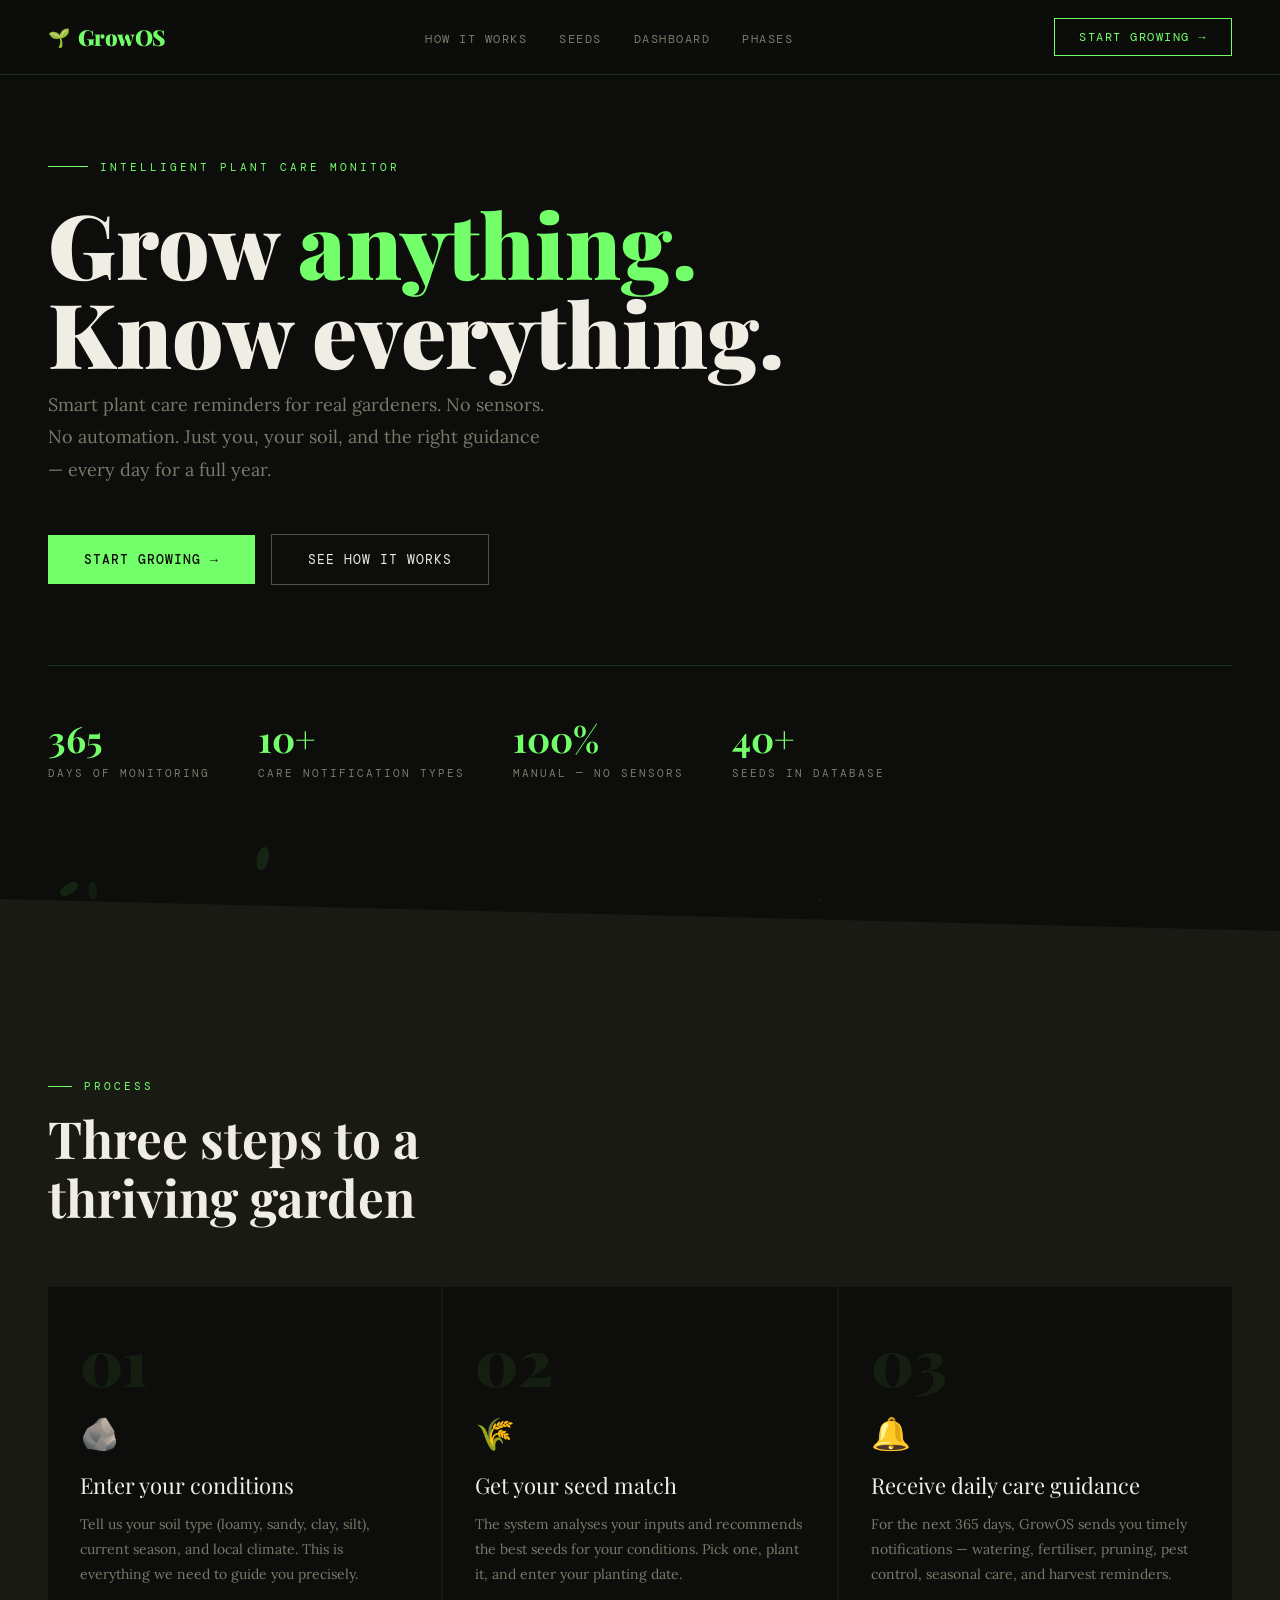
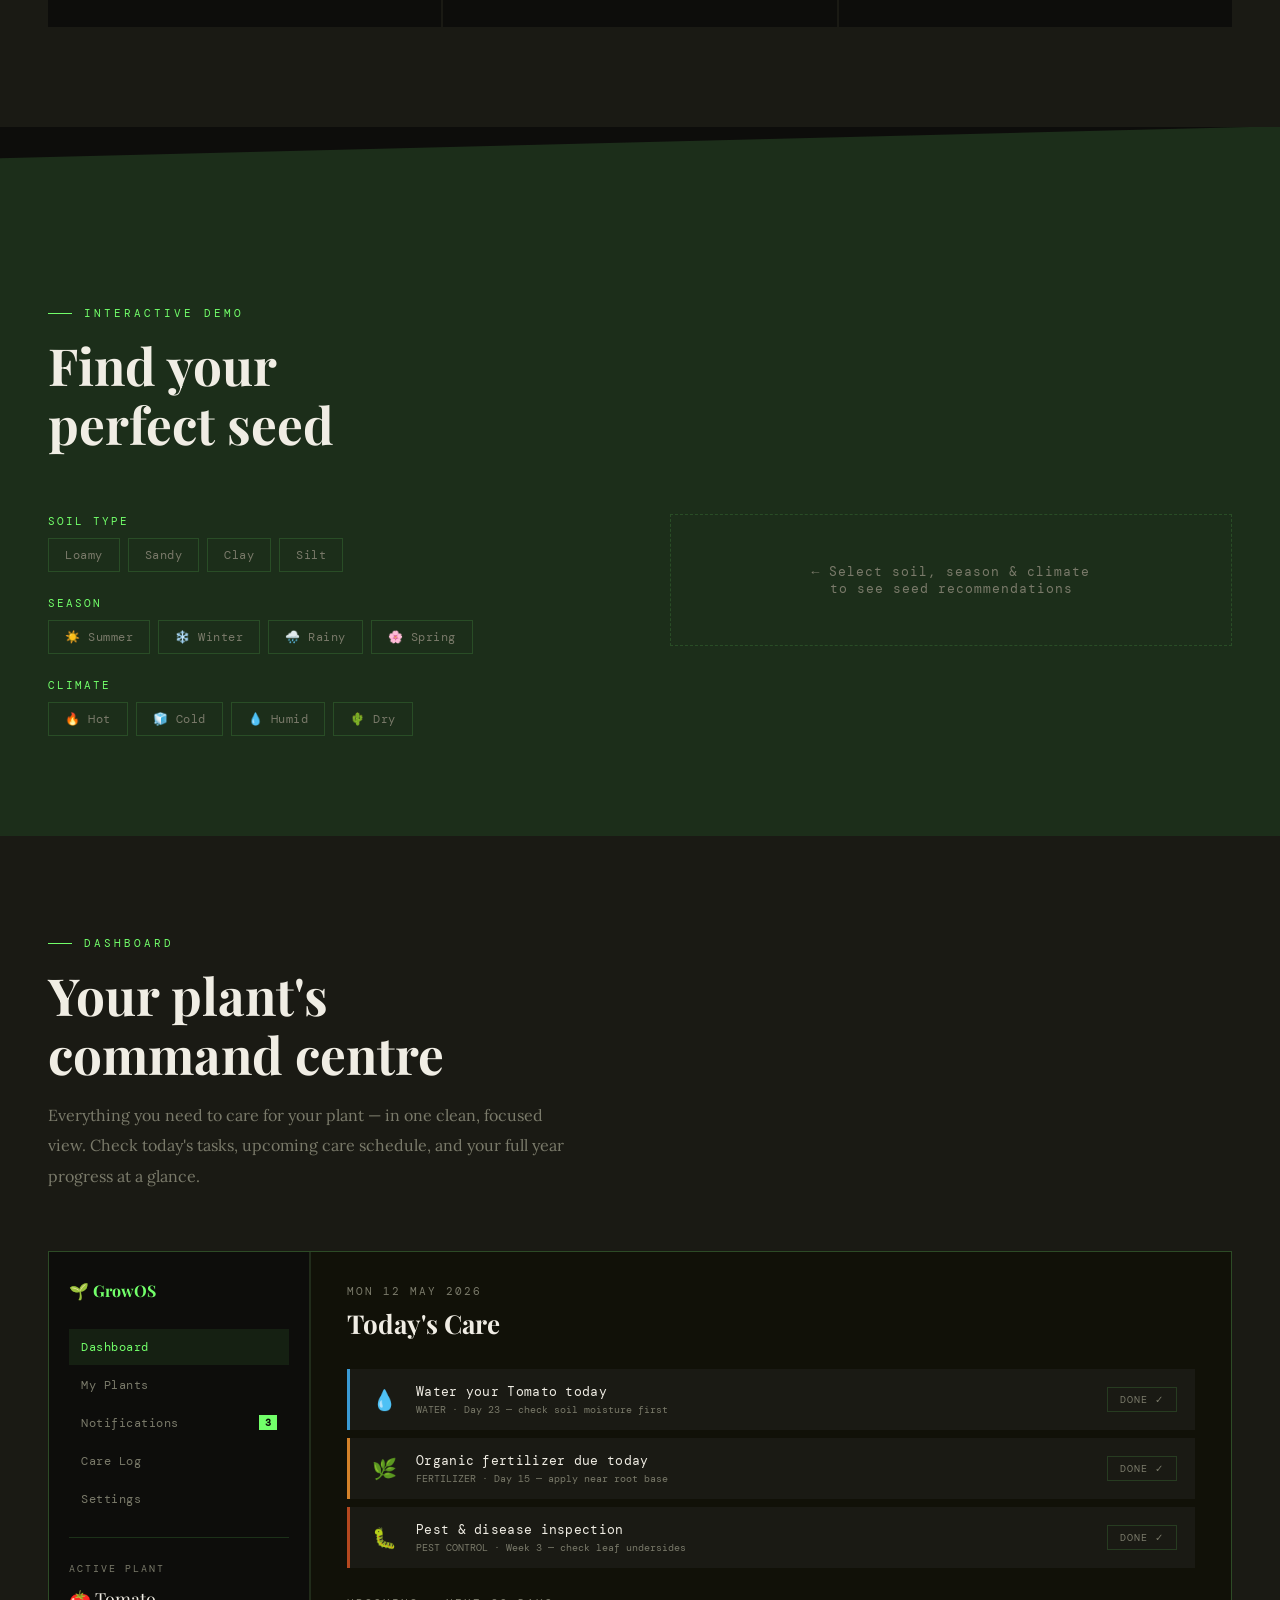
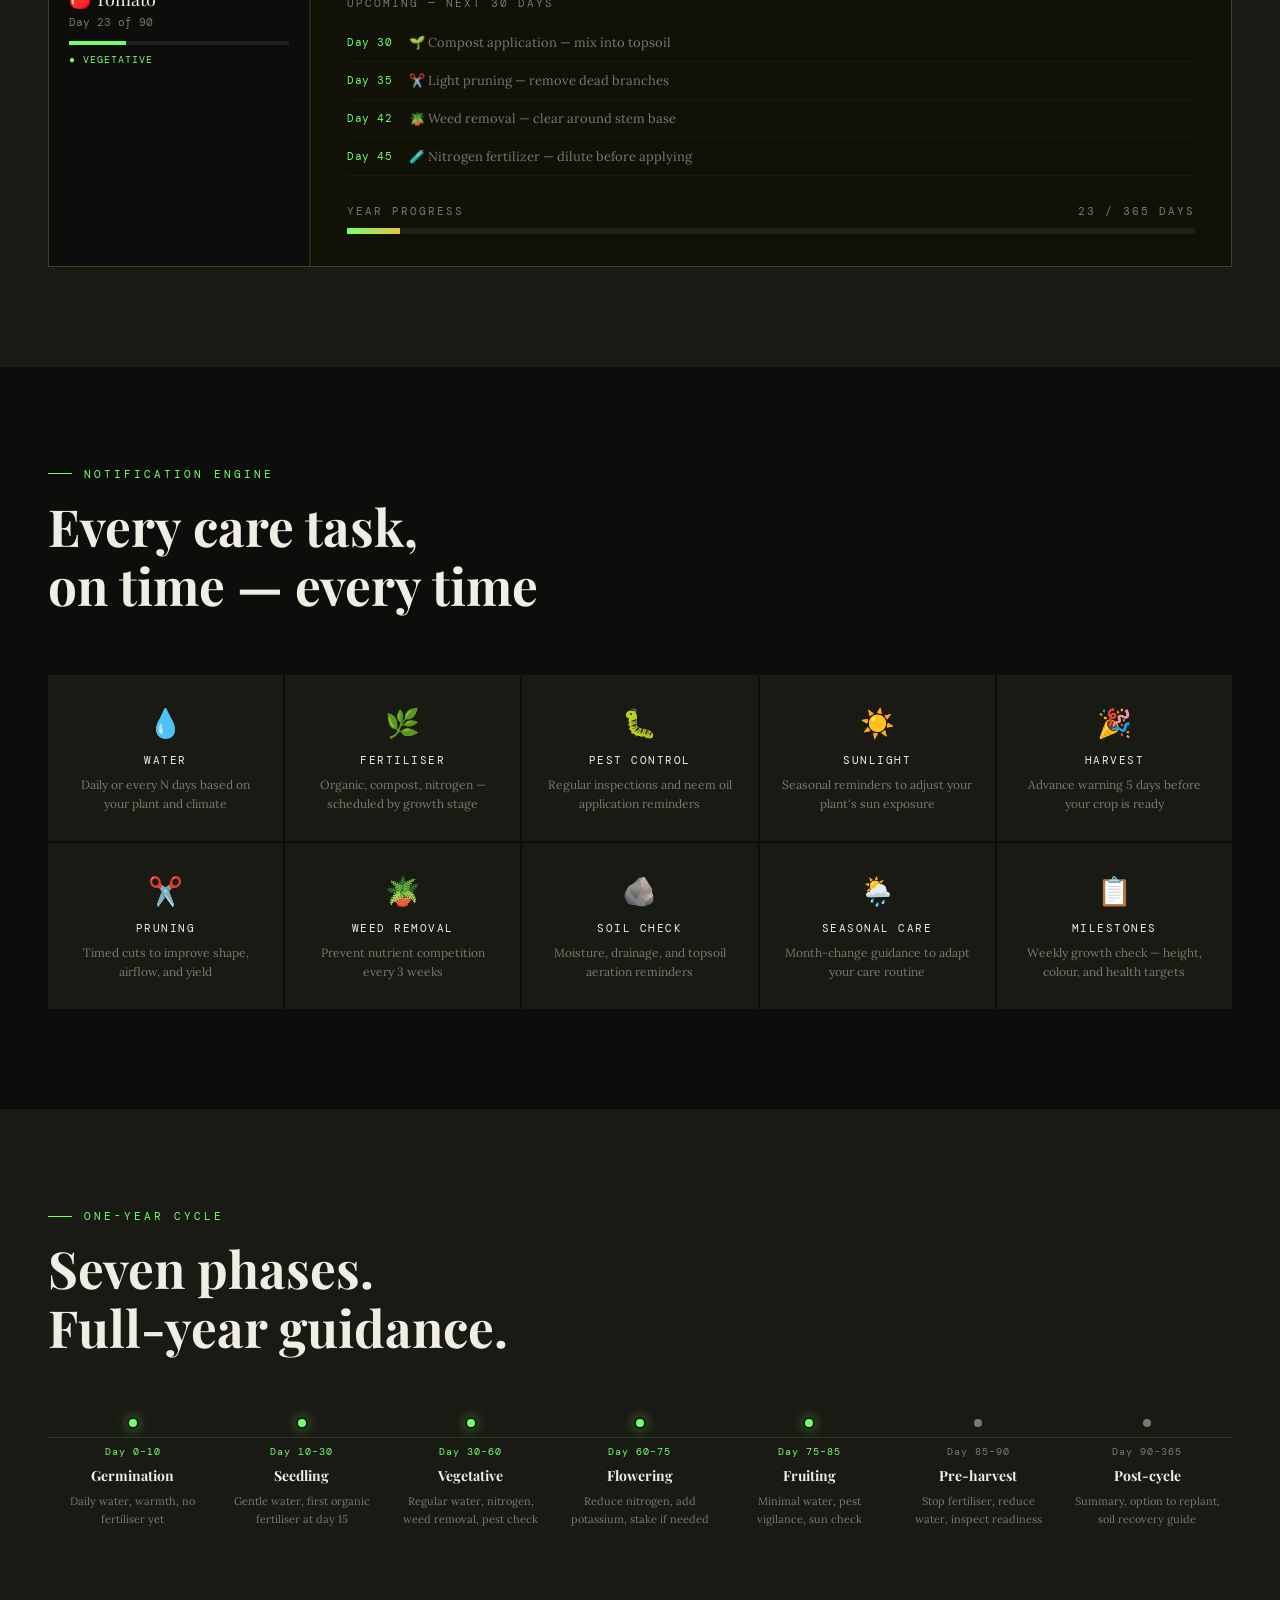
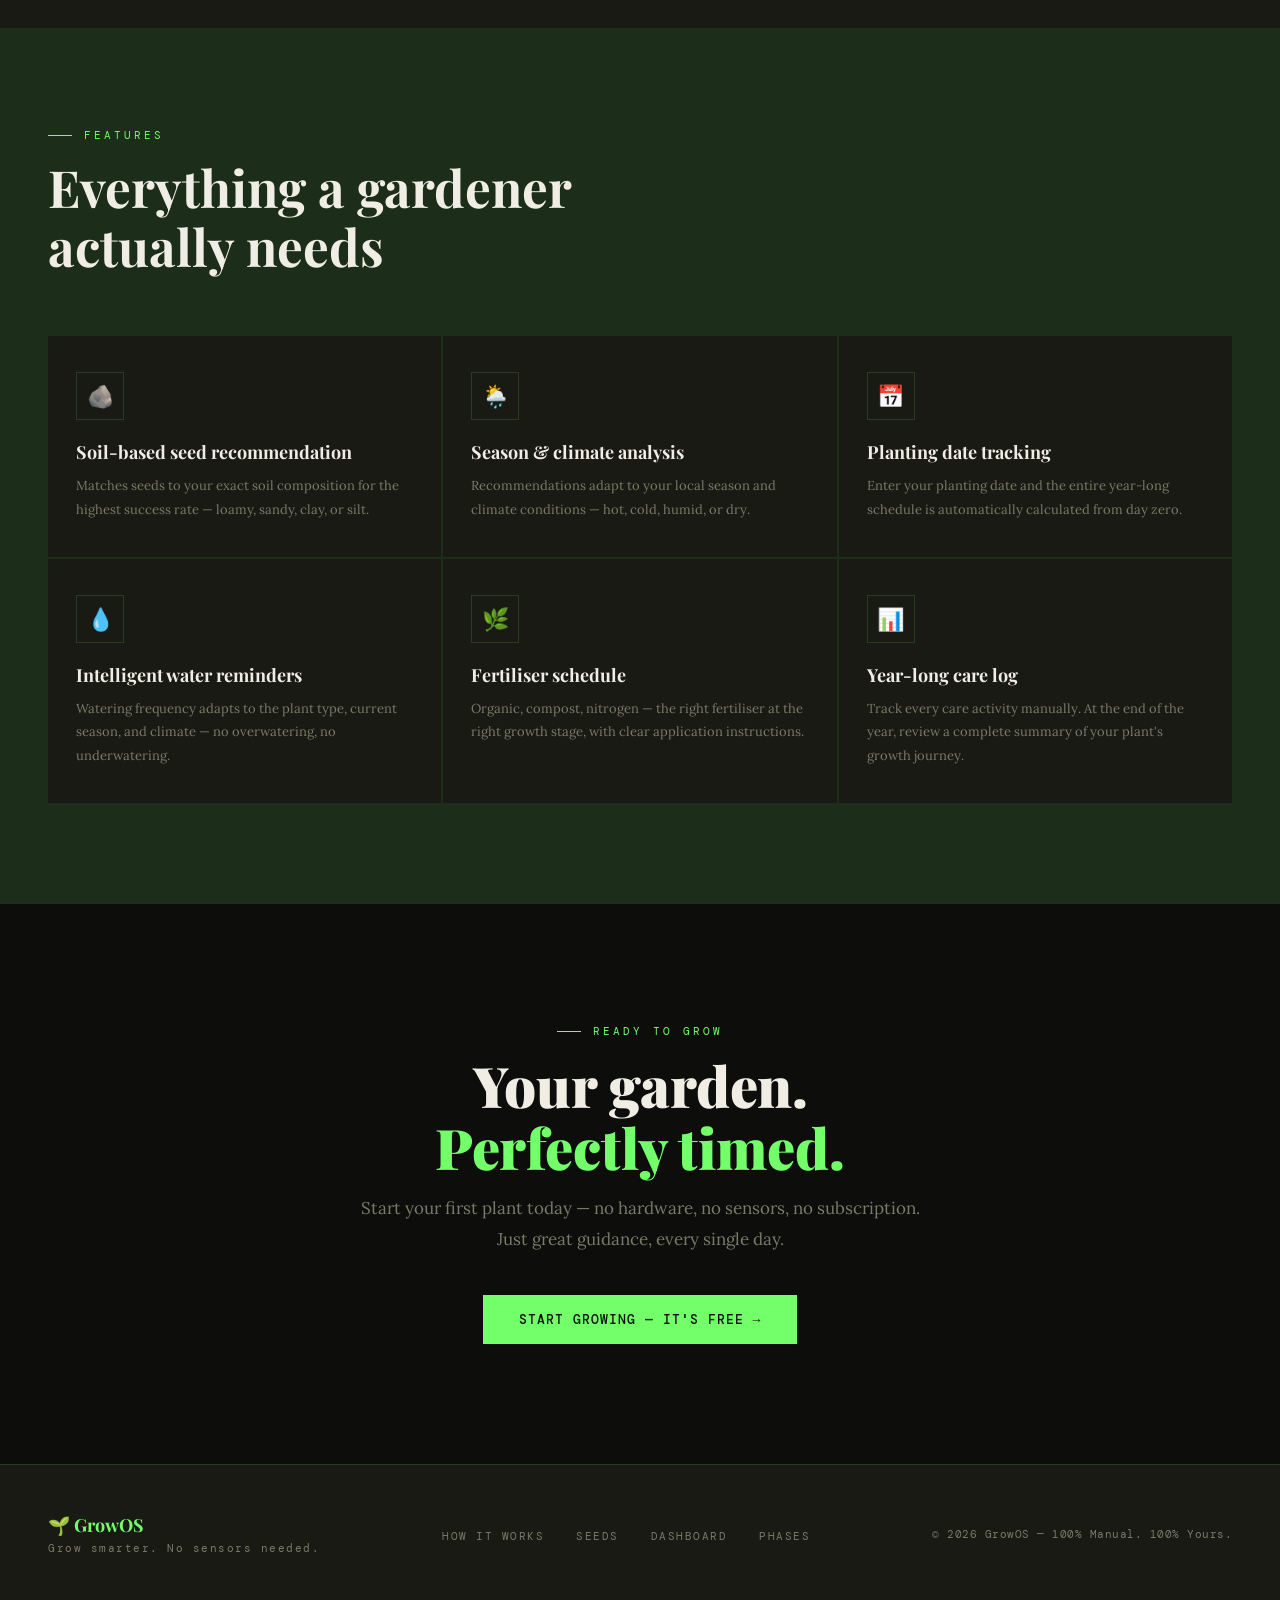
==== index.html @ 50818f93 "there are the html,js,css" ====
<!DOCTYPE html>
<html lang="en">
<head>
<meta charset="UTF-8">
<meta name="viewport" content="width=device-width, initial-scale=1.0">
<title>GrowOS — Intelligent Plant Care Monitor</title>
<link href="https://fonts.googleapis.com/css2?family=Playfair+Display:wght@400;700;900&family=DM+Mono:wght@300;400;500&family=Lora:wght@400;500&display=swap" rel="stylesheet">
<style>
:root {
  --soil-black: #0D0D0B;
  --bark-dark: #1A1A14;
  --moss-deep: #1C2E1A;
  --leaf-glow: #72FF6A;
  --pollen-gold: #E8C547;
  --clay-red: #B5481F;
  --mist-white: #F0EDE4;
  --root-brown: #5C3D1E;
  --water-blue: #3A9BD5;
  --fert-amber: #D4822A;
  --text-dim: #7A7A6A;
  --border-dim: rgba(114,255,106,0.15);
}

*{margin:0;padding:0;box-sizing:border-box;}
html{scroll-behavior:smooth;}

body{
  background:var(--soil-black);
  color:var(--mist-white);
  font-family:'Lora',serif;
  overflow-x:hidden;
  cursor:default;
}

/* ── CUSTOM SCROLLBAR ── */
::-webkit-scrollbar{width:4px;}
::-webkit-scrollbar-track{background:var(--bark-dark);}
::-webkit-scrollbar-thumb{background:var(--leaf-glow);border-radius:2px;}

/* ── PARTICLES CANVAS ── */
#particles{position:fixed;top:0;left:0;width:100%;height:100%;pointer-events:none;z-index:0;opacity:0.35;}

/* ── NAV ── */
nav{
  position:fixed;top:0;left:0;right:0;z-index:100;
  display:flex;align-items:center;justify-content:space-between;
  padding:18px 48px;
  border-bottom:1px solid var(--border-dim);
  backdrop-filter:blur(12px);
  background:rgba(13,13,11,0.85);
}
.nav-logo{
  font-family:'Playfair Display',serif;
  font-size:22px;font-weight:900;
  color:var(--leaf-glow);
  letter-spacing:-0.5px;
  display:flex;align-items:center;gap:8px;
}
.nav-logo span{font-size:18px;}
.nav-links{display:flex;gap:32px;list-style:none;}
.nav-links a{
  font-family:'DM Mono',monospace;font-size:12px;
  color:var(--text-dim);text-decoration:none;
  letter-spacing:1.5px;text-transform:uppercase;
  transition:color 0.3s;
}
.nav-links a:hover{color:var(--leaf-glow);}
.nav-cta{
  font-family:'DM Mono',monospace;font-size:12px;
  letter-spacing:1.5px;text-transform:uppercase;
  background:transparent;
  border:1px solid var(--leaf-glow);
  color:var(--leaf-glow);
  padding:10px 24px;cursor:pointer;
  transition:all 0.3s;
}
.nav-cta:hover{background:var(--leaf-glow);color:var(--soil-black);}

/* ── ANIMATIONS ── */
@keyframes growUp{from{opacity:0;transform:translateY(40px);}to{opacity:1;transform:translateY(0);}}
@keyframes fadeIn{from{opacity:0;}to{opacity:1;}}
@keyframes pulse{0%,100%{box-shadow:0 0 0 0 rgba(114,255,106,0.3);}50%{box-shadow:0 0 0 8px rgba(114,255,106,0);}}
@keyframes slideRight{from{opacity:0;transform:translateX(-20px);}to{opacity:1;transform:translateX(0);}}
@keyframes glow{0%,100%{text-shadow:0 0 20px rgba(114,255,106,0.4);}50%{text-shadow:0 0 40px rgba(114,255,106,0.8),0 0 80px rgba(114,255,106,0.2);}}
@keyframes barGrow{from{width:0;}to{width:var(--target-w);}}
@keyframes notifSlide{from{opacity:0;transform:translateX(30px);}to{opacity:1;transform:translateX(0);}}

.anim-1{animation:growUp 0.7s ease forwards;}
.anim-2{animation:growUp 0.7s 0.15s ease forwards;opacity:0;}
.anim-3{animation:growUp 0.7s 0.3s ease forwards;opacity:0;}
.anim-4{animation:growUp 0.7s 0.45s ease forwards;opacity:0;}
.anim-5{animation:growUp 0.7s 0.6s ease forwards;opacity:0;}

/* ── HERO ── */
.hero{
  min-height:100vh;
  display:flex;flex-direction:column;justify-content:center;
  padding:120px 48px 80px;
  position:relative;z-index:1;
}
.hero-eyebrow{
  font-family:'DM Mono',monospace;font-size:11px;
  letter-spacing:3px;text-transform:uppercase;
  color:var(--leaf-glow);margin-bottom:24px;
  display:flex;align-items:center;gap:12px;
}
.hero-eyebrow::before{content:'';width:40px;height:1px;background:var(--leaf-glow);}
.hero h1{
  font-family:'Playfair Display',serif;
  font-size:clamp(52px,7vw,96px);
  font-weight:900;line-height:1.0;
  color:var(--mist-white);
  animation:glow 4s ease-in-out infinite;
  max-width:900px;margin-bottom:12px;
}
.hero h1 em{color:var(--leaf-glow);font-style:normal;}
.hero-sub{
  font-family:'Lora',serif;font-size:18px;
  color:var(--text-dim);max-width:500px;
  line-height:1.8;margin-bottom:48px;
}
.hero-actions{display:flex;gap:16px;align-items:center;flex-wrap:wrap;}
.btn-primary{
  font-family:'DM Mono',monospace;font-size:13px;
  letter-spacing:1px;text-transform:uppercase;
  background:var(--leaf-glow);color:var(--soil-black);
  border:none;padding:16px 36px;cursor:pointer;
  font-weight:500;transition:all 0.3s;
  animation:pulse 3s ease-in-out infinite;
}
.btn-primary:hover{background:var(--mist-white);transform:translateY(-2px);}
.btn-ghost{
  font-family:'DM Mono',monospace;font-size:13px;
  letter-spacing:1px;text-transform:uppercase;
  background:transparent;color:var(--mist-white);
  border:1px solid rgba(240,237,228,0.3);
  padding:16px 36px;cursor:pointer;transition:all 0.3s;
}
.btn-ghost:hover{border-color:var(--mist-white);}

.hero-stats{
  display:flex;gap:48px;margin-top:80px;
  padding-top:48px;border-top:1px solid var(--border-dim);
}
.hero-stat-num{
  font-family:'Playfair Display',serif;font-size:36px;font-weight:700;
  color:var(--leaf-glow);
}
.hero-stat-label{
  font-family:'DM Mono',monospace;font-size:11px;
  letter-spacing:2px;text-transform:uppercase;color:var(--text-dim);
  margin-top:4px;
}

/* ── SECTION COMMON ── */
section{position:relative;z-index:1;}
.section-label{
  font-family:'DM Mono',monospace;font-size:11px;
  letter-spacing:3px;text-transform:uppercase;
  color:var(--leaf-glow);margin-bottom:16px;
  display:flex;align-items:center;gap:12px;
}
.section-label::before{content:'';width:24px;height:1px;background:var(--leaf-glow);}
.section-title{
  font-family:'Playfair Display',serif;
  font-size:clamp(32px,4vw,52px);font-weight:700;
  color:var(--mist-white);line-height:1.15;margin-bottom:16px;
}
.section-desc{
  font-family:'Lora',serif;font-size:16px;
  color:var(--text-dim);line-height:1.9;max-width:520px;
}

/* ── DIAGONAL DIVIDER ── */
.diag{
  width:100%;height:80px;
  background:var(--bark-dark);
  clip-path:polygon(0 0,100% 40%,100% 100%,0 100%);
  margin-top:-1px;
}
.diag-rev{
  width:100%;height:80px;
  background:var(--moss-deep);
  clip-path:polygon(0 40%,100% 0,100% 100%,0 100%);
  margin-top:-1px;
}

/* ── HOW IT WORKS ── */
.how-section{background:var(--bark-dark);padding:100px 48px;}
.steps-grid{
  display:grid;grid-template-columns:repeat(3,1fr);
  gap:2px;margin-top:60px;
}
.step-card{
  background:var(--soil-black);
  padding:40px 32px;border-top:2px solid transparent;
  transition:all 0.4s;position:relative;overflow:hidden;
}
.step-card::after{
  content:'';position:absolute;top:0;left:0;right:0;height:2px;
  background:var(--leaf-glow);transform:scaleX(0);transform-origin:left;
  transition:transform 0.4s ease;
}
.step-card:hover::after{transform:scaleX(1);}
.step-card:hover{background:#141410;}
.step-num{
  font-family:'Playfair Display',serif;font-size:64px;
  font-weight:900;color:rgba(114,255,106,0.08);
  line-height:1;margin-bottom:20px;
}
.step-icon{font-size:32px;margin-bottom:16px;}
.step-title{
  font-family:'Playfair Display',serif;font-size:22px;
  color:var(--mist-white);margin-bottom:12px;
}
.step-desc{
  font-family:'Lora',serif;font-size:14px;
  color:var(--text-dim);line-height:1.8;
}

/* ── SEED RECOMMENDER ── */
.recommend-section{background:var(--moss-deep);padding:100px 48px;}
.recommend-grid{display:grid;grid-template-columns:1fr 1fr;gap:60px;align-items:start;margin-top:60px;}
.filter-panel{display:flex;flex-direction:column;gap:24px;}
.filter-group label{
  font-family:'DM Mono',monospace;font-size:11px;
  letter-spacing:2px;text-transform:uppercase;color:var(--leaf-glow);
  display:block;margin-bottom:10px;
}
.filter-chips{display:flex;flex-wrap:wrap;gap:8px;}
.chip{
  font-family:'DM Mono',monospace;font-size:12px;
  padding:8px 16px;border:1px solid var(--border-dim);
  background:transparent;color:var(--text-dim);
  cursor:pointer;transition:all 0.25s;letter-spacing:0.5px;
}
.chip:hover,.chip.active{
  background:rgba(114,255,106,0.1);
  border-color:var(--leaf-glow);color:var(--leaf-glow);
}
.seed-results{display:flex;flex-direction:column;gap:12px;}
.seed-result-card{
  background:var(--bark-dark);
  border:1px solid var(--border-dim);
  padding:20px 24px;
  display:flex;align-items:center;gap:20px;
  transition:all 0.3s;cursor:pointer;
  animation:notifSlide 0.4s ease forwards;opacity:0;
}
.seed-result-card:nth-child(1){animation-delay:0s;}
.seed-result-card:nth-child(2){animation-delay:0.1s;}
.seed-result-card:nth-child(3){animation-delay:0.2s;}
.seed-result-card:nth-child(4){animation-delay:0.3s;}
.seed-result-card:hover{
  background:rgba(114,255,106,0.05);
  border-color:rgba(114,255,106,0.4);
  transform:translateX(6px);
}
.seed-emoji{font-size:36px;}
.seed-info{flex:1;}
.seed-name{
  font-family:'Playfair Display',serif;font-size:18px;
  color:var(--mist-white);margin-bottom:4px;
}
.seed-meta{
  font-family:'DM Mono',monospace;font-size:11px;
  color:var(--text-dim);letter-spacing:0.5px;
}
.seed-badge{
  font-family:'DM Mono',monospace;font-size:10px;
  letter-spacing:1px;text-transform:uppercase;
  padding:4px 10px;border:1px solid;
}
.badge-easy{color:#72FF6A;border-color:rgba(114,255,106,0.4);}
.badge-med{color:var(--pollen-gold);border-color:rgba(232,197,71,0.4);}
.badge-hard{color:var(--clay-red);border-color:rgba(181,72,31,0.4);}
.empty-state{
  font-family:'DM Mono',monospace;font-size:13px;
  color:var(--text-dim);text-align:center;
  padding:48px;border:1px dashed var(--border-dim);
  letter-spacing:1px;
}

/* ── DASHBOARD PREVIEW ── */
.dashboard-section{background:var(--bark-dark);padding:100px 48px;}
.dashboard-preview{
  display:grid;grid-template-columns:260px 1fr;
  gap:2px;background:rgba(114,255,106,0.08);
  border:1px solid var(--border-dim);
  margin-top:60px;overflow:hidden;
}
.sidebar-preview{
  background:var(--soil-black);padding:28px 20px;
}
.sidebar-logo{
  font-family:'Playfair Display',serif;font-size:16px;
  color:var(--leaf-glow);font-weight:700;
  display:flex;align-items:center;gap:8px;margin-bottom:28px;
}
.nav-item{
  font-family:'DM Mono',monospace;font-size:12px;
  color:var(--text-dim);padding:10px 12px;
  letter-spacing:0.5px;cursor:pointer;
  transition:all 0.2s;display:flex;
  justify-content:space-between;align-items:center;
  margin-bottom:2px;
}
.nav-item:hover,.nav-item.active{
  background:rgba(114,255,106,0.08);color:var(--leaf-glow);
}
.nav-badge{
  background:var(--leaf-glow);color:var(--soil-black);
  font-size:10px;padding:1px 6px;font-weight:600;
}
.sidebar-divider{height:1px;background:var(--border-dim);margin:20px 0;}
.sidebar-plant{padding:4px 0;}
.sidebar-plant-label{
  font-family:'DM Mono',monospace;font-size:10px;
  letter-spacing:2px;color:var(--text-dim);text-transform:uppercase;margin-bottom:12px;
}
.sidebar-plant-name{
  font-family:'Playfair Display',serif;font-size:18px;
  color:var(--mist-white);display:flex;align-items:center;gap:8px;margin-bottom:4px;
}
.sidebar-plant-days{
  font-family:'DM Mono',monospace;font-size:11px;color:var(--text-dim);margin-bottom:12px;
}
.progress-bar-wrap{background:rgba(255,255,255,0.08);height:4px;margin-bottom:8px;overflow:hidden;}
.progress-bar-fill{
  height:100%;background:var(--leaf-glow);
  width:26%;transition:width 1.5s cubic-bezier(0.23,1,0.32,1);
}
.phase-tag{
  font-family:'DM Mono',monospace;font-size:10px;
  letter-spacing:1px;color:var(--leaf-glow);text-transform:uppercase;
}

.main-preview{background:#111108;padding:32px 36px;}
.main-date{
  font-family:'DM Mono',monospace;font-size:11px;
  letter-spacing:2px;text-transform:uppercase;color:var(--text-dim);
  margin-bottom:8px;
}
.main-heading{
  font-family:'Playfair Display',serif;font-size:26px;
  color:var(--mist-white);margin-bottom:28px;font-weight:700;
}
.notif-card{
  background:var(--bark-dark);
  border-left:3px solid transparent;
  padding:14px 18px;margin-bottom:8px;
  display:flex;align-items:center;gap:16px;
  transition:all 0.3s;
}
.notif-card.water{border-color:var(--water-blue);}
.notif-card.fert{border-color:var(--fert-amber);}
.notif-card.pest{border-color:var(--clay-red);}
.notif-icon-wrap{font-size:20px;width:32px;text-align:center;}
.notif-body-text{flex:1;}
.notif-title-text{
  font-family:'DM Mono',monospace;font-size:13px;
  color:var(--mist-white);letter-spacing:0.3px;
}
.notif-day-tag{
  font-family:'DM Mono',monospace;font-size:10px;
  color:var(--text-dim);margin-top:3px;
}
.notif-done-btn{
  font-family:'DM Mono',monospace;font-size:10px;
  letter-spacing:1px;text-transform:uppercase;
  border:1px solid var(--border-dim);color:var(--text-dim);
  background:transparent;padding:5px 12px;cursor:pointer;
  transition:all 0.2s;white-space:nowrap;
}
.notif-done-btn:hover{border-color:var(--leaf-glow);color:var(--leaf-glow);}
.notif-done-btn.done{border-color:var(--leaf-glow);color:var(--leaf-glow);background:rgba(114,255,106,0.08);}

.upcoming-title{
  font-family:'DM Mono',monospace;font-size:11px;
  letter-spacing:2px;text-transform:uppercase;
  color:var(--text-dim);margin:28px 0 14px;
}
.upcoming-item{
  display:flex;align-items:center;gap:12px;
  padding:10px 0;border-bottom:1px solid rgba(255,255,255,0.04);
}
.upcoming-day{
  font-family:'DM Mono',monospace;font-size:11px;
  color:var(--leaf-glow);min-width:50px;letter-spacing:0.5px;
}
.upcoming-text{
  font-family:'Lora',serif;font-size:13px;color:var(--text-dim);
}

.year-section-inner{margin-top:28px;}
.year-label{
  font-family:'DM Mono',monospace;font-size:11px;
  letter-spacing:2px;text-transform:uppercase;color:var(--text-dim);margin-bottom:10px;
  display:flex;justify-content:space-between;
}
.year-bar-outer{background:rgba(255,255,255,0.06);height:6px;overflow:hidden;}
.year-bar-fill{
  height:100%;background:linear-gradient(90deg,var(--leaf-glow),var(--pollen-gold));
  width:0%;transition:width 2s cubic-bezier(0.23,1,0.32,1);
}

/* ── NOTIFICATION TYPES ── */
.notif-types-section{background:var(--soil-black);padding:100px 48px;}
.notif-grid{
  display:grid;grid-template-columns:repeat(5,1fr);
  gap:2px;margin-top:60px;
}
.notif-type-card{
  background:var(--bark-dark);padding:28px 20px;
  text-align:center;transition:all 0.3s;cursor:default;
  border-top:2px solid transparent;
}
.notif-type-card:hover{transform:translateY(-6px);background:#161610;}
.notif-type-card.w:hover{border-top-color:var(--water-blue);}
.notif-type-card.f:hover{border-top-color:var(--fert-amber);}
.notif-type-card.p:hover{border-top-color:var(--clay-red);}
.notif-type-card.s:hover{border-top-color:var(--pollen-gold);}
.notif-type-card.h:hover{border-top-color:var(--leaf-glow);}
.nt-icon{font-size:28px;margin-bottom:12px;}
.nt-title{
  font-family:'DM Mono',monospace;font-size:11px;
  letter-spacing:1.5px;text-transform:uppercase;
  color:var(--mist-white);margin-bottom:8px;
}
.nt-desc{font-family:'Lora',serif;font-size:12px;color:var(--text-dim);line-height:1.6;}

/* ── TIMELINE PHASES ── */
.phases-section{background:var(--bark-dark);padding:100px 48px;}
.phase-timeline{display:flex;gap:0;margin-top:60px;position:relative;}
.phase-timeline::before{
  content:'';position:absolute;top:20px;left:0;right:0;height:1px;
  background:var(--border-dim);z-index:0;
}
.phase-item{flex:1;padding:0 12px;position:relative;z-index:1;}
.phase-dot{
  width:12px;height:12px;border-radius:50%;
  background:var(--leaf-glow);
  border:2px solid var(--bark-dark);
  margin:0 auto 16px;
  box-shadow:0 0 12px rgba(114,255,106,0.5);
}
.phase-dot.dim{background:var(--text-dim);box-shadow:none;}
.phase-days{
  font-family:'DM Mono',monospace;font-size:10px;
  letter-spacing:1px;color:var(--leaf-glow);
  text-align:center;margin-bottom:8px;
}
.phase-days.dim{color:var(--text-dim);}
.phase-name{
  font-family:'Playfair Display',serif;font-size:14px;
  color:var(--mist-white);text-align:center;margin-bottom:8px;font-weight:700;
}
.phase-desc-small{
  font-family:'Lora',serif;font-size:11px;
  color:var(--text-dim);text-align:center;line-height:1.6;
}

/* ── FEATURES ── */
.features-section{background:var(--moss-deep);padding:100px 48px;}
.features-grid{
  display:grid;grid-template-columns:repeat(3,1fr);
  gap:2px;margin-top:60px;
}
.feature-card{
  background:var(--bark-dark);padding:36px 28px;
  transition:all 0.3s;
}
.feature-card:hover{background:#1a1a13;}
.feat-icon{
  width:48px;height:48px;
  border:1px solid var(--border-dim);
  display:flex;align-items:center;justify-content:center;
  font-size:22px;margin-bottom:20px;
}
.feat-title{
  font-family:'Playfair Display',serif;font-size:18px;
  color:var(--mist-white);margin-bottom:10px;font-weight:700;
}
.feat-desc{font-family:'Lora',serif;font-size:13px;color:var(--text-dim);line-height:1.8;}

/* ── CTA SECTION ── */
.cta-section{
  background:var(--soil-black);padding:120px 48px;
  text-align:center;
  border-top:1px solid var(--border-dim);
}
.cta-section h2{
  font-family:'Playfair Display',serif;font-size:56px;
  font-weight:900;color:var(--mist-white);
  margin-bottom:16px;line-height:1.1;
}
.cta-section h2 em{color:var(--leaf-glow);font-style:normal;}
.cta-section p{
  font-family:'Lora',serif;font-size:17px;
  color:var(--text-dim);margin-bottom:40px;line-height:1.8;
}

/* ── FOOTER ── */
footer{
  background:var(--bark-dark);padding:48px;
  border-top:1px solid var(--border-dim);
  display:flex;justify-content:space-between;align-items:center;
  flex-wrap:wrap;gap:20px;
}
.footer-logo{
  font-family:'Playfair Display',serif;font-size:18px;
  color:var(--leaf-glow);font-weight:700;
  display:flex;align-items:center;gap:8px;
}
.footer-tagline{
  font-family:'DM Mono',monospace;font-size:11px;
  letter-spacing:1.5px;color:var(--text-dim);margin-top:4px;
}
.footer-links{
  display:flex;gap:32px;list-style:none;flex-wrap:wrap;
}
.footer-links a{
  font-family:'DM Mono',monospace;font-size:11px;
  letter-spacing:1.5px;text-transform:uppercase;
  color:var(--text-dim);text-decoration:none;transition:color 0.3s;
}
.footer-links a:hover{color:var(--leaf-glow);}
.footer-copy{
  font-family:'DM Mono',monospace;font-size:11px;
  color:var(--text-dim);letter-spacing:0.5px;
}

/* ── MODAL ── */
.modal-overlay{
  position:fixed;inset:0;z-index:200;
  background:rgba(0,0,0,0.85);
  display:flex;align-items:center;justify-content:center;
  opacity:0;pointer-events:none;transition:opacity 0.3s;
}
.modal-overlay.open{opacity:1;pointer-events:all;}
.modal{
  background:var(--bark-dark);
  border:1px solid var(--border-dim);
  width:min(560px,95vw);max-height:90vh;overflow-y:auto;
  padding:40px;position:relative;
  transform:translateY(30px);transition:transform 0.3s;
}
.modal-overlay.open .modal{transform:translateY(0);}
.modal-close{
  position:absolute;top:20px;right:20px;
  background:transparent;border:none;
  font-family:'DM Mono',monospace;font-size:18px;
  color:var(--text-dim);cursor:pointer;
  transition:color 0.2s;
}
.modal-close:hover{color:var(--leaf-glow);}
.modal-title{
  font-family:'Playfair Display',serif;font-size:28px;
  color:var(--mist-white);margin-bottom:6px;font-weight:700;
}
.modal-sub{
  font-family:'DM Mono',monospace;font-size:11px;
  letter-spacing:1px;color:var(--leaf-glow);
  text-transform:uppercase;margin-bottom:28px;
}

/* Wizard steps */
.wizard-step{display:none;}
.wizard-step.active{display:block;}
.wizard-progress{
  display:flex;gap:4px;margin-bottom:32px;
}
.w-dot{
  flex:1;height:3px;background:rgba(255,255,255,0.1);transition:background 0.3s;
}
.w-dot.done{background:var(--leaf-glow);}
.w-dot.active{background:rgba(114,255,106,0.5);}

.w-label{
  font-family:'DM Mono',monospace;font-size:11px;
  letter-spacing:2px;text-transform:uppercase;color:var(--text-dim);
  margin-bottom:16px;
}
.soil-tiles{display:grid;grid-template-columns:1fr 1fr;gap:8px;margin-bottom:20px;}
.soil-tile{
  background:var(--soil-black);border:1px solid var(--border-dim);
  padding:14px 16px;cursor:pointer;transition:all 0.2s;
  display:flex;align-items:center;gap:10px;
}
.soil-tile:hover,.soil-tile.sel{
  border-color:var(--leaf-glow);background:rgba(114,255,106,0.05);
}
.soil-dot-w{width:12px;height:12px;border-radius:50%;flex-shrink:0;}
.soil-text{font-family:'DM Mono',monospace;font-size:12px;color:var(--mist-white);}
.soil-subtext{font-family:'Lora',serif;font-size:11px;color:var(--text-dim);margin-top:2px;}

.season-tiles{display:grid;grid-template-columns:repeat(2,1fr);gap:8px;margin-bottom:12px;}
.season-tile{
  background:var(--soil-black);border:1px solid var(--border-dim);
  padding:16px;cursor:pointer;transition:all 0.2s;text-align:center;
}
.season-tile:hover,.season-tile.sel{border-color:var(--leaf-glow);background:rgba(114,255,106,0.05);}
.season-emoji{font-size:24px;margin-bottom:6px;}
.season-text{font-family:'DM Mono',monospace;font-size:12px;color:var(--mist-white);}
.climate-chips{display:flex;gap:6px;flex-wrap:wrap;margin-bottom:20px;}
.climate-chip{
  font-family:'DM Mono',monospace;font-size:11px;
  padding:6px 14px;border:1px solid var(--border-dim);
  background:transparent;color:var(--text-dim);
  cursor:pointer;transition:all 0.2s;letter-spacing:0.5px;
}
.climate-chip:hover,.climate-chip.sel{
  border-color:var(--leaf-glow);color:var(--leaf-glow);
  background:rgba(114,255,106,0.08);
}

.seed-tile{
  background:var(--soil-black);border:1px solid var(--border-dim);
  padding:16px;cursor:pointer;transition:all 0.25s;
  display:flex;align-items:center;gap:14px;margin-bottom:8px;
}
.seed-tile:hover,.seed-tile.sel{
  border-color:var(--leaf-glow);background:rgba(114,255,106,0.05);
  transform:translateX(4px);
}
.seed-tile-emoji{font-size:28px;}
.seed-tile-name{font-family:'Playfair Display',serif;font-size:16px;color:var(--mist-white);}
.seed-tile-meta{font-family:'DM Mono',monospace;font-size:11px;color:var(--text-dim);}

.form-field{margin-bottom:20px;}
.form-field label{
  font-family:'DM Mono',monospace;font-size:11px;
  letter-spacing:1.5px;text-transform:uppercase;
  color:var(--text-dim);display:block;margin-bottom:8px;
}
.form-field input[type="date"]{
  width:100%;background:var(--soil-black);
  border:1px solid var(--border-dim);color:var(--mist-white);
  padding:12px 14px;font-family:'DM Mono',monospace;font-size:13px;
  outline:none;transition:border-color 0.2s;
  color-scheme:dark;
}
.form-field input:focus{border-color:var(--leaf-glow);}

.timeline-preview{margin-bottom:24px;}
.tl-row{
  display:flex;align-items:center;gap:12px;
  padding:8px 0;border-bottom:1px solid rgba(255,255,255,0.04);
}
.tl-dot-sm{width:8px;height:8px;border-radius:50%;flex-shrink:0;}
.tl-phase-name{font-family:'DM Mono',monospace;font-size:12px;color:var(--mist-white);flex:1;}
.tl-date{font-family:'DM Mono',monospace;font-size:11px;color:var(--leaf-glow);}

.btn-wiz{
  font-family:'DM Mono',monospace;font-size:12px;
  letter-spacing:1px;text-transform:uppercase;
  padding:12px 24px;cursor:pointer;border:none;
  transition:all 0.2s;
}
.btn-wiz-next{background:var(--leaf-glow);color:var(--soil-black);}
.btn-wiz-next:hover{background:var(--mist-white);}
.btn-wiz-back{background:transparent;border:1px solid var(--border-dim);color:var(--text-dim);}
.btn-wiz-back:hover{border-color:var(--mist-white);color:var(--mist-white);}
.wiz-actions{display:flex;gap:10px;justify-content:space-between;margin-top:8px;}
.error-msg{
  font-family:'DM Mono',monospace;font-size:11px;
  color:var(--clay-red);margin-bottom:12px;letter-spacing:0.5px;
  display:none;
}

/* ── RESPONSIVE ── */
@media(max-width:900px){
  nav{padding:16px 24px;}
  .nav-links{display:none;}
  .hero{padding:100px 24px 60px;}
  .how-section,.recommend-section,.dashboard-section,.notif-types-section,
  .phases-section,.features-section,.cta-section{padding:70px 24px;}
  .steps-grid{grid-template-columns:1fr;}
  .recommend-grid{grid-template-columns:1fr;}
  .dashboard-preview{grid-template-columns:1fr;}
  .sidebar-preview{display:none;}
  .notif-grid{grid-template-columns:repeat(2,1fr);}
  .phase-timeline{flex-wrap:wrap;}
  .phase-item{flex:0 0 33%;}
  .features-grid{grid-template-columns:1fr;}
  .hero-stats{flex-wrap:wrap;gap:24px;}
  .cta-section h2{font-size:38px;}
  footer{flex-direction:column;gap:24px;}
}
</style>
</head>
<body>

<canvas id="particles"></canvas>

<!-- NAV -->
<nav>
  <div class="nav-logo"><span>🌱</span> GrowOS</div>
  <ul class="nav-links">
    <li><a href="#how">How it works</a></li>
    <li><a href="#seeds">Seeds</a></li>
    <li><a href="#dashboard">Dashboard</a></li>
    <li><a href="#phases">Phases</a></li>
  </ul>
  <button class="nav-cta" onclick="openModal()">Start Growing →</button>
</nav>

<!-- HERO -->
<section class="hero" id="home">
  <div class="hero-eyebrow">Intelligent Plant Care Monitor</div>
  <h1 class="anim-1">Grow <em>anything.</em><br>Know everything.</h1>
  <p class="hero-sub anim-2">Smart plant care reminders for real gardeners. No sensors. No automation. Just you, your soil, and the right guidance — every day for a full year.</p>
  <div class="hero-actions anim-3">
    <button class="btn-primary" onclick="openModal()">Start Growing →</button>
    <button class="btn-ghost" onclick="document.getElementById('how').scrollIntoView({behavior:'smooth'})">See how it works</button>
  </div>
  <div class="hero-stats anim-4">
    <div>
      <div class="hero-stat-num">365</div>
      <div class="hero-stat-label">Days of monitoring</div>
    </div>
    <div>
      <div class="hero-stat-num">10+</div>
      <div class="hero-stat-label">Care notification types</div>
    </div>
    <div>
      <div class="hero-stat-num">100%</div>
      <div class="hero-stat-label">Manual — no sensors</div>
    </div>
    <div>
      <div class="hero-stat-num">40+</div>
      <div class="hero-stat-label">Seeds in database</div>
    </div>
  </div>
</section>

<!-- HOW IT WORKS -->
<div class="diag"></div>
<section class="how-section" id="how">
  <div class="section-label">Process</div>
  <div class="section-title">Three steps to a<br>thriving garden</div>
  <div class="steps-grid">
    <div class="step-card">
      <div class="step-num">01</div>
      <div class="step-icon">🪨</div>
      <div class="step-title">Enter your conditions</div>
      <div class="step-desc">Tell us your soil type (loamy, sandy, clay, silt), current season, and local climate. This is everything we need to guide you precisely.</div>
    </div>
    <div class="step-card">
      <div class="step-num">02</div>
      <div class="step-icon">🌾</div>
      <div class="step-title">Get your seed match</div>
      <div class="step-desc">The system analyses your inputs and recommends the best seeds for your conditions. Pick one, plant it, and enter your planting date.</div>
    </div>
    <div class="step-card">
      <div class="step-num">03</div>
      <div class="step-icon">🔔</div>
      <div class="step-title">Receive daily care guidance</div>
      <div class="step-desc">For the next 365 days, GrowOS sends you timely notifications — watering, fertiliser, pruning, pest control, seasonal care, and harvest reminders.</div>
    </div>
  </div>
</section>

<!-- SEED RECOMMENDER -->
<div class="diag-rev"></div>
<section class="recommend-section" id="seeds">
  <div class="section-label">Interactive Demo</div>
  <div class="section-title">Find your<br>perfect seed</div>
  <div class="recommend-grid">
    <div class="filter-panel">
      <div class="filter-group">
        <label>Soil type</label>
        <div class="filter-chips" id="soilChips">
          <button class="chip" data-group="soil" data-val="loamy" onclick="setFilter('soil',this)">Loamy</button>
          <button class="chip" data-group="soil" data-val="sandy" onclick="setFilter('soil',this)">Sandy</button>
          <button class="chip" data-group="soil" data-val="clay" onclick="setFilter('soil',this)">Clay</button>
          <button class="chip" data-group="soil" data-val="silt" onclick="setFilter('soil',this)">Silt</button>
        </div>
      </div>
      <div class="filter-group">
        <label>Season</label>
        <div class="filter-chips">
          <button class="chip" data-group="season" data-val="summer" onclick="setFilter('season',this)">☀️ Summer</button>
          <button class="chip" data-group="season" data-val="winter" onclick="setFilter('season',this)">❄️ Winter</button>
          <button class="chip" data-group="season" data-val="rainy" onclick="setFilter('season',this)">🌧️ Rainy</button>
          <button class="chip" data-group="season" data-val="spring" onclick="setFilter('season',this)">🌸 Spring</button>
        </div>
      </div>
      <div class="filter-group">
        <label>Climate</label>
        <div class="filter-chips">
          <button class="chip" data-group="climate" data-val="hot" onclick="setFilter('climate',this)">🔥 Hot</button>
          <button class="chip" data-group="climate" data-val="cold" onclick="setFilter('climate',this)">🧊 Cold</button>
          <button class="chip" data-group="climate" data-val="humid" onclick="setFilter('climate',this)">💧 Humid</button>
          <button class="chip" data-group="climate" data-val="dry" onclick="setFilter('climate',this)">🌵 Dry</button>
        </div>
      </div>
    </div>
    <div>
      <div id="seedResults"><div class="empty-state">← Select soil, season & climate<br>to see seed recommendations</div></div>
    </div>
  </div>
</section>

<!-- DASHBOARD PREVIEW -->
<section class="dashboard-section" id="dashboard">
  <div class="section-label">Dashboard</div>
  <div class="section-title">Your plant's<br>command centre</div>
  <div class="section-desc">Everything you need to care for your plant — in one clean, focused view. Check today's tasks, upcoming care schedule, and your full year progress at a glance.</div>
  <div class="dashboard-preview">
    <div class="sidebar-preview">
      <div class="sidebar-logo">🌱 GrowOS</div>
      <div class="nav-item active">Dashboard</div>
      <div class="nav-item">My Plants</div>
      <div class="nav-item">Notifications <span class="nav-badge">3</span></div>
      <div class="nav-item">Care Log</div>
      <div class="nav-item">Settings</div>
      <div class="sidebar-divider"></div>
      <div class="sidebar-plant">
        <div class="sidebar-plant-label">Active Plant</div>
        <div class="sidebar-plant-name">🍅 Tomato</div>
        <div class="sidebar-plant-days">Day 23 of 90</div>
        <div class="progress-bar-wrap"><div class="progress-bar-fill" id="sidebarBar"></div></div>
        <div class="phase-tag">● Vegetative</div>
      </div>
    </div>
    <div class="main-preview">
      <div class="main-date">Mon 12 May 2026</div>
      <div class="main-heading">Today's Care</div>
      <div class="notif-card water" id="nc1">
        <div class="notif-icon-wrap">💧</div>
        <div class="notif-body-text">
          <div class="notif-title-text">Water your Tomato today</div>
          <div class="notif-day-tag">WATER · Day 23 — check soil moisture first</div>
        </div>
        <button class="notif-done-btn" onclick="markDone(this)">Done ✓</button>
      </div>
      <div class="notif-card fert" id="nc2">
        <div class="notif-icon-wrap">🌿</div>
        <div class="notif-body-text">
          <div class="notif-title-text">Organic fertilizer due today</div>
          <div class="notif-day-tag">FERTILIZER · Day 15 — apply near root base</div>
        </div>
        <button class="notif-done-btn" onclick="markDone(this)">Done ✓</button>
      </div>
      <div class="notif-card pest" id="nc3">
        <div class="notif-icon-wrap">🐛</div>
        <div class="notif-body-text">
          <div class="notif-title-text">Pest & disease inspection</div>
          <div class="notif-day-tag">PEST CONTROL · Week 3 — check leaf undersides</div>
        </div>
        <button class="notif-done-btn" onclick="markDone(this)">Done ✓</button>
      </div>
      <div class="upcoming-title">Upcoming — Next 30 Days</div>
      <div class="upcoming-item"><div class="upcoming-day">Day 30</div><div class="upcoming-text">🌱 Compost application — mix into topsoil</div></div>
      <div class="upcoming-item"><div class="upcoming-day">Day 35</div><div class="upcoming-text">✂️ Light pruning — remove dead branches</div></div>
      <div class="upcoming-item"><div class="upcoming-day">Day 42</div><div class="upcoming-text">🪴 Weed removal — clear around stem base</div></div>
      <div class="upcoming-item"><div class="upcoming-day">Day 45</div><div class="upcoming-text">🧪 Nitrogen fertilizer — dilute before applying</div></div>
      <div class="year-section-inner">
        <div class="year-label"><span>Year Progress</span><span id="yearDays">23 / 365 days</span></div>
        <div class="year-bar-outer"><div class="year-bar-fill" id="yearBar"></div></div>
      </div>
    </div>
  </div>
</section>

<!-- NOTIFICATION TYPES -->
<section class="notif-types-section" id="notifications">
  <div class="section-label">Notification Engine</div>
  <div class="section-title">Every care task,<br>on time — every time</div>
  <div class="notif-grid">
    <div class="notif-type-card w">
      <div class="nt-icon">💧</div>
      <div class="nt-title">Water</div>
      <div class="nt-desc">Daily or every N days based on your plant and climate</div>
    </div>
    <div class="notif-type-card f">
      <div class="nt-icon">🌿</div>
      <div class="nt-title">Fertiliser</div>
      <div class="nt-desc">Organic, compost, nitrogen — scheduled by growth stage</div>
    </div>
    <div class="notif-type-card p">
      <div class="nt-icon">🐛</div>
      <div class="nt-title">Pest Control</div>
      <div class="nt-desc">Regular inspections and neem oil application reminders</div>
    </div>
    <div class="notif-type-card s">
      <div class="nt-icon">☀️</div>
      <div class="nt-title">Sunlight</div>
      <div class="nt-desc">Seasonal reminders to adjust your plant's sun exposure</div>
    </div>
    <div class="notif-type-card h">
      <div class="nt-icon">🎉</div>
      <div class="nt-title">Harvest</div>
      <div class="nt-desc">Advance warning 5 days before your crop is ready</div>
    </div>
    <div class="notif-type-card w">
      <div class="nt-icon">✂️</div>
      <div class="nt-title">Pruning</div>
      <div class="nt-desc">Timed cuts to improve shape, airflow, and yield</div>
    </div>
    <div class="notif-type-card f">
      <div class="nt-icon">🪴</div>
      <div class="nt-title">Weed Removal</div>
      <div class="nt-desc">Prevent nutrient competition every 3 weeks</div>
    </div>
    <div class="notif-type-card p">
      <div class="nt-icon">🪨</div>
      <div class="nt-title">Soil Check</div>
      <div class="nt-desc">Moisture, drainage, and topsoil aeration reminders</div>
    </div>
    <div class="notif-type-card s">
      <div class="nt-icon">🌦️</div>
      <div class="nt-title">Seasonal Care</div>
      <div class="nt-desc">Month-change guidance to adapt your care routine</div>
    </div>
    <div class="notif-type-card h">
      <div class="nt-icon">📋</div>
      <div class="nt-title">Milestones</div>
      <div class="nt-desc">Weekly growth check — height, colour, and health targets</div>
    </div>
  </div>
</section>

<!-- GROWTH PHASES -->
<section class="phases-section" id="phases">
  <div class="section-label">One-Year Cycle</div>
  <div class="section-title">Seven phases.<br>Full-year guidance.</div>
  <div class="phase-timeline">
    <div class="phase-item">
      <div class="phase-dot"></div>
      <div class="phase-days">Day 0–10</div>
      <div class="phase-name">Germination</div>
      <div class="phase-desc-small">Daily water, warmth, no fertiliser yet</div>
    </div>
    <div class="phase-item">
      <div class="phase-dot"></div>
      <div class="phase-days">Day 10–30</div>
      <div class="phase-name">Seedling</div>
      <div class="phase-desc-small">Gentle water, first organic fertiliser at day 15</div>
    </div>
    <div class="phase-item">
      <div class="phase-dot"></div>
      <div class="phase-days">Day 30–60</div>
      <div class="phase-name">Vegetative</div>
      <div class="phase-desc-small">Regular water, nitrogen, weed removal, pest check</div>
    </div>
    <div class="phase-item">
      <div class="phase-dot"></div>
      <div class="phase-days">Day 60–75</div>
      <div class="phase-name">Flowering</div>
      <div class="phase-desc-small">Reduce nitrogen, add potassium, stake if needed</div>
    </div>
    <div class="phase-item">
      <div class="phase-dot"></div>
      <div class="phase-days">Day 75–85</div>
      <div class="phase-name">Fruiting</div>
      <div class="phase-desc-small">Minimal water, pest vigilance, sun check</div>
    </div>
    <div class="phase-item">
      <div class="phase-dot dim"></div>
      <div class="phase-days dim">Day 85–90</div>
      <div class="phase-name">Pre-harvest</div>
      <div class="phase-desc-small">Stop fertiliser, reduce water, inspect readiness</div>
    </div>
    <div class="phase-item">
      <div class="phase-dot dim"></div>
      <div class="phase-days dim">Day 90–365</div>
      <div class="phase-name">Post-cycle</div>
      <div class="phase-desc-small">Summary, option to replant, soil recovery guide</div>
    </div>
  </div>
</section>

<!-- FEATURES -->
<section class="features-section">
  <div class="section-label">Features</div>
  <div class="section-title">Everything a gardener<br>actually needs</div>
  <div class="features-grid">
    <div class="feature-card">
      <div class="feat-icon">🪨</div>
      <div class="feat-title">Soil-based seed recommendation</div>
      <div class="feat-desc">Matches seeds to your exact soil composition for the highest success rate — loamy, sandy, clay, or silt.</div>
    </div>
    <div class="feature-card">
      <div class="feat-icon">🌦️</div>
      <div class="feat-title">Season & climate analysis</div>
      <div class="feat-desc">Recommendations adapt to your local season and climate conditions — hot, cold, humid, or dry.</div>
    </div>
    <div class="feature-card">
      <div class="feat-icon">📅</div>
      <div class="feat-title">Planting date tracking</div>
      <div class="feat-desc">Enter your planting date and the entire year-long schedule is automatically calculated from day zero.</div>
    </div>
    <div class="feature-card">
      <div class="feat-icon">💧</div>
      <div class="feat-title">Intelligent water reminders</div>
      <div class="feat-desc">Watering frequency adapts to the plant type, current season, and climate — no overwatering, no underwatering.</div>
    </div>
    <div class="feature-card">
      <div class="feat-icon">🌿</div>
      <div class="feat-title">Fertiliser schedule</div>
      <div class="feat-desc">Organic, compost, nitrogen — the right fertiliser at the right growth stage, with clear application instructions.</div>
    </div>
    <div class="feature-card">
      <div class="feat-icon">📊</div>
      <div class="feat-title">Year-long care log</div>
      <div class="feat-desc">Track every care activity manually. At the end of the year, review a complete summary of your plant's growth journey.</div>
    </div>
  </div>
</section>

<!-- CTA -->
<section class="cta-section">
  <div class="section-label" style="justify-content:center;">Ready to grow</div>
  <h2>Your garden.<br><em>Perfectly timed.</em></h2>
  <p>Start your first plant today — no hardware, no sensors, no subscription.<br>Just great guidance, every single day.</p>
  <button class="btn-primary" onclick="openModal()">Start Growing — It's Free →</button>
</section>

<!-- FOOTER -->
<footer>
  <div>
    <div class="footer-logo">🌱 GrowOS</div>
    <div class="footer-tagline">Grow smarter. No sensors needed.</div>
  </div>
  <ul class="footer-links">
    <li><a href="#how">How it works</a></li>
    <li><a href="#seeds">Seeds</a></li>
    <li><a href="#dashboard">Dashboard</a></li>
    <li><a href="#phases">Phases</a></li>
  </ul>
  <div class="footer-copy">© 2026 GrowOS — 100% Manual. 100% Yours.</div>
</footer>

<!-- SETUP MODAL -->
<div class="modal-overlay" id="modalOverlay" onclick="handleOverlayClick(event)">
  <div class="modal">
    <button class="modal-close" onclick="closeModal()">✕</button>
    <div class="modal-title" id="modalTitle">Setup your plant</div>
    <div class="modal-sub" id="modalSub">Step 1 of 4 — Soil Type</div>
    <div class="wizard-progress">
      <div class="w-dot active" id="wd0"></div>
      <div class="w-dot" id="wd1"></div>
      <div class="w-dot" id="wd2"></div>
      <div class="w-dot" id="wd3"></div>
    </div>

    <!-- Step 1: Soil -->
    <div class="wizard-step active" id="ws0">
      <div class="w-label">Select your soil type</div>
      <div class="soil-tiles">
        <div class="soil-tile" onclick="wSelect('soil','loamy',this)"><div class="soil-dot-w" style="background:#8B5E3C;"></div><div><div class="soil-text">Loamy</div><div class="soil-subtext">Best balance of drainage & nutrients</div></div></div>
        <div class="soil-tile" onclick="wSelect('soil','sandy',this)"><div class="soil-dot-w" style="background:#D2B48C;"></div><div><div class="soil-text">Sandy</div><div class="soil-subtext">Fast draining, low in nutrients</div></div></div>
        <div class="soil-tile" onclick="wSelect('soil','clay',this)"><div class="soil-dot-w" style="background:#A0522D;"></div><div><div class="soil-text">Clay</div><div class="soil-subtext">Holds moisture well, dense</div></div></div>
        <div class="soil-tile" onclick="wSelect('soil','silt',this)"><div class="soil-dot-w" style="background:#B0A090;"></div><div><div class="soil-text">Silt</div><div class="soil-subtext">Fertile, smooth texture</div></div></div>
      </div>
      <div class="error-msg" id="e0">Please select a soil type.</div>
      <div class="wiz-actions"><div></div><button class="btn-wiz btn-wiz-next" onclick="wNext(0)">Next →</button></div>
    </div>

    <!-- Step 2: Season + Climate -->
    <div class="wizard-step" id="ws1">
      <div class="w-label">Season</div>
      <div class="season-tiles" id="seasonTiles">
        <div class="season-tile" onclick="wSelect('season','summer',this)"><div class="season-emoji">☀️</div><div class="season-text">Summer</div></div>
        <div class="season-tile" onclick="wSelect('season','winter',this)"><div class="season-emoji">❄️</div><div class="season-text">Winter</div></div>
        <div class="season-tile" onclick="wSelect('season','rainy',this)"><div class="season-emoji">🌧️</div><div class="season-text">Rainy</div></div>
        <div class="season-tile" onclick="wSelect('season','spring',this)"><div class="season-emoji">🌸</div><div class="season-text">Spring</div></div>
      </div>
      <div class="w-label" style="margin-top:16px;">Climate</div>
      <div class="climate-chips">
        <button class="climate-chip" onclick="wSelect('climate','hot',this)">🔥 Hot</button>
        <button class="climate-chip" onclick="wSelect('climate','cold',this)">🧊 Cold</button>
        <button class="climate-chip" onclick="wSelect('climate','humid',this)">💧 Humid</button>
        <button class="climate-chip" onclick="wSelect('climate','dry',this)">🌵 Dry</button>
      </div>
      <div class="error-msg" id="e1">Please select season and climate.</div>
      <div class="wiz-actions">
        <button class="btn-wiz btn-wiz-back" onclick="wBack(1)">← Back</button>
        <button class="btn-wiz btn-wiz-next" onclick="wNext(1)">Next →</button>
      </div>
    </div>

    <!-- Step 3: Seed selection -->
    <div class="wizard-step" id="ws2">
      <div class="w-label">Recommended seeds for your profile</div>
      <div id="wizSeedList"></div>
      <div class="error-msg" id="e2">Please select a seed.</div>
      <div class="wiz-actions">
        <button class="btn-wiz btn-wiz-back" onclick="wBack(2)">← Back</button>
        <button class="btn-wiz btn-wiz-next" onclick="wNext(2)">Next →</button>
      </div>
    </div>

    <!-- Step 4: Planting date -->
    <div class="wizard-step" id="ws3">
      <div id="confirmSeed" style="margin-bottom:20px;"></div>
      <div class="form-field">
        <label>Date of planting</label>
        <input type="date" id="plantDate" onchange="updateTLPreview()" />
      </div>
      <div class="timeline-preview" id="tlPreview"></div>
      <div class="error-msg" id="e3">Please enter your planting date.</div>
      <div class="wiz-actions">
        <button class="btn-wiz btn-wiz-back" onclick="wBack(3)">← Back</button>
        <button class="btn-wiz btn-wiz-next" onclick="wFinish()">🌱 Start Monitoring</button>
      </div>
    </div>

    <!-- Success -->
    <div class="wizard-step" id="ws4">
      <div style="text-align:center;padding:20px 0;">
        <div style="font-size:56px;margin-bottom:16px;">🎉</div>
        <div style="font-family:'Playfair Display',serif;font-size:24px;color:var(--mist-white);margin-bottom:8px;">Monitoring started!</div>
        <div id="successMsg" style="font-family:'DM Mono',monospace;font-size:12px;color:var(--leaf-glow);letter-spacing:1px;margin-bottom:24px;line-height:1.8;"></div>
        <div style="font-family:'Lora',serif;font-size:14px;color:var(--text-dim);line-height:1.8;margin-bottom:28px;">Your plant care schedule has been created. You'll receive daily notifications for watering, fertilising, pruning, and more — for the full year.</div>
        <button class="btn-wiz btn-wiz-next" onclick="closeModal()" style="width:100%;">Back to GrowOS ✓</button>
      </div>
    </div>
  </div>
</div>

<script>
// ── PARTICLES ──
const canvas = document.getElementById('particles');
const ctx = canvas.getContext('2d');
let W, H, particles = [];

function resizeCanvas(){W=canvas.width=window.innerWidth;H=canvas.height=window.innerHeight;}
resizeCanvas();window.addEventListener('resize',resizeCanvas);

class Particle{
  constructor(){this.reset();}
  reset(){
    this.x=Math.random()*W;this.y=Math.random()*H+H;
    this.size=Math.random()*4+2;
    this.speed=Math.random()*0.6+0.2;
    this.drift=Math.random()*0.4-0.2;
    this.opacity=Math.random()*0.5+0.1;
    this.rot=Math.random()*Math.PI*2;
    this.rotSpeed=Math.random()*0.02-0.01;
  }
  update(){
    this.y-=this.speed;this.x+=this.drift;
    this.rot+=this.rotSpeed;
    if(this.y<-20)this.reset();
  }
  draw(){
    ctx.save();
    ctx.globalAlpha=this.opacity;
    ctx.translate(this.x,this.y);ctx.rotate(this.rot);
    ctx.fillStyle='#72FF6A';
    ctx.beginPath();
    ctx.ellipse(0,0,this.size,this.size*2,0,0,Math.PI*2);
    ctx.fill();
    ctx.restore();
  }
}
for(let i=0;i<60;i++)particles.push(new Particle());
function animParticles(){
  ctx.clearRect(0,0,W,H);
  particles.forEach(p=>{p.update();p.draw();});
  requestAnimationFrame(animParticles);
}
animParticles();

// ── YEAR BAR ──
setTimeout(()=>{
  document.getElementById('yearBar').style.width='6.3%';
},800);

// ── MARK DONE ──
function markDone(btn){
  btn.classList.toggle('done');
  if(btn.classList.contains('done'))btn.textContent='✓ Done';
  else btn.textContent='Done ✓';
}

// ── SEED RECOMMENDER (demo) ──
const SEED_DB={
  loamy:{rainy:{humid:[{n:'Tomato',e:'🍅',d:90,w:'Every 2 days',diff:'easy'},{n:'Chili',e:'🌶️',d:75,w:'Every 3 days',diff:'med'},{n:'Spinach',e:'🥬',d:45,w:'Every day',diff:'easy'}]},
    summer:{hot:[{n:'Okra',e:'🌿',d:70,w:'Daily',diff:'easy'},{n:'Cucumber',e:'🥒',d:60,w:'Daily',diff:'easy'},{n:'Watermelon',e:'🍉',d:90,w:'Daily',diff:'med'}]},
    winter:{cold:[{n:'Cabbage',e:'🥬',d:90,w:'Every 3 days',diff:'easy'},{n:'Carrot',e:'🥕',d:80,w:'Every 2 days',diff:'easy'},{n:'Peas',e:'🫛',d:70,w:'Every 2 days',diff:'easy'}]}},
  sandy:{summer:{dry:[{n:'Groundnut',e:'🥜',d:120,w:'Every 4 days',diff:'easy'},{n:'Millet',e:'🌾',d:90,w:'Every 5 days',diff:'easy'},{n:'Sesame',e:'🌱',d:80,w:'Weekly',diff:'easy'}]},
    rainy:{humid:[{n:'Cowpea',e:'🫘',d:65,w:'Every 3 days',diff:'easy'},{n:'Sweet Potato',e:'🍠',d:120,w:'Every 3 days',diff:'med'}]},
    winter:{dry:[{n:'Radish',e:'🌱',d:40,w:'Every 2 days',diff:'easy'},{n:'Garlic',e:'🧄',d:180,w:'Weekly',diff:'hard'},{n:'Onion',e:'🧅',d:150,w:'Every 5 days',diff:'med'}]}},
  clay:{winter:{cold:[{n:'Wheat',e:'🌾',d:130,w:'Every 3 days',diff:'med'},{n:'Peas',e:'🫛',d:70,w:'Every 2 days',diff:'easy'},{n:'Mustard',e:'🌿',d:90,w:'Weekly',diff:'easy'}]},
    rainy:{humid:[{n:'Paddy',e:'🌾',d:110,w:'Daily (flood)',diff:'hard'},{n:'Bitter Gourd',e:'🥒',d:80,w:'Daily',diff:'med'}]}},
  silt:{spring:{humid:[{n:'Lettuce',e:'🥬',d:50,w:'Every 2 days',diff:'easy'},{n:'Basil',e:'🌿',d:60,w:'Every 2 days',diff:'easy'},{n:'Mint',e:'🌱',d:90,w:'Every 2 days',diff:'easy'}]},
    summer:{hot:[{n:'Eggplant',e:'🍆',d:80,w:'Daily',diff:'med'},{n:'Pepper',e:'🫑',d:75,w:'Every 2 days',diff:'med'},{n:'Beans',e:'🫘',d:60,w:'Every 2 days',diff:'easy'}]}}
};

let demoFilters={soil:'',season:'',climate:''};
function setFilter(group,el){
  document.querySelectorAll(`.chip[data-group="${group}"]`).forEach(c=>c.classList.remove('active'));
  el.classList.add('active');
  demoFilters[group]=el.dataset.val;
  renderSeeds();
}
function renderSeeds(){
  const {soil,season,climate}=demoFilters;
  if(!soil||!season||!climate){
    document.getElementById('seedResults').innerHTML='<div class="empty-state">← Select all three filters<br>to see seed recommendations</div>';
    return;
  }
  const byClimate=SEED_DB[soil]?.[season]?.[climate]||
    (SEED_DB[soil]?.[season]?Object.values(SEED_DB[soil][season])[0]:null)||
    (SEED_DB[soil]?Object.values(Object.values(SEED_DB[soil])[0])[0]:null)||[];
  if(!byClimate.length){
    document.getElementById('seedResults').innerHTML='<div class="empty-state">No seeds found for this combination.<br>Try different filters.</div>';
    return;
  }
  document.getElementById('seedResults').innerHTML=byClimate.map(s=>`
    <div class="seed-result-card">
      <div class="seed-emoji">${s.e}</div>
      <div class="seed-info">
        <div class="seed-name">${s.n}</div>
        <div class="seed-meta">${s.d} days · Water ${s.w}</div>
      </div>
      <div class="seed-badge badge-${s.diff}">${s.diff.toUpperCase()}</div>
    </div>
  `).join('');
}

// ── MODAL / WIZARD ──
let wState={soil:'',season:'',climate:'',seed:null,date:''};
let wStep=0;

function openModal(){
  document.getElementById('modalOverlay').classList.add('open');
  document.body.style.overflow='hidden';
  showWStep(0);
}
function closeModal(){
  document.getElementById('modalOverlay').classList.remove('open');
  document.body.style.overflow='';
  wState={soil:'',season:'',climate:'',seed:null,date:''};
  wStep=0;
}
function handleOverlayClick(e){if(e.target===document.getElementById('modalOverlay'))closeModal();}

const stepTitles=['Setup your plant','Season & climate','Choose your seed','Plant it!',''];
const stepSubs=['Step 1 of 4 — Soil Type','Step 2 of 4 — Season & Climate','Step 3 of 4 — Seed Selection','Step 4 of 4 — Planting Date',''];

function showWStep(n){
  document.querySelectorAll('.wizard-step').forEach(s=>s.classList.remove('active'));
  document.getElementById('ws'+n).classList.add('active');
  for(let i=0;i<4;i++){
    const d=document.getElementById('wd'+i);
    d.className='w-dot '+(i<n?'done':i===n?'active':'');
  }
  document.getElementById('modalTitle').textContent=stepTitles[n]||'';
  document.getElementById('modalSub').textContent=stepSubs[n]||'';
  wStep=n;
}

function wSelect(key,val,el){
  const group=el.closest('.soil-tiles,.season-tiles,.climate-chips');
  if(group)group.querySelectorAll('.soil-tile,.season-tile,.climate-chip').forEach(e=>{
    e.classList.remove('sel');
  });
  el.classList.add('sel');
  wState[key]=val;
}

function showError(id){
  const e=document.getElementById(id);e.style.display='block';
  setTimeout(()=>e.style.display='none',2500);
}

function wNext(step){
  if(step===0){
    if(!wState.soil){showError('e0');return;}
    showWStep(1);
  } else if(step===1){
    if(!wState.season||!wState.climate){showError('e1');return;}
    buildWizSeeds();showWStep(2);
  } else if(step===2){
    if(!wState.seed){showError('e2');return;}
    buildConfirm();showWStep(3);
  }
}
function wBack(step){showWStep(step-1);}

function buildWizSeeds(){
  const {soil,season,climate}=wState;
  const seeds=SEED_DB[soil]?.[season]?.[climate]||
    (SEED_DB[soil]?.[season]?Object.values(SEED_DB[soil][season])[0]:null)||
    [{n:'Tomato',e:'🍅',d:90,w:'Every 2 days',diff:'easy'},
     {n:'Chili',e:'🌶️',d:75,w:'Every 3 days',diff:'med'}];
  document.getElementById('wizSeedList').innerHTML=seeds.map(s=>`
    <div class="seed-tile" onclick="selectWizSeed(${JSON.stringify(s).replace(/"/g,"'")},this)">
      <div class="seed-tile-emoji">${s.e}</div>
      <div>
        <div class="seed-tile-name">${s.n}</div>
        <div class="seed-tile-meta">${s.d} days · ${s.w}</div>
      </div>
    </div>
  `).join('');
}

function selectWizSeed(s,el){
  document.querySelectorAll('.seed-tile').forEach(t=>t.classList.remove('sel'));
  el.classList.add('sel');
  wState.seed={name:s.n,emoji:s.e,days:s.d,water:s.w};
}

function buildConfirm(){
  const s=wState.seed;
  document.getElementById('confirmSeed').innerHTML=`
    <div style="background:rgba(114,255,106,0.06);border:1px solid rgba(114,255,106,0.2);padding:16px 20px;display:flex;align-items:center;gap:16px;margin-bottom:4px;">
      <span style="font-size:36px;">${s.emoji}</span>
      <div>
        <div style="font-family:'Playfair Display',serif;font-size:18px;color:var(--mist-white);">${s.name}</div>
        <div style="font-family:'DM Mono',monospace;font-size:11px;color:var(--leaf-glow);letter-spacing:1px;margin-top:4px;">${s.days}-day cycle · Water ${s.water}</div>
      </div>
    </div>
  `;
  const today=new Date();
  const dd=today.toISOString().split('T')[0];
  document.getElementById('plantDate').value=dd;
  updateTLPreview();
}

function updateTLPreview(){
  const dateVal=document.getElementById('plantDate').value;
  const s=wState.seed;
  if(!dateVal||!s)return;
  const start=new Date(dateVal);
  const phases=[
    {name:'Germination',offset:0,color:'#72FF6A'},
    {name:'Seedling',offset:Math.round(s.days*0.1),color:'#3A9BD5'},
    {name:'Vegetative',offset:Math.round(s.days*0.3),color:'#D4822A'},
    {name:'Flowering',offset:Math.round(s.days*0.65),color:'#E8C547'},
    {name:'Harvest',offset:s.days,color:'#B5481F'}
  ];
  document.getElementById('tlPreview').innerHTML=phases.map(p=>{
    const d=new Date(start);d.setDate(d.getDate()+p.offset);
    return `<div class="tl-row">
      <div class="tl-dot-sm" style="background:${p.color};"></div>
      <div class="tl-phase-name">${p.name}</div>
      <div class="tl-date">${d.toLocaleDateString('en-IN',{day:'numeric',month:'short',year:'numeric'})}</div>
    </div>`;
  }).join('');
}

function wFinish(){
  const date=document.getElementById('plantDate').value;
  if(!date){showError('e3');return;}
  wState.date=date;
  const s=wState.seed;
  const d=new Date(date);
  const harvest=new Date(d);harvest.setDate(d.getDate()+s.days);
  document.getElementById('successMsg').innerHTML=
    `${s.emoji} ${s.name} planted on ${d.toLocaleDateString('en-IN',{day:'numeric',month:'long',year:'numeric'})}<br>` +
    `EXPECTED HARVEST · ${harvest.toLocaleDateString('en-IN',{day:'numeric',month:'long',year:'numeric'})}<br>` +
    `MONITORING PERIOD · 365 days`;
  showWStep(4);
}

// ── INTERSECTION OBSERVER for year bar ──
const yearBarEl=document.getElementById('yearBar');
const obs=new IntersectionObserver(entries=>{
  entries.forEach(e=>{if(e.isIntersecting){yearBarEl.style.width='6.3%';}});
},{threshold:0.5});
if(yearBarEl)obs.observe(yearBarEl);
</script>
</body>
</html>
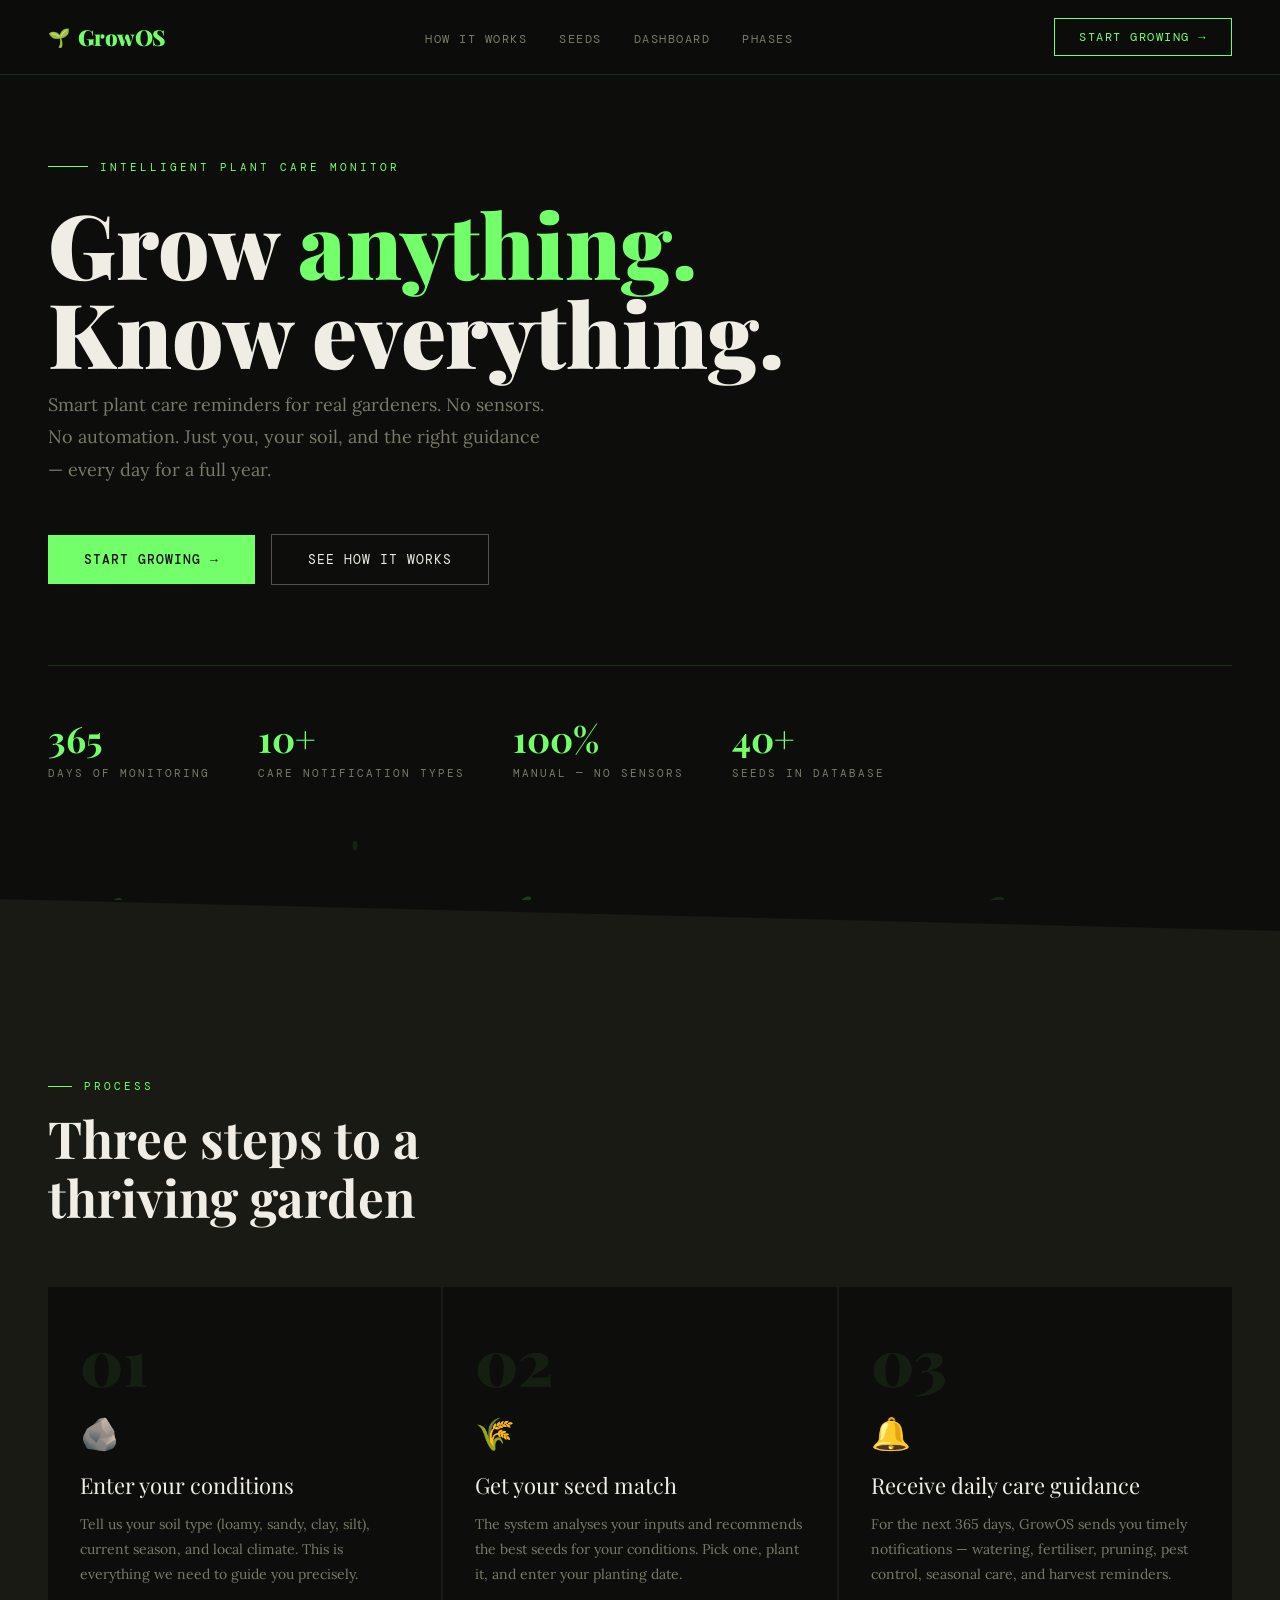
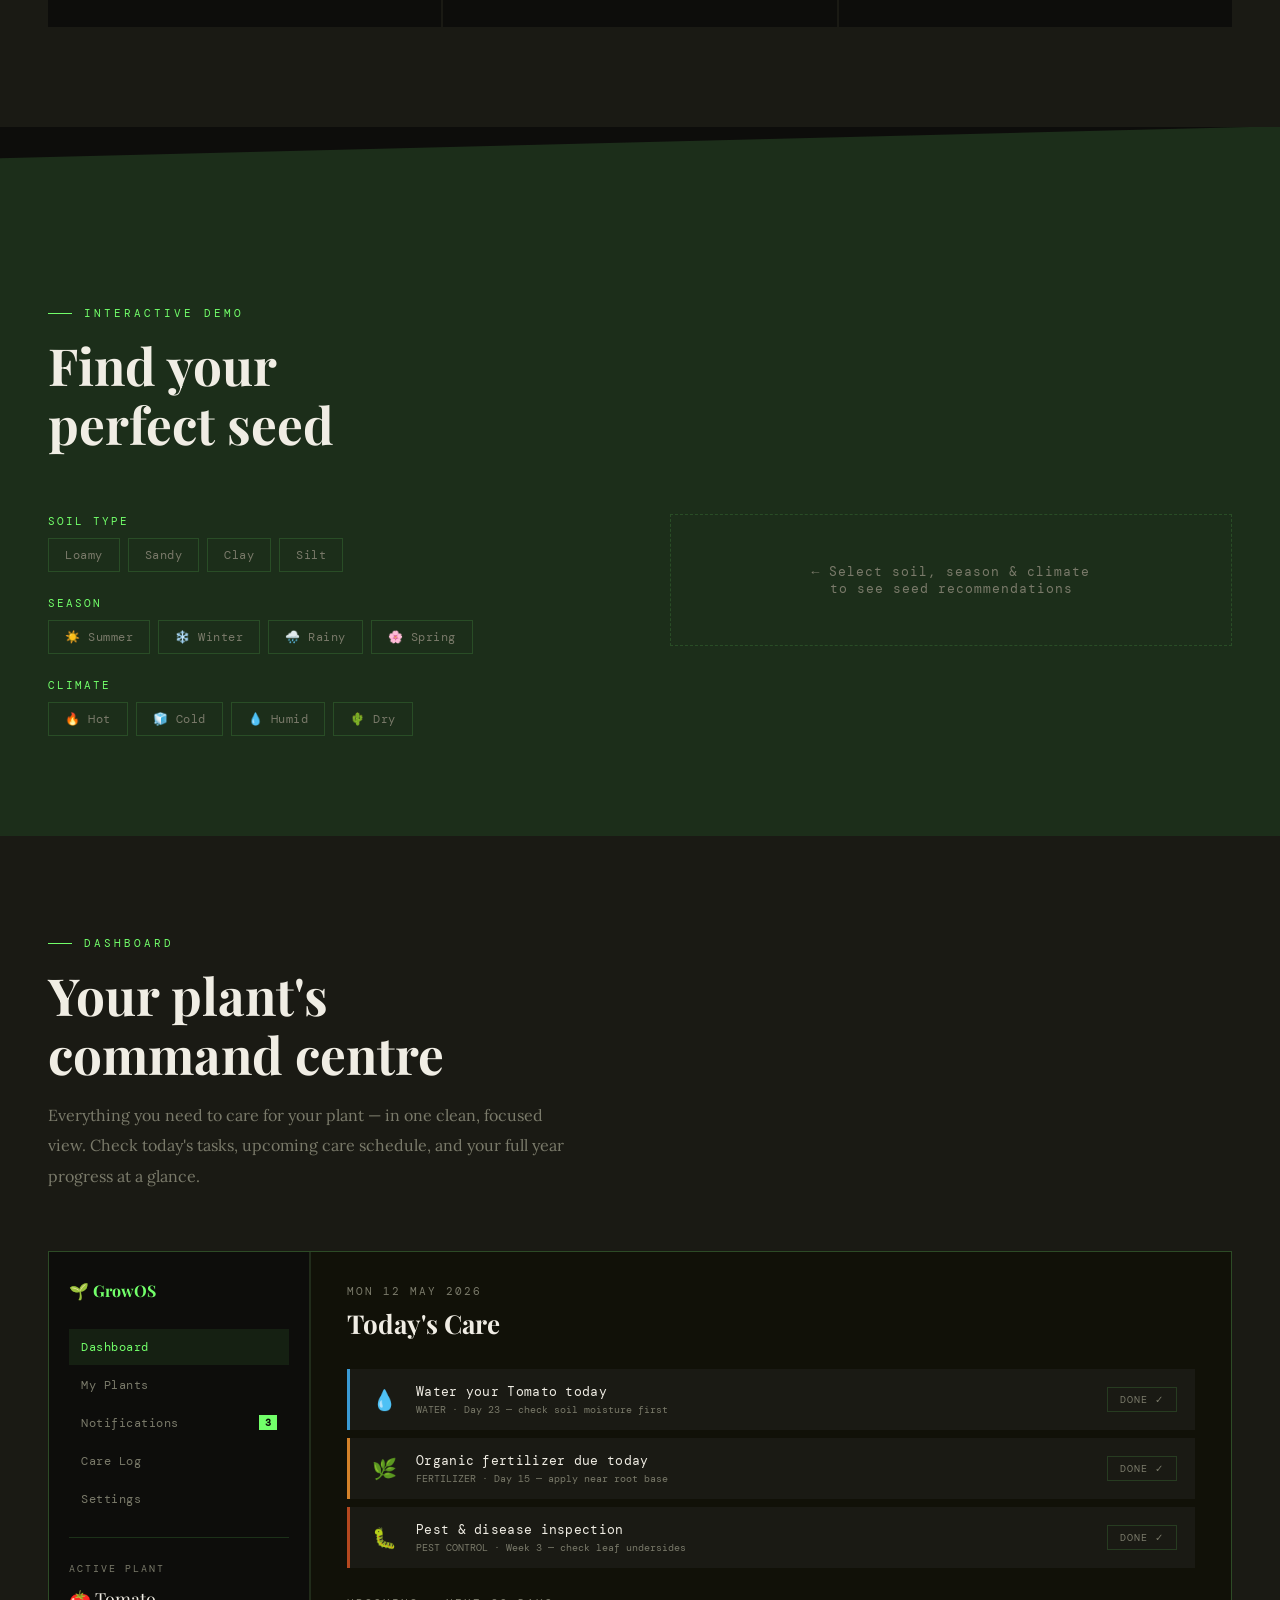
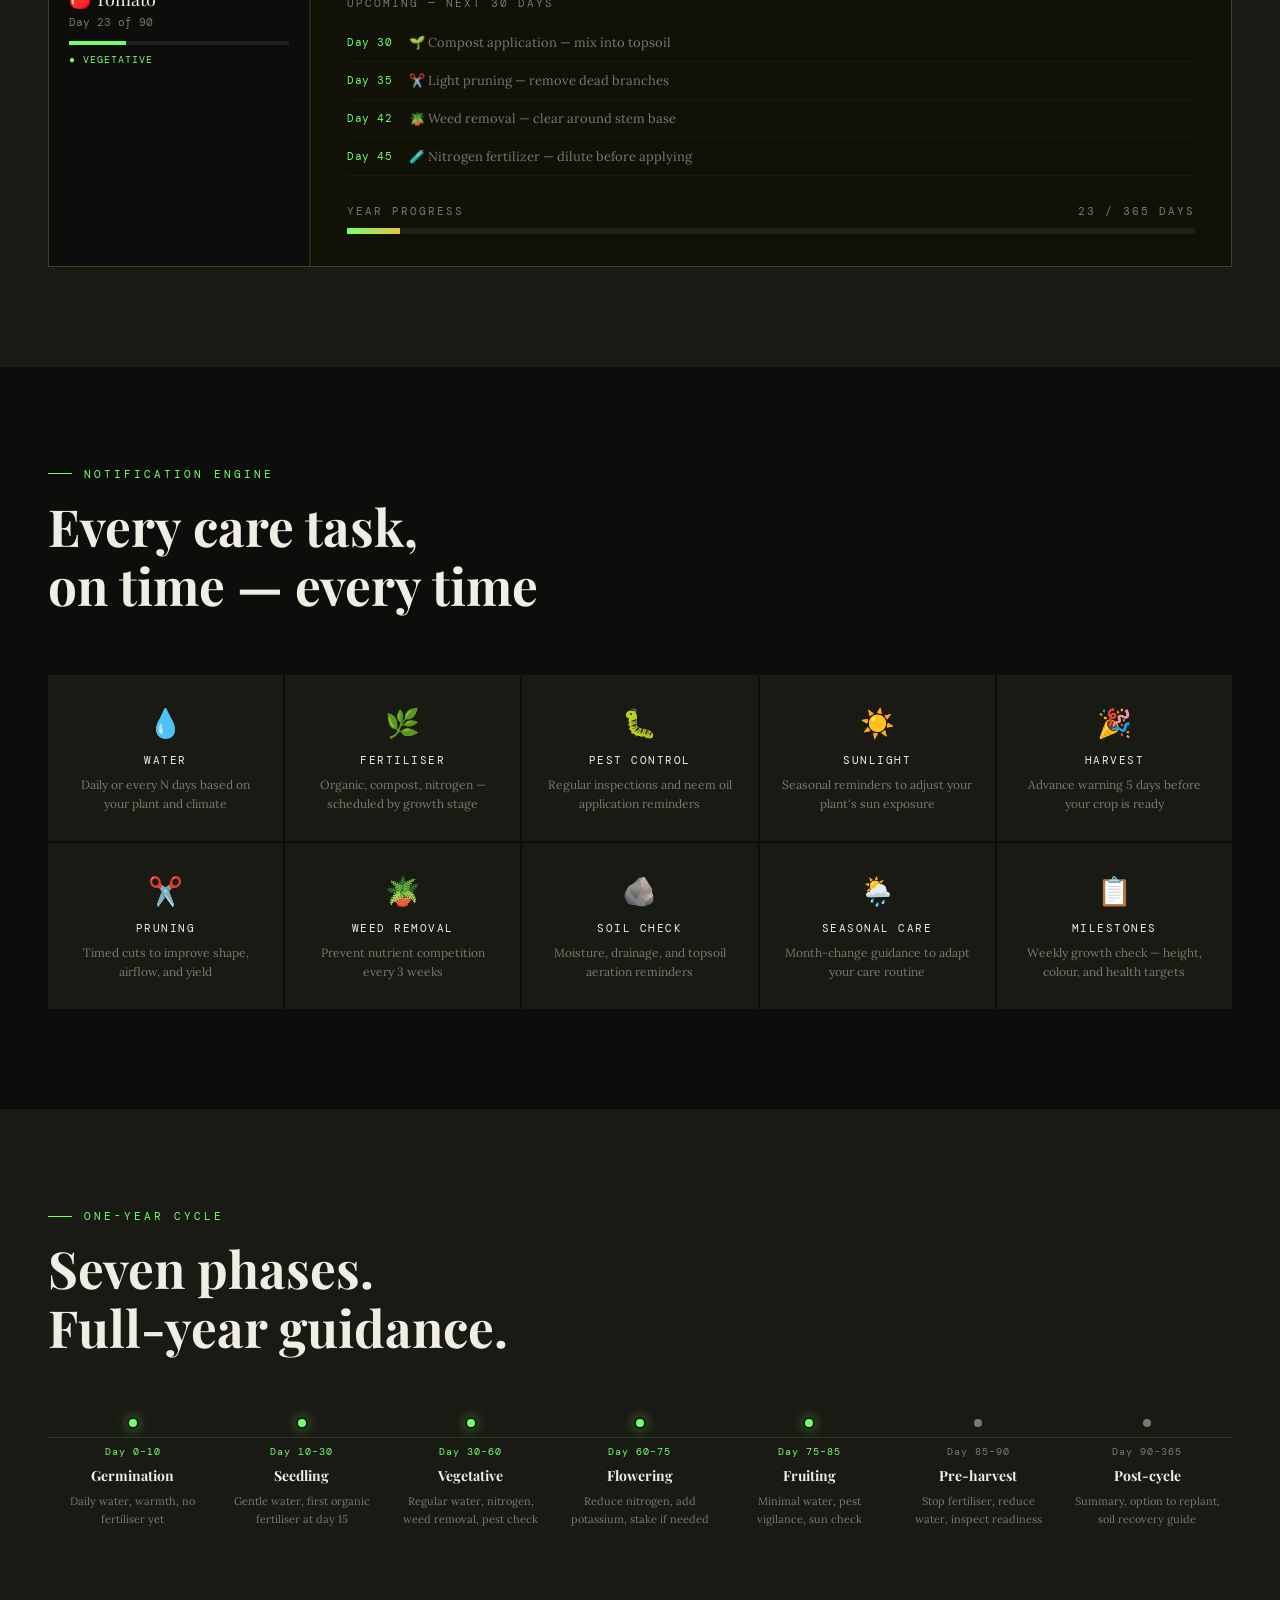
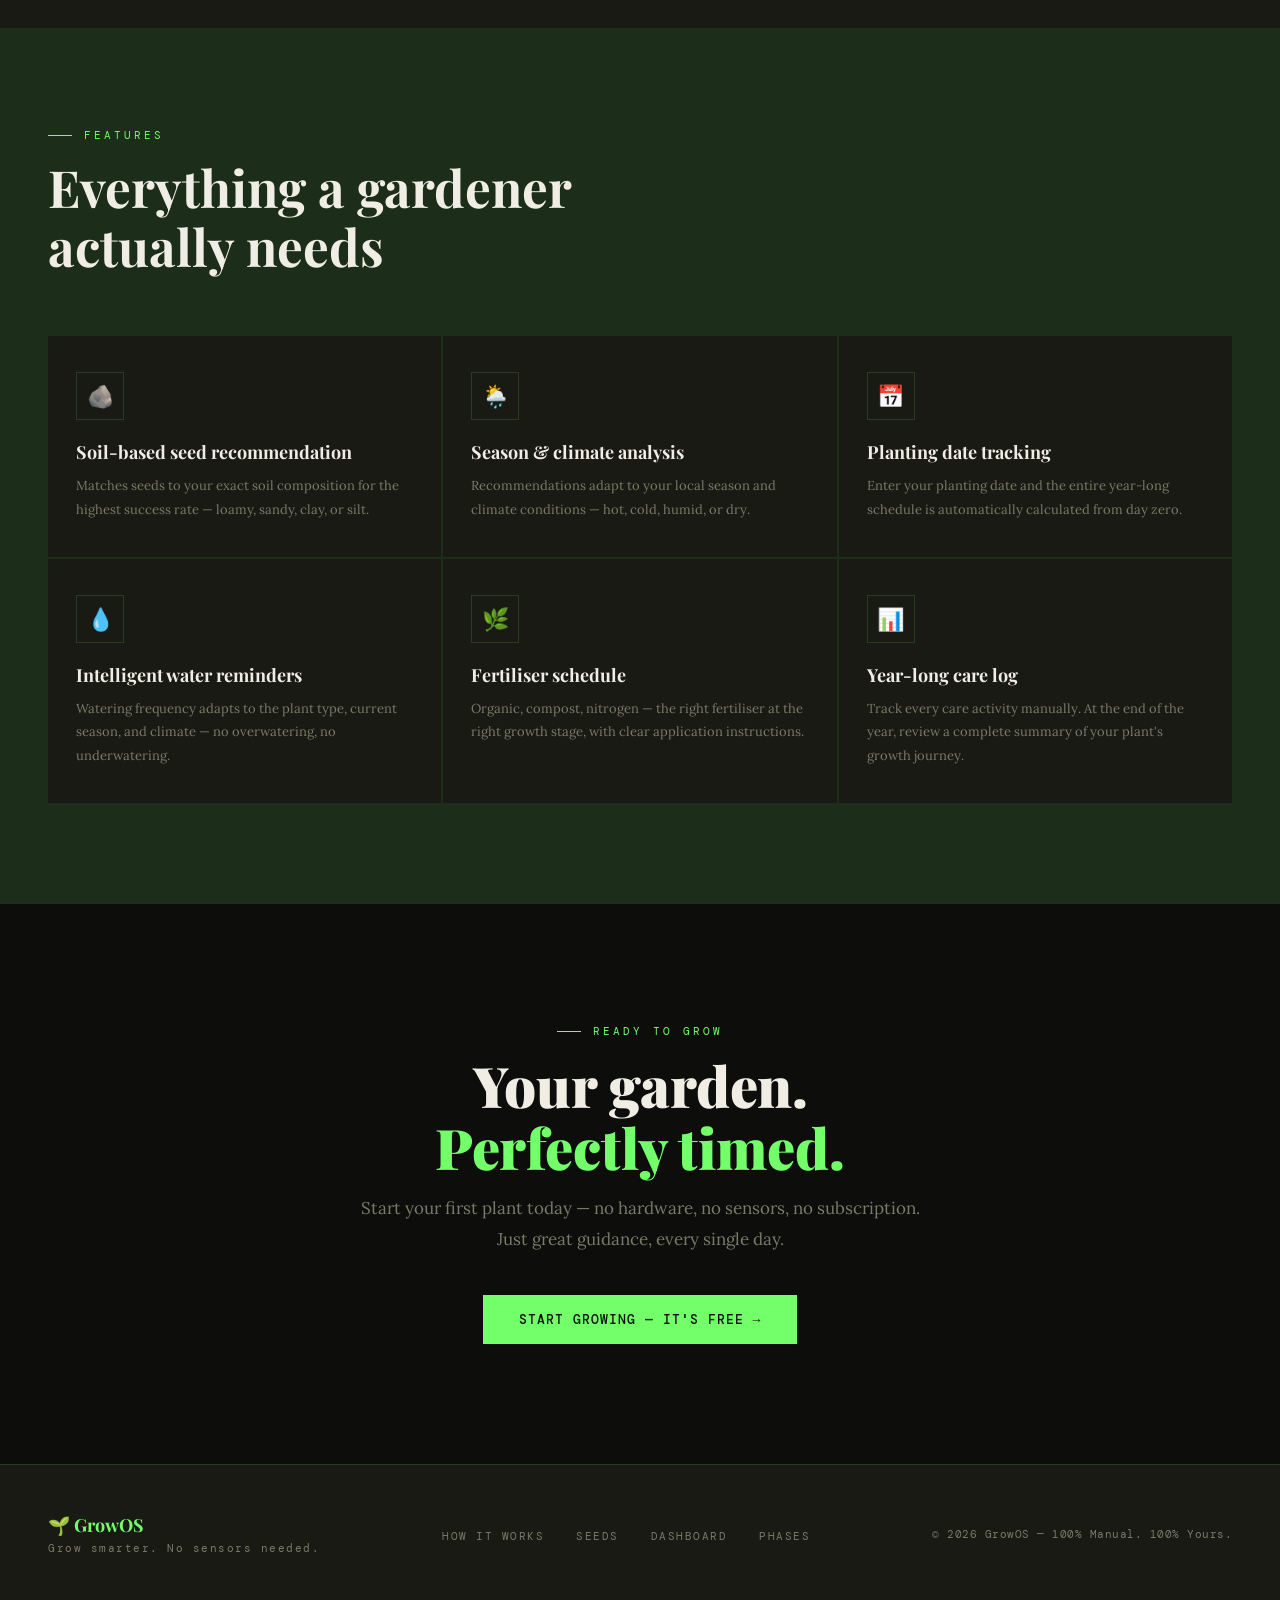
==== commit 75afd1d7: "Add files via upload" ====
--- a/index.html
+++ b/index.html
@@ -1,1370 +1,1370 @@
-<!DOCTYPE html>
-<html lang="en">
-<head>
-<meta charset="UTF-8">
-<meta name="viewport" content="width=device-width, initial-scale=1.0">
-<title>GrowOS — Intelligent Plant Care Monitor</title>
-<link href="https://fonts.googleapis.com/css2?family=Playfair+Display:wght@400;700;900&family=DM+Mono:wght@300;400;500&family=Lora:wght@400;500&display=swap" rel="stylesheet">
-<style>
-:root {
-  --soil-black: #0D0D0B;
-  --bark-dark: #1A1A14;
-  --moss-deep: #1C2E1A;
-  --leaf-glow: #72FF6A;
-  --pollen-gold: #E8C547;
-  --clay-red: #B5481F;
-  --mist-white: #F0EDE4;
-  --root-brown: #5C3D1E;
-  --water-blue: #3A9BD5;
-  --fert-amber: #D4822A;
-  --text-dim: #7A7A6A;
-  --border-dim: rgba(114,255,106,0.15);
-}
-
-*{margin:0;padding:0;box-sizing:border-box;}
-html{scroll-behavior:smooth;}
-
-body{
-  background:var(--soil-black);
-  color:var(--mist-white);
-  font-family:'Lora',serif;
-  overflow-x:hidden;
-  cursor:default;
-}
-
-/* ── CUSTOM SCROLLBAR ── */
-::-webkit-scrollbar{width:4px;}
-::-webkit-scrollbar-track{background:var(--bark-dark);}
-::-webkit-scrollbar-thumb{background:var(--leaf-glow);border-radius:2px;}
-
-/* ── PARTICLES CANVAS ── */
-#particles{position:fixed;top:0;left:0;width:100%;height:100%;pointer-events:none;z-index:0;opacity:0.35;}
-
-/* ── NAV ── */
-nav{
-  position:fixed;top:0;left:0;right:0;z-index:100;
-  display:flex;align-items:center;justify-content:space-between;
-  padding:18px 48px;
-  border-bottom:1px solid var(--border-dim);
-  backdrop-filter:blur(12px);
-  background:rgba(13,13,11,0.85);
-}
-.nav-logo{
-  font-family:'Playfair Display',serif;
-  font-size:22px;font-weight:900;
-  color:var(--leaf-glow);
-  letter-spacing:-0.5px;
-  display:flex;align-items:center;gap:8px;
-}
-.nav-logo span{font-size:18px;}
-.nav-links{display:flex;gap:32px;list-style:none;}
-.nav-links a{
-  font-family:'DM Mono',monospace;font-size:12px;
-  color:var(--text-dim);text-decoration:none;
-  letter-spacing:1.5px;text-transform:uppercase;
-  transition:color 0.3s;
-}
-.nav-links a:hover{color:var(--leaf-glow);}
-.nav-cta{
-  font-family:'DM Mono',monospace;font-size:12px;
-  letter-spacing:1.5px;text-transform:uppercase;
-  background:transparent;
-  border:1px solid var(--leaf-glow);
-  color:var(--leaf-glow);
-  padding:10px 24px;cursor:pointer;
-  transition:all 0.3s;
-}
-.nav-cta:hover{background:var(--leaf-glow);color:var(--soil-black);}
-
-/* ── ANIMATIONS ── */
-@keyframes growUp{from{opacity:0;transform:translateY(40px);}to{opacity:1;transform:translateY(0);}}
-@keyframes fadeIn{from{opacity:0;}to{opacity:1;}}
-@keyframes pulse{0%,100%{box-shadow:0 0 0 0 rgba(114,255,106,0.3);}50%{box-shadow:0 0 0 8px rgba(114,255,106,0);}}
-@keyframes slideRight{from{opacity:0;transform:translateX(-20px);}to{opacity:1;transform:translateX(0);}}
-@keyframes glow{0%,100%{text-shadow:0 0 20px rgba(114,255,106,0.4);}50%{text-shadow:0 0 40px rgba(114,255,106,0.8),0 0 80px rgba(114,255,106,0.2);}}
-@keyframes barGrow{from{width:0;}to{width:var(--target-w);}}
-@keyframes notifSlide{from{opacity:0;transform:translateX(30px);}to{opacity:1;transform:translateX(0);}}
-
-.anim-1{animation:growUp 0.7s ease forwards;}
-.anim-2{animation:growUp 0.7s 0.15s ease forwards;opacity:0;}
-.anim-3{animation:growUp 0.7s 0.3s ease forwards;opacity:0;}
-.anim-4{animation:growUp 0.7s 0.45s ease forwards;opacity:0;}
-.anim-5{animation:growUp 0.7s 0.6s ease forwards;opacity:0;}
-
-/* ── HERO ── */
-.hero{
-  min-height:100vh;
-  display:flex;flex-direction:column;justify-content:center;
-  padding:120px 48px 80px;
-  position:relative;z-index:1;
-}
-.hero-eyebrow{
-  font-family:'DM Mono',monospace;font-size:11px;
-  letter-spacing:3px;text-transform:uppercase;
-  color:var(--leaf-glow);margin-bottom:24px;
-  display:flex;align-items:center;gap:12px;
-}
-.hero-eyebrow::before{content:'';width:40px;height:1px;background:var(--leaf-glow);}
-.hero h1{
-  font-family:'Playfair Display',serif;
-  font-size:clamp(52px,7vw,96px);
-  font-weight:900;line-height:1.0;
-  color:var(--mist-white);
-  animation:glow 4s ease-in-out infinite;
-  max-width:900px;margin-bottom:12px;
-}
-.hero h1 em{color:var(--leaf-glow);font-style:normal;}
-.hero-sub{
-  font-family:'Lora',serif;font-size:18px;
-  color:var(--text-dim);max-width:500px;
-  line-height:1.8;margin-bottom:48px;
-}
-.hero-actions{display:flex;gap:16px;align-items:center;flex-wrap:wrap;}
-.btn-primary{
-  font-family:'DM Mono',monospace;font-size:13px;
-  letter-spacing:1px;text-transform:uppercase;
-  background:var(--leaf-glow);color:var(--soil-black);
-  border:none;padding:16px 36px;cursor:pointer;
-  font-weight:500;transition:all 0.3s;
-  animation:pulse 3s ease-in-out infinite;
-}
-.btn-primary:hover{background:var(--mist-white);transform:translateY(-2px);}
-.btn-ghost{
-  font-family:'DM Mono',monospace;font-size:13px;
-  letter-spacing:1px;text-transform:uppercase;
-  background:transparent;color:var(--mist-white);
-  border:1px solid rgba(240,237,228,0.3);
-  padding:16px 36px;cursor:pointer;transition:all 0.3s;
-}
-.btn-ghost:hover{border-color:var(--mist-white);}
-
-.hero-stats{
-  display:flex;gap:48px;margin-top:80px;
-  padding-top:48px;border-top:1px solid var(--border-dim);
-}
-.hero-stat-num{
-  font-family:'Playfair Display',serif;font-size:36px;font-weight:700;
-  color:var(--leaf-glow);
-}
-.hero-stat-label{
-  font-family:'DM Mono',monospace;font-size:11px;
-  letter-spacing:2px;text-transform:uppercase;color:var(--text-dim);
-  margin-top:4px;
-}
-
-/* ── SECTION COMMON ── */
-section{position:relative;z-index:1;}
-.section-label{
-  font-family:'DM Mono',monospace;font-size:11px;
-  letter-spacing:3px;text-transform:uppercase;
-  color:var(--leaf-glow);margin-bottom:16px;
-  display:flex;align-items:center;gap:12px;
-}
-.section-label::before{content:'';width:24px;height:1px;background:var(--leaf-glow);}
-.section-title{
-  font-family:'Playfair Display',serif;
-  font-size:clamp(32px,4vw,52px);font-weight:700;
-  color:var(--mist-white);line-height:1.15;margin-bottom:16px;
-}
-.section-desc{
-  font-family:'Lora',serif;font-size:16px;
-  color:var(--text-dim);line-height:1.9;max-width:520px;
-}
-
-/* ── DIAGONAL DIVIDER ── */
-.diag{
-  width:100%;height:80px;
-  background:var(--bark-dark);
-  clip-path:polygon(0 0,100% 40%,100% 100%,0 100%);
-  margin-top:-1px;
-}
-.diag-rev{
-  width:100%;height:80px;
-  background:var(--moss-deep);
-  clip-path:polygon(0 40%,100% 0,100% 100%,0 100%);
-  margin-top:-1px;
-}
-
-/* ── HOW IT WORKS ── */
-.how-section{background:var(--bark-dark);padding:100px 48px;}
-.steps-grid{
-  display:grid;grid-template-columns:repeat(3,1fr);
-  gap:2px;margin-top:60px;
-}
-.step-card{
-  background:var(--soil-black);
-  padding:40px 32px;border-top:2px solid transparent;
-  transition:all 0.4s;position:relative;overflow:hidden;
-}
-.step-card::after{
-  content:'';position:absolute;top:0;left:0;right:0;height:2px;
-  background:var(--leaf-glow);transform:scaleX(0);transform-origin:left;
-  transition:transform 0.4s ease;
-}
-.step-card:hover::after{transform:scaleX(1);}
-.step-card:hover{background:#141410;}
-.step-num{
-  font-family:'Playfair Display',serif;font-size:64px;
-  font-weight:900;color:rgba(114,255,106,0.08);
-  line-height:1;margin-bottom:20px;
-}
-.step-icon{font-size:32px;margin-bottom:16px;}
-.step-title{
-  font-family:'Playfair Display',serif;font-size:22px;
-  color:var(--mist-white);margin-bottom:12px;
-}
-.step-desc{
-  font-family:'Lora',serif;font-size:14px;
-  color:var(--text-dim);line-height:1.8;
-}
-
-/* ── SEED RECOMMENDER ── */
-.recommend-section{background:var(--moss-deep);padding:100px 48px;}
-.recommend-grid{display:grid;grid-template-columns:1fr 1fr;gap:60px;align-items:start;margin-top:60px;}
-.filter-panel{display:flex;flex-direction:column;gap:24px;}
-.filter-group label{
-  font-family:'DM Mono',monospace;font-size:11px;
-  letter-spacing:2px;text-transform:uppercase;color:var(--leaf-glow);
-  display:block;margin-bottom:10px;
-}
-.filter-chips{display:flex;flex-wrap:wrap;gap:8px;}
-.chip{
-  font-family:'DM Mono',monospace;font-size:12px;
-  padding:8px 16px;border:1px solid var(--border-dim);
-  background:transparent;color:var(--text-dim);
-  cursor:pointer;transition:all 0.25s;letter-spacing:0.5px;
-}
-.chip:hover,.chip.active{
-  background:rgba(114,255,106,0.1);
-  border-color:var(--leaf-glow);color:var(--leaf-glow);
-}
-.seed-results{display:flex;flex-direction:column;gap:12px;}
-.seed-result-card{
-  background:var(--bark-dark);
-  border:1px solid var(--border-dim);
-  padding:20px 24px;
-  display:flex;align-items:center;gap:20px;
-  transition:all 0.3s;cursor:pointer;
-  animation:notifSlide 0.4s ease forwards;opacity:0;
-}
-.seed-result-card:nth-child(1){animation-delay:0s;}
-.seed-result-card:nth-child(2){animation-delay:0.1s;}
-.seed-result-card:nth-child(3){animation-delay:0.2s;}
-.seed-result-card:nth-child(4){animation-delay:0.3s;}
-.seed-result-card:hover{
-  background:rgba(114,255,106,0.05);
-  border-color:rgba(114,255,106,0.4);
-  transform:translateX(6px);
-}
-.seed-emoji{font-size:36px;}
-.seed-info{flex:1;}
-.seed-name{
-  font-family:'Playfair Display',serif;font-size:18px;
-  color:var(--mist-white);margin-bottom:4px;
-}
-.seed-meta{
-  font-family:'DM Mono',monospace;font-size:11px;
-  color:var(--text-dim);letter-spacing:0.5px;
-}
-.seed-badge{
-  font-family:'DM Mono',monospace;font-size:10px;
-  letter-spacing:1px;text-transform:uppercase;
-  padding:4px 10px;border:1px solid;
-}
-.badge-easy{color:#72FF6A;border-color:rgba(114,255,106,0.4);}
-.badge-med{color:var(--pollen-gold);border-color:rgba(232,197,71,0.4);}
-.badge-hard{color:var(--clay-red);border-color:rgba(181,72,31,0.4);}
-.empty-state{
-  font-family:'DM Mono',monospace;font-size:13px;
-  color:var(--text-dim);text-align:center;
-  padding:48px;border:1px dashed var(--border-dim);
-  letter-spacing:1px;
-}
-
-/* ── DASHBOARD PREVIEW ── */
-.dashboard-section{background:var(--bark-dark);padding:100px 48px;}
-.dashboard-preview{
-  display:grid;grid-template-columns:260px 1fr;
-  gap:2px;background:rgba(114,255,106,0.08);
-  border:1px solid var(--border-dim);
-  margin-top:60px;overflow:hidden;
-}
-.sidebar-preview{
-  background:var(--soil-black);padding:28px 20px;
-}
-.sidebar-logo{
-  font-family:'Playfair Display',serif;font-size:16px;
-  color:var(--leaf-glow);font-weight:700;
-  display:flex;align-items:center;gap:8px;margin-bottom:28px;
-}
-.nav-item{
-  font-family:'DM Mono',monospace;font-size:12px;
-  color:var(--text-dim);padding:10px 12px;
-  letter-spacing:0.5px;cursor:pointer;
-  transition:all 0.2s;display:flex;
-  justify-content:space-between;align-items:center;
-  margin-bottom:2px;
-}
-.nav-item:hover,.nav-item.active{
-  background:rgba(114,255,106,0.08);color:var(--leaf-glow);
-}
-.nav-badge{
-  background:var(--leaf-glow);color:var(--soil-black);
-  font-size:10px;padding:1px 6px;font-weight:600;
-}
-.sidebar-divider{height:1px;background:var(--border-dim);margin:20px 0;}
-.sidebar-plant{padding:4px 0;}
-.sidebar-plant-label{
-  font-family:'DM Mono',monospace;font-size:10px;
-  letter-spacing:2px;color:var(--text-dim);text-transform:uppercase;margin-bottom:12px;
-}
-.sidebar-plant-name{
-  font-family:'Playfair Display',serif;font-size:18px;
-  color:var(--mist-white);display:flex;align-items:center;gap:8px;margin-bottom:4px;
-}
-.sidebar-plant-days{
-  font-family:'DM Mono',monospace;font-size:11px;color:var(--text-dim);margin-bottom:12px;
-}
-.progress-bar-wrap{background:rgba(255,255,255,0.08);height:4px;margin-bottom:8px;overflow:hidden;}
-.progress-bar-fill{
-  height:100%;background:var(--leaf-glow);
-  width:26%;transition:width 1.5s cubic-bezier(0.23,1,0.32,1);
-}
-.phase-tag{
-  font-family:'DM Mono',monospace;font-size:10px;
-  letter-spacing:1px;color:var(--leaf-glow);text-transform:uppercase;
-}
-
-.main-preview{background:#111108;padding:32px 36px;}
-.main-date{
-  font-family:'DM Mono',monospace;font-size:11px;
-  letter-spacing:2px;text-transform:uppercase;color:var(--text-dim);
-  margin-bottom:8px;
-}
-.main-heading{
-  font-family:'Playfair Display',serif;font-size:26px;
-  color:var(--mist-white);margin-bottom:28px;font-weight:700;
-}
-.notif-card{
-  background:var(--bark-dark);
-  border-left:3px solid transparent;
-  padding:14px 18px;margin-bottom:8px;
-  display:flex;align-items:center;gap:16px;
-  transition:all 0.3s;
-}
-.notif-card.water{border-color:var(--water-blue);}
-.notif-card.fert{border-color:var(--fert-amber);}
-.notif-card.pest{border-color:var(--clay-red);}
-.notif-icon-wrap{font-size:20px;width:32px;text-align:center;}
-.notif-body-text{flex:1;}
-.notif-title-text{
-  font-family:'DM Mono',monospace;font-size:13px;
-  color:var(--mist-white);letter-spacing:0.3px;
-}
-.notif-day-tag{
-  font-family:'DM Mono',monospace;font-size:10px;
-  color:var(--text-dim);margin-top:3px;
-}
-.notif-done-btn{
-  font-family:'DM Mono',monospace;font-size:10px;
-  letter-spacing:1px;text-transform:uppercase;
-  border:1px solid var(--border-dim);color:var(--text-dim);
-  background:transparent;padding:5px 12px;cursor:pointer;
-  transition:all 0.2s;white-space:nowrap;
-}
-.notif-done-btn:hover{border-color:var(--leaf-glow);color:var(--leaf-glow);}
-.notif-done-btn.done{border-color:var(--leaf-glow);color:var(--leaf-glow);background:rgba(114,255,106,0.08);}
-
-.upcoming-title{
-  font-family:'DM Mono',monospace;font-size:11px;
-  letter-spacing:2px;text-transform:uppercase;
-  color:var(--text-dim);margin:28px 0 14px;
-}
-.upcoming-item{
-  display:flex;align-items:center;gap:12px;
-  padding:10px 0;border-bottom:1px solid rgba(255,255,255,0.04);
-}
-.upcoming-day{
-  font-family:'DM Mono',monospace;font-size:11px;
-  color:var(--leaf-glow);min-width:50px;letter-spacing:0.5px;
-}
-.upcoming-text{
-  font-family:'Lora',serif;font-size:13px;color:var(--text-dim);
-}
-
-.year-section-inner{margin-top:28px;}
-.year-label{
-  font-family:'DM Mono',monospace;font-size:11px;
-  letter-spacing:2px;text-transform:uppercase;color:var(--text-dim);margin-bottom:10px;
-  display:flex;justify-content:space-between;
-}
-.year-bar-outer{background:rgba(255,255,255,0.06);height:6px;overflow:hidden;}
-.year-bar-fill{
-  height:100%;background:linear-gradient(90deg,var(--leaf-glow),var(--pollen-gold));
-  width:0%;transition:width 2s cubic-bezier(0.23,1,0.32,1);
-}
-
-/* ── NOTIFICATION TYPES ── */
-.notif-types-section{background:var(--soil-black);padding:100px 48px;}
-.notif-grid{
-  display:grid;grid-template-columns:repeat(5,1fr);
-  gap:2px;margin-top:60px;
-}
-.notif-type-card{
-  background:var(--bark-dark);padding:28px 20px;
-  text-align:center;transition:all 0.3s;cursor:default;
-  border-top:2px solid transparent;
-}
-.notif-type-card:hover{transform:translateY(-6px);background:#161610;}
-.notif-type-card.w:hover{border-top-color:var(--water-blue);}
-.notif-type-card.f:hover{border-top-color:var(--fert-amber);}
-.notif-type-card.p:hover{border-top-color:var(--clay-red);}
-.notif-type-card.s:hover{border-top-color:var(--pollen-gold);}
-.notif-type-card.h:hover{border-top-color:var(--leaf-glow);}
-.nt-icon{font-size:28px;margin-bottom:12px;}
-.nt-title{
-  font-family:'DM Mono',monospace;font-size:11px;
-  letter-spacing:1.5px;text-transform:uppercase;
-  color:var(--mist-white);margin-bottom:8px;
-}
-.nt-desc{font-family:'Lora',serif;font-size:12px;color:var(--text-dim);line-height:1.6;}
-
-/* ── TIMELINE PHASES ── */
-.phases-section{background:var(--bark-dark);padding:100px 48px;}
-.phase-timeline{display:flex;gap:0;margin-top:60px;position:relative;}
-.phase-timeline::before{
-  content:'';position:absolute;top:20px;left:0;right:0;height:1px;
-  background:var(--border-dim);z-index:0;
-}
-.phase-item{flex:1;padding:0 12px;position:relative;z-index:1;}
-.phase-dot{
-  width:12px;height:12px;border-radius:50%;
-  background:var(--leaf-glow);
-  border:2px solid var(--bark-dark);
-  margin:0 auto 16px;
-  box-shadow:0 0 12px rgba(114,255,106,0.5);
-}
-.phase-dot.dim{background:var(--text-dim);box-shadow:none;}
-.phase-days{
-  font-family:'DM Mono',monospace;font-size:10px;
-  letter-spacing:1px;color:var(--leaf-glow);
-  text-align:center;margin-bottom:8px;
-}
-.phase-days.dim{color:var(--text-dim);}
-.phase-name{
-  font-family:'Playfair Display',serif;font-size:14px;
-  color:var(--mist-white);text-align:center;margin-bottom:8px;font-weight:700;
-}
-.phase-desc-small{
-  font-family:'Lora',serif;font-size:11px;
-  color:var(--text-dim);text-align:center;line-height:1.6;
-}
-
-/* ── FEATURES ── */
-.features-section{background:var(--moss-deep);padding:100px 48px;}
-.features-grid{
-  display:grid;grid-template-columns:repeat(3,1fr);
-  gap:2px;margin-top:60px;
-}
-.feature-card{
-  background:var(--bark-dark);padding:36px 28px;
-  transition:all 0.3s;
-}
-.feature-card:hover{background:#1a1a13;}
-.feat-icon{
-  width:48px;height:48px;
-  border:1px solid var(--border-dim);
-  display:flex;align-items:center;justify-content:center;
-  font-size:22px;margin-bottom:20px;
-}
-.feat-title{
-  font-family:'Playfair Display',serif;font-size:18px;
-  color:var(--mist-white);margin-bottom:10px;font-weight:700;
-}
-.feat-desc{font-family:'Lora',serif;font-size:13px;color:var(--text-dim);line-height:1.8;}
-
-/* ── CTA SECTION ── */
-.cta-section{
-  background:var(--soil-black);padding:120px 48px;
-  text-align:center;
-  border-top:1px solid var(--border-dim);
-}
-.cta-section h2{
-  font-family:'Playfair Display',serif;font-size:56px;
-  font-weight:900;color:var(--mist-white);
-  margin-bottom:16px;line-height:1.1;
-}
-.cta-section h2 em{color:var(--leaf-glow);font-style:normal;}
-.cta-section p{
-  font-family:'Lora',serif;font-size:17px;
-  color:var(--text-dim);margin-bottom:40px;line-height:1.8;
-}
-
-/* ── FOOTER ── */
-footer{
-  background:var(--bark-dark);padding:48px;
-  border-top:1px solid var(--border-dim);
-  display:flex;justify-content:space-between;align-items:center;
-  flex-wrap:wrap;gap:20px;
-}
-.footer-logo{
-  font-family:'Playfair Display',serif;font-size:18px;
-  color:var(--leaf-glow);font-weight:700;
-  display:flex;align-items:center;gap:8px;
-}
-.footer-tagline{
-  font-family:'DM Mono',monospace;font-size:11px;
-  letter-spacing:1.5px;color:var(--text-dim);margin-top:4px;
-}
-.footer-links{
-  display:flex;gap:32px;list-style:none;flex-wrap:wrap;
-}
-.footer-links a{
-  font-family:'DM Mono',monospace;font-size:11px;
-  letter-spacing:1.5px;text-transform:uppercase;
-  color:var(--text-dim);text-decoration:none;transition:color 0.3s;
-}
-.footer-links a:hover{color:var(--leaf-glow);}
-.footer-copy{
-  font-family:'DM Mono',monospace;font-size:11px;
-  color:var(--text-dim);letter-spacing:0.5px;
-}
-
-/* ── MODAL ── */
-.modal-overlay{
-  position:fixed;inset:0;z-index:200;
-  background:rgba(0,0,0,0.85);
-  display:flex;align-items:center;justify-content:center;
-  opacity:0;pointer-events:none;transition:opacity 0.3s;
-}
-.modal-overlay.open{opacity:1;pointer-events:all;}
-.modal{
-  background:var(--bark-dark);
-  border:1px solid var(--border-dim);
-  width:min(560px,95vw);max-height:90vh;overflow-y:auto;
-  padding:40px;position:relative;
-  transform:translateY(30px);transition:transform 0.3s;
-}
-.modal-overlay.open .modal{transform:translateY(0);}
-.modal-close{
-  position:absolute;top:20px;right:20px;
-  background:transparent;border:none;
-  font-family:'DM Mono',monospace;font-size:18px;
-  color:var(--text-dim);cursor:pointer;
-  transition:color 0.2s;
-}
-.modal-close:hover{color:var(--leaf-glow);}
-.modal-title{
-  font-family:'Playfair Display',serif;font-size:28px;
-  color:var(--mist-white);margin-bottom:6px;font-weight:700;
-}
-.modal-sub{
-  font-family:'DM Mono',monospace;font-size:11px;
-  letter-spacing:1px;color:var(--leaf-glow);
-  text-transform:uppercase;margin-bottom:28px;
-}
-
-/* Wizard steps */
-.wizard-step{display:none;}
-.wizard-step.active{display:block;}
-.wizard-progress{
-  display:flex;gap:4px;margin-bottom:32px;
-}
-.w-dot{
-  flex:1;height:3px;background:rgba(255,255,255,0.1);transition:background 0.3s;
-}
-.w-dot.done{background:var(--leaf-glow);}
-.w-dot.active{background:rgba(114,255,106,0.5);}
-
-.w-label{
-  font-family:'DM Mono',monospace;font-size:11px;
-  letter-spacing:2px;text-transform:uppercase;color:var(--text-dim);
-  margin-bottom:16px;
-}
-.soil-tiles{display:grid;grid-template-columns:1fr 1fr;gap:8px;margin-bottom:20px;}
-.soil-tile{
-  background:var(--soil-black);border:1px solid var(--border-dim);
-  padding:14px 16px;cursor:pointer;transition:all 0.2s;
-  display:flex;align-items:center;gap:10px;
-}
-.soil-tile:hover,.soil-tile.sel{
-  border-color:var(--leaf-glow);background:rgba(114,255,106,0.05);
-}
-.soil-dot-w{width:12px;height:12px;border-radius:50%;flex-shrink:0;}
-.soil-text{font-family:'DM Mono',monospace;font-size:12px;color:var(--mist-white);}
-.soil-subtext{font-family:'Lora',serif;font-size:11px;color:var(--text-dim);margin-top:2px;}
-
-.season-tiles{display:grid;grid-template-columns:repeat(2,1fr);gap:8px;margin-bottom:12px;}
-.season-tile{
-  background:var(--soil-black);border:1px solid var(--border-dim);
-  padding:16px;cursor:pointer;transition:all 0.2s;text-align:center;
-}
-.season-tile:hover,.season-tile.sel{border-color:var(--leaf-glow);background:rgba(114,255,106,0.05);}
-.season-emoji{font-size:24px;margin-bottom:6px;}
-.season-text{font-family:'DM Mono',monospace;font-size:12px;color:var(--mist-white);}
-.climate-chips{display:flex;gap:6px;flex-wrap:wrap;margin-bottom:20px;}
-.climate-chip{
-  font-family:'DM Mono',monospace;font-size:11px;
-  padding:6px 14px;border:1px solid var(--border-dim);
-  background:transparent;color:var(--text-dim);
-  cursor:pointer;transition:all 0.2s;letter-spacing:0.5px;
-}
-.climate-chip:hover,.climate-chip.sel{
-  border-color:var(--leaf-glow);color:var(--leaf-glow);
-  background:rgba(114,255,106,0.08);
-}
-
-.seed-tile{
-  background:var(--soil-black);border:1px solid var(--border-dim);
-  padding:16px;cursor:pointer;transition:all 0.25s;
-  display:flex;align-items:center;gap:14px;margin-bottom:8px;
-}
-.seed-tile:hover,.seed-tile.sel{
-  border-color:var(--leaf-glow);background:rgba(114,255,106,0.05);
-  transform:translateX(4px);
-}
-.seed-tile-emoji{font-size:28px;}
-.seed-tile-name{font-family:'Playfair Display',serif;font-size:16px;color:var(--mist-white);}
-.seed-tile-meta{font-family:'DM Mono',monospace;font-size:11px;color:var(--text-dim);}
-
-.form-field{margin-bottom:20px;}
-.form-field label{
-  font-family:'DM Mono',monospace;font-size:11px;
-  letter-spacing:1.5px;text-transform:uppercase;
-  color:var(--text-dim);display:block;margin-bottom:8px;
-}
-.form-field input[type="date"]{
-  width:100%;background:var(--soil-black);
-  border:1px solid var(--border-dim);color:var(--mist-white);
-  padding:12px 14px;font-family:'DM Mono',monospace;font-size:13px;
-  outline:none;transition:border-color 0.2s;
-  color-scheme:dark;
-}
-.form-field input:focus{border-color:var(--leaf-glow);}
-
-.timeline-preview{margin-bottom:24px;}
-.tl-row{
-  display:flex;align-items:center;gap:12px;
-  padding:8px 0;border-bottom:1px solid rgba(255,255,255,0.04);
-}
-.tl-dot-sm{width:8px;height:8px;border-radius:50%;flex-shrink:0;}
-.tl-phase-name{font-family:'DM Mono',monospace;font-size:12px;color:var(--mist-white);flex:1;}
-.tl-date{font-family:'DM Mono',monospace;font-size:11px;color:var(--leaf-glow);}
-
-.btn-wiz{
-  font-family:'DM Mono',monospace;font-size:12px;
-  letter-spacing:1px;text-transform:uppercase;
-  padding:12px 24px;cursor:pointer;border:none;
-  transition:all 0.2s;
-}
-.btn-wiz-next{background:var(--leaf-glow);color:var(--soil-black);}
-.btn-wiz-next:hover{background:var(--mist-white);}
-.btn-wiz-back{background:transparent;border:1px solid var(--border-dim);color:var(--text-dim);}
-.btn-wiz-back:hover{border-color:var(--mist-white);color:var(--mist-white);}
-.wiz-actions{display:flex;gap:10px;justify-content:space-between;margin-top:8px;}
-.error-msg{
-  font-family:'DM Mono',monospace;font-size:11px;
-  color:var(--clay-red);margin-bottom:12px;letter-spacing:0.5px;
-  display:none;
-}
-
-/* ── RESPONSIVE ── */
-@media(max-width:900px){
-  nav{padding:16px 24px;}
-  .nav-links{display:none;}
-  .hero{padding:100px 24px 60px;}
-  .how-section,.recommend-section,.dashboard-section,.notif-types-section,
-  .phases-section,.features-section,.cta-section{padding:70px 24px;}
-  .steps-grid{grid-template-columns:1fr;}
-  .recommend-grid{grid-template-columns:1fr;}
-  .dashboard-preview{grid-template-columns:1fr;}
-  .sidebar-preview{display:none;}
-  .notif-grid{grid-template-columns:repeat(2,1fr);}
-  .phase-timeline{flex-wrap:wrap;}
-  .phase-item{flex:0 0 33%;}
-  .features-grid{grid-template-columns:1fr;}
-  .hero-stats{flex-wrap:wrap;gap:24px;}
-  .cta-section h2{font-size:38px;}
-  footer{flex-direction:column;gap:24px;}
-}
-</style>
-</head>
-<body>
-
-<canvas id="particles"></canvas>
-
-<!-- NAV -->
-<nav>
-  <div class="nav-logo"><span>🌱</span> GrowOS</div>
-  <ul class="nav-links">
-    <li><a href="#how">How it works</a></li>
-    <li><a href="#seeds">Seeds</a></li>
-    <li><a href="#dashboard">Dashboard</a></li>
-    <li><a href="#phases">Phases</a></li>
-  </ul>
-  <button class="nav-cta" onclick="openModal()">Start Growing →</button>
-</nav>
-
-<!-- HERO -->
-<section class="hero" id="home">
-  <div class="hero-eyebrow">Intelligent Plant Care Monitor</div>
-  <h1 class="anim-1">Grow <em>anything.</em><br>Know everything.</h1>
-  <p class="hero-sub anim-2">Smart plant care reminders for real gardeners. No sensors. No automation. Just you, your soil, and the right guidance — every day for a full year.</p>
-  <div class="hero-actions anim-3">
-    <button class="btn-primary" onclick="openModal()">Start Growing →</button>
-    <button class="btn-ghost" onclick="document.getElementById('how').scrollIntoView({behavior:'smooth'})">See how it works</button>
-  </div>
-  <div class="hero-stats anim-4">
-    <div>
-      <div class="hero-stat-num">365</div>
-      <div class="hero-stat-label">Days of monitoring</div>
-    </div>
-    <div>
-      <div class="hero-stat-num">10+</div>
-      <div class="hero-stat-label">Care notification types</div>
-    </div>
-    <div>
-      <div class="hero-stat-num">100%</div>
-      <div class="hero-stat-label">Manual — no sensors</div>
-    </div>
-    <div>
-      <div class="hero-stat-num">40+</div>
-      <div class="hero-stat-label">Seeds in database</div>
-    </div>
-  </div>
-</section>
-
-<!-- HOW IT WORKS -->
-<div class="diag"></div>
-<section class="how-section" id="how">
-  <div class="section-label">Process</div>
-  <div class="section-title">Three steps to a<br>thriving garden</div>
-  <div class="steps-grid">
-    <div class="step-card">
-      <div class="step-num">01</div>
-      <div class="step-icon">🪨</div>
-      <div class="step-title">Enter your conditions</div>
-      <div class="step-desc">Tell us your soil type (loamy, sandy, clay, silt), current season, and local climate. This is everything we need to guide you precisely.</div>
-    </div>
-    <div class="step-card">
-      <div class="step-num">02</div>
-      <div class="step-icon">🌾</div>
-      <div class="step-title">Get your seed match</div>
-      <div class="step-desc">The system analyses your inputs and recommends the best seeds for your conditions. Pick one, plant it, and enter your planting date.</div>
-    </div>
-    <div class="step-card">
-      <div class="step-num">03</div>
-      <div class="step-icon">🔔</div>
-      <div class="step-title">Receive daily care guidance</div>
-      <div class="step-desc">For the next 365 days, GrowOS sends you timely notifications — watering, fertiliser, pruning, pest control, seasonal care, and harvest reminders.</div>
-    </div>
-  </div>
-</section>
-
-<!-- SEED RECOMMENDER -->
-<div class="diag-rev"></div>
-<section class="recommend-section" id="seeds">
-  <div class="section-label">Interactive Demo</div>
-  <div class="section-title">Find your<br>perfect seed</div>
-  <div class="recommend-grid">
-    <div class="filter-panel">
-      <div class="filter-group">
-        <label>Soil type</label>
-        <div class="filter-chips" id="soilChips">
-          <button class="chip" data-group="soil" data-val="loamy" onclick="setFilter('soil',this)">Loamy</button>
-          <button class="chip" data-group="soil" data-val="sandy" onclick="setFilter('soil',this)">Sandy</button>
-          <button class="chip" data-group="soil" data-val="clay" onclick="setFilter('soil',this)">Clay</button>
-          <button class="chip" data-group="soil" data-val="silt" onclick="setFilter('soil',this)">Silt</button>
-        </div>
-      </div>
-      <div class="filter-group">
-        <label>Season</label>
-        <div class="filter-chips">
-          <button class="chip" data-group="season" data-val="summer" onclick="setFilter('season',this)">☀️ Summer</button>
-          <button class="chip" data-group="season" data-val="winter" onclick="setFilter('season',this)">❄️ Winter</button>
-          <button class="chip" data-group="season" data-val="rainy" onclick="setFilter('season',this)">🌧️ Rainy</button>
-          <button class="chip" data-group="season" data-val="spring" onclick="setFilter('season',this)">🌸 Spring</button>
-        </div>
-      </div>
-      <div class="filter-group">
-        <label>Climate</label>
-        <div class="filter-chips">
-          <button class="chip" data-group="climate" data-val="hot" onclick="setFilter('climate',this)">🔥 Hot</button>
-          <button class="chip" data-group="climate" data-val="cold" onclick="setFilter('climate',this)">🧊 Cold</button>
-          <button class="chip" data-group="climate" data-val="humid" onclick="setFilter('climate',this)">💧 Humid</button>
-          <button class="chip" data-group="climate" data-val="dry" onclick="setFilter('climate',this)">🌵 Dry</button>
-        </div>
-      </div>
-    </div>
-    <div>
-      <div id="seedResults"><div class="empty-state">← Select soil, season & climate<br>to see seed recommendations</div></div>
-    </div>
-  </div>
-</section>
-
-<!-- DASHBOARD PREVIEW -->
-<section class="dashboard-section" id="dashboard">
-  <div class="section-label">Dashboard</div>
-  <div class="section-title">Your plant's<br>command centre</div>
-  <div class="section-desc">Everything you need to care for your plant — in one clean, focused view. Check today's tasks, upcoming care schedule, and your full year progress at a glance.</div>
-  <div class="dashboard-preview">
-    <div class="sidebar-preview">
-      <div class="sidebar-logo">🌱 GrowOS</div>
-      <div class="nav-item active">Dashboard</div>
-      <div class="nav-item">My Plants</div>
-      <div class="nav-item">Notifications <span class="nav-badge">3</span></div>
-      <div class="nav-item">Care Log</div>
-      <div class="nav-item">Settings</div>
-      <div class="sidebar-divider"></div>
-      <div class="sidebar-plant">
-        <div class="sidebar-plant-label">Active Plant</div>
-        <div class="sidebar-plant-name">🍅 Tomato</div>
-        <div class="sidebar-plant-days">Day 23 of 90</div>
-        <div class="progress-bar-wrap"><div class="progress-bar-fill" id="sidebarBar"></div></div>
-        <div class="phase-tag">● Vegetative</div>
-      </div>
-    </div>
-    <div class="main-preview">
-      <div class="main-date">Mon 12 May 2026</div>
-      <div class="main-heading">Today's Care</div>
-      <div class="notif-card water" id="nc1">
-        <div class="notif-icon-wrap">💧</div>
-        <div class="notif-body-text">
-          <div class="notif-title-text">Water your Tomato today</div>
-          <div class="notif-day-tag">WATER · Day 23 — check soil moisture first</div>
-        </div>
-        <button class="notif-done-btn" onclick="markDone(this)">Done ✓</button>
-      </div>
-      <div class="notif-card fert" id="nc2">
-        <div class="notif-icon-wrap">🌿</div>
-        <div class="notif-body-text">
-          <div class="notif-title-text">Organic fertilizer due today</div>
-          <div class="notif-day-tag">FERTILIZER · Day 15 — apply near root base</div>
-        </div>
-        <button class="notif-done-btn" onclick="markDone(this)">Done ✓</button>
-      </div>
-      <div class="notif-card pest" id="nc3">
-        <div class="notif-icon-wrap">🐛</div>
-        <div class="notif-body-text">
-          <div class="notif-title-text">Pest & disease inspection</div>
-          <div class="notif-day-tag">PEST CONTROL · Week 3 — check leaf undersides</div>
-        </div>
-        <button class="notif-done-btn" onclick="markDone(this)">Done ✓</button>
-      </div>
-      <div class="upcoming-title">Upcoming — Next 30 Days</div>
-      <div class="upcoming-item"><div class="upcoming-day">Day 30</div><div class="upcoming-text">🌱 Compost application — mix into topsoil</div></div>
-      <div class="upcoming-item"><div class="upcoming-day">Day 35</div><div class="upcoming-text">✂️ Light pruning — remove dead branches</div></div>
-      <div class="upcoming-item"><div class="upcoming-day">Day 42</div><div class="upcoming-text">🪴 Weed removal — clear around stem base</div></div>
-      <div class="upcoming-item"><div class="upcoming-day">Day 45</div><div class="upcoming-text">🧪 Nitrogen fertilizer — dilute before applying</div></div>
-      <div class="year-section-inner">
-        <div class="year-label"><span>Year Progress</span><span id="yearDays">23 / 365 days</span></div>
-        <div class="year-bar-outer"><div class="year-bar-fill" id="yearBar"></div></div>
-      </div>
-    </div>
-  </div>
-</section>
-
-<!-- NOTIFICATION TYPES -->
-<section class="notif-types-section" id="notifications">
-  <div class="section-label">Notification Engine</div>
-  <div class="section-title">Every care task,<br>on time — every time</div>
-  <div class="notif-grid">
-    <div class="notif-type-card w">
-      <div class="nt-icon">💧</div>
-      <div class="nt-title">Water</div>
-      <div class="nt-desc">Daily or every N days based on your plant and climate</div>
-    </div>
-    <div class="notif-type-card f">
-      <div class="nt-icon">🌿</div>
-      <div class="nt-title">Fertiliser</div>
-      <div class="nt-desc">Organic, compost, nitrogen — scheduled by growth stage</div>
-    </div>
-    <div class="notif-type-card p">
-      <div class="nt-icon">🐛</div>
-      <div class="nt-title">Pest Control</div>
-      <div class="nt-desc">Regular inspections and neem oil application reminders</div>
-    </div>
-    <div class="notif-type-card s">
-      <div class="nt-icon">☀️</div>
-      <div class="nt-title">Sunlight</div>
-      <div class="nt-desc">Seasonal reminders to adjust your plant's sun exposure</div>
-    </div>
-    <div class="notif-type-card h">
-      <div class="nt-icon">🎉</div>
-      <div class="nt-title">Harvest</div>
-      <div class="nt-desc">Advance warning 5 days before your crop is ready</div>
-    </div>
-    <div class="notif-type-card w">
-      <div class="nt-icon">✂️</div>
-      <div class="nt-title">Pruning</div>
-      <div class="nt-desc">Timed cuts to improve shape, airflow, and yield</div>
-    </div>
-    <div class="notif-type-card f">
-      <div class="nt-icon">🪴</div>
-      <div class="nt-title">Weed Removal</div>
-      <div class="nt-desc">Prevent nutrient competition every 3 weeks</div>
-    </div>
-    <div class="notif-type-card p">
-      <div class="nt-icon">🪨</div>
-      <div class="nt-title">Soil Check</div>
-      <div class="nt-desc">Moisture, drainage, and topsoil aeration reminders</div>
-    </div>
-    <div class="notif-type-card s">
-      <div class="nt-icon">🌦️</div>
-      <div class="nt-title">Seasonal Care</div>
-      <div class="nt-desc">Month-change guidance to adapt your care routine</div>
-    </div>
-    <div class="notif-type-card h">
-      <div class="nt-icon">📋</div>
-      <div class="nt-title">Milestones</div>
-      <div class="nt-desc">Weekly growth check — height, colour, and health targets</div>
-    </div>
-  </div>
-</section>
-
-<!-- GROWTH PHASES -->
-<section class="phases-section" id="phases">
-  <div class="section-label">One-Year Cycle</div>
-  <div class="section-title">Seven phases.<br>Full-year guidance.</div>
-  <div class="phase-timeline">
-    <div class="phase-item">
-      <div class="phase-dot"></div>
-      <div class="phase-days">Day 0–10</div>
-      <div class="phase-name">Germination</div>
-      <div class="phase-desc-small">Daily water, warmth, no fertiliser yet</div>
-    </div>
-    <div class="phase-item">
-      <div class="phase-dot"></div>
-      <div class="phase-days">Day 10–30</div>
-      <div class="phase-name">Seedling</div>
-      <div class="phase-desc-small">Gentle water, first organic fertiliser at day 15</div>
-    </div>
-    <div class="phase-item">
-      <div class="phase-dot"></div>
-      <div class="phase-days">Day 30–60</div>
-      <div class="phase-name">Vegetative</div>
-      <div class="phase-desc-small">Regular water, nitrogen, weed removal, pest check</div>
-    </div>
-    <div class="phase-item">
-      <div class="phase-dot"></div>
-      <div class="phase-days">Day 60–75</div>
-      <div class="phase-name">Flowering</div>
-      <div class="phase-desc-small">Reduce nitrogen, add potassium, stake if needed</div>
-    </div>
-    <div class="phase-item">
-      <div class="phase-dot"></div>
-      <div class="phase-days">Day 75–85</div>
-      <div class="phase-name">Fruiting</div>
-      <div class="phase-desc-small">Minimal water, pest vigilance, sun check</div>
-    </div>
-    <div class="phase-item">
-      <div class="phase-dot dim"></div>
-      <div class="phase-days dim">Day 85–90</div>
-      <div class="phase-name">Pre-harvest</div>
-      <div class="phase-desc-small">Stop fertiliser, reduce water, inspect readiness</div>
-    </div>
-    <div class="phase-item">
-      <div class="phase-dot dim"></div>
-      <div class="phase-days dim">Day 90–365</div>
-      <div class="phase-name">Post-cycle</div>
-      <div class="phase-desc-small">Summary, option to replant, soil recovery guide</div>
-    </div>
-  </div>
-</section>
-
-<!-- FEATURES -->
-<section class="features-section">
-  <div class="section-label">Features</div>
-  <div class="section-title">Everything a gardener<br>actually needs</div>
-  <div class="features-grid">
-    <div class="feature-card">
-      <div class="feat-icon">🪨</div>
-      <div class="feat-title">Soil-based seed recommendation</div>
-      <div class="feat-desc">Matches seeds to your exact soil composition for the highest success rate — loamy, sandy, clay, or silt.</div>
-    </div>
-    <div class="feature-card">
-      <div class="feat-icon">🌦️</div>
-      <div class="feat-title">Season & climate analysis</div>
-      <div class="feat-desc">Recommendations adapt to your local season and climate conditions — hot, cold, humid, or dry.</div>
-    </div>
-    <div class="feature-card">
-      <div class="feat-icon">📅</div>
-      <div class="feat-title">Planting date tracking</div>
-      <div class="feat-desc">Enter your planting date and the entire year-long schedule is automatically calculated from day zero.</div>
-    </div>
-    <div class="feature-card">
-      <div class="feat-icon">💧</div>
-      <div class="feat-title">Intelligent water reminders</div>
-      <div class="feat-desc">Watering frequency adapts to the plant type, current season, and climate — no overwatering, no underwatering.</div>
-    </div>
-    <div class="feature-card">
-      <div class="feat-icon">🌿</div>
-      <div class="feat-title">Fertiliser schedule</div>
-      <div class="feat-desc">Organic, compost, nitrogen — the right fertiliser at the right growth stage, with clear application instructions.</div>
-    </div>
-    <div class="feature-card">
-      <div class="feat-icon">📊</div>
-      <div class="feat-title">Year-long care log</div>
-      <div class="feat-desc">Track every care activity manually. At the end of the year, review a complete summary of your plant's growth journey.</div>
-    </div>
-  </div>
-</section>
-
-<!-- CTA -->
-<section class="cta-section">
-  <div class="section-label" style="justify-content:center;">Ready to grow</div>
-  <h2>Your garden.<br><em>Perfectly timed.</em></h2>
-  <p>Start your first plant today — no hardware, no sensors, no subscription.<br>Just great guidance, every single day.</p>
-  <button class="btn-primary" onclick="openModal()">Start Growing — It's Free →</button>
-</section>
-
-<!-- FOOTER -->
-<footer>
-  <div>
-    <div class="footer-logo">🌱 GrowOS</div>
-    <div class="footer-tagline">Grow smarter. No sensors needed.</div>
-  </div>
-  <ul class="footer-links">
-    <li><a href="#how">How it works</a></li>
-    <li><a href="#seeds">Seeds</a></li>
-    <li><a href="#dashboard">Dashboard</a></li>
-    <li><a href="#phases">Phases</a></li>
-  </ul>
-  <div class="footer-copy">© 2026 GrowOS — 100% Manual. 100% Yours.</div>
-</footer>
-
-<!-- SETUP MODAL -->
-<div class="modal-overlay" id="modalOverlay" onclick="handleOverlayClick(event)">
-  <div class="modal">
-    <button class="modal-close" onclick="closeModal()">✕</button>
-    <div class="modal-title" id="modalTitle">Setup your plant</div>
-    <div class="modal-sub" id="modalSub">Step 1 of 4 — Soil Type</div>
-    <div class="wizard-progress">
-      <div class="w-dot active" id="wd0"></div>
-      <div class="w-dot" id="wd1"></div>
-      <div class="w-dot" id="wd2"></div>
-      <div class="w-dot" id="wd3"></div>
-    </div>
-
-    <!-- Step 1: Soil -->
-    <div class="wizard-step active" id="ws0">
-      <div class="w-label">Select your soil type</div>
-      <div class="soil-tiles">
-        <div class="soil-tile" onclick="wSelect('soil','loamy',this)"><div class="soil-dot-w" style="background:#8B5E3C;"></div><div><div class="soil-text">Loamy</div><div class="soil-subtext">Best balance of drainage & nutrients</div></div></div>
-        <div class="soil-tile" onclick="wSelect('soil','sandy',this)"><div class="soil-dot-w" style="background:#D2B48C;"></div><div><div class="soil-text">Sandy</div><div class="soil-subtext">Fast draining, low in nutrients</div></div></div>
-        <div class="soil-tile" onclick="wSelect('soil','clay',this)"><div class="soil-dot-w" style="background:#A0522D;"></div><div><div class="soil-text">Clay</div><div class="soil-subtext">Holds moisture well, dense</div></div></div>
-        <div class="soil-tile" onclick="wSelect('soil','silt',this)"><div class="soil-dot-w" style="background:#B0A090;"></div><div><div class="soil-text">Silt</div><div class="soil-subtext">Fertile, smooth texture</div></div></div>
-      </div>
-      <div class="error-msg" id="e0">Please select a soil type.</div>
-      <div class="wiz-actions"><div></div><button class="btn-wiz btn-wiz-next" onclick="wNext(0)">Next →</button></div>
-    </div>
-
-    <!-- Step 2: Season + Climate -->
-    <div class="wizard-step" id="ws1">
-      <div class="w-label">Season</div>
-      <div class="season-tiles" id="seasonTiles">
-        <div class="season-tile" onclick="wSelect('season','summer',this)"><div class="season-emoji">☀️</div><div class="season-text">Summer</div></div>
-        <div class="season-tile" onclick="wSelect('season','winter',this)"><div class="season-emoji">❄️</div><div class="season-text">Winter</div></div>
-        <div class="season-tile" onclick="wSelect('season','rainy',this)"><div class="season-emoji">🌧️</div><div class="season-text">Rainy</div></div>
-        <div class="season-tile" onclick="wSelect('season','spring',this)"><div class="season-emoji">🌸</div><div class="season-text">Spring</div></div>
-      </div>
-      <div class="w-label" style="margin-top:16px;">Climate</div>
-      <div class="climate-chips">
-        <button class="climate-chip" onclick="wSelect('climate','hot',this)">🔥 Hot</button>
-        <button class="climate-chip" onclick="wSelect('climate','cold',this)">🧊 Cold</button>
-        <button class="climate-chip" onclick="wSelect('climate','humid',this)">💧 Humid</button>
-        <button class="climate-chip" onclick="wSelect('climate','dry',this)">🌵 Dry</button>
-      </div>
-      <div class="error-msg" id="e1">Please select season and climate.</div>
-      <div class="wiz-actions">
-        <button class="btn-wiz btn-wiz-back" onclick="wBack(1)">← Back</button>
-        <button class="btn-wiz btn-wiz-next" onclick="wNext(1)">Next →</button>
-      </div>
-    </div>
-
-    <!-- Step 3: Seed selection -->
-    <div class="wizard-step" id="ws2">
-      <div class="w-label">Recommended seeds for your profile</div>
-      <div id="wizSeedList"></div>
-      <div class="error-msg" id="e2">Please select a seed.</div>
-      <div class="wiz-actions">
-        <button class="btn-wiz btn-wiz-back" onclick="wBack(2)">← Back</button>
-        <button class="btn-wiz btn-wiz-next" onclick="wNext(2)">Next →</button>
-      </div>
-    </div>
-
-    <!-- Step 4: Planting date -->
-    <div class="wizard-step" id="ws3">
-      <div id="confirmSeed" style="margin-bottom:20px;"></div>
-      <div class="form-field">
-        <label>Date of planting</label>
-        <input type="date" id="plantDate" onchange="updateTLPreview()" />
-      </div>
-      <div class="timeline-preview" id="tlPreview"></div>
-      <div class="error-msg" id="e3">Please enter your planting date.</div>
-      <div class="wiz-actions">
-        <button class="btn-wiz btn-wiz-back" onclick="wBack(3)">← Back</button>
-        <button class="btn-wiz btn-wiz-next" onclick="wFinish()">🌱 Start Monitoring</button>
-      </div>
-    </div>
-
-    <!-- Success -->
-    <div class="wizard-step" id="ws4">
-      <div style="text-align:center;padding:20px 0;">
-        <div style="font-size:56px;margin-bottom:16px;">🎉</div>
-        <div style="font-family:'Playfair Display',serif;font-size:24px;color:var(--mist-white);margin-bottom:8px;">Monitoring started!</div>
-        <div id="successMsg" style="font-family:'DM Mono',monospace;font-size:12px;color:var(--leaf-glow);letter-spacing:1px;margin-bottom:24px;line-height:1.8;"></div>
-        <div style="font-family:'Lora',serif;font-size:14px;color:var(--text-dim);line-height:1.8;margin-bottom:28px;">Your plant care schedule has been created. You'll receive daily notifications for watering, fertilising, pruning, and more — for the full year.</div>
-        <button class="btn-wiz btn-wiz-next" onclick="closeModal()" style="width:100%;">Back to GrowOS ✓</button>
-      </div>
-    </div>
-  </div>
-</div>
-
-<script>
-// ── PARTICLES ──
-const canvas = document.getElementById('particles');
-const ctx = canvas.getContext('2d');
-let W, H, particles = [];
-
-function resizeCanvas(){W=canvas.width=window.innerWidth;H=canvas.height=window.innerHeight;}
-resizeCanvas();window.addEventListener('resize',resizeCanvas);
-
-class Particle{
-  constructor(){this.reset();}
-  reset(){
-    this.x=Math.random()*W;this.y=Math.random()*H+H;
-    this.size=Math.random()*4+2;
-    this.speed=Math.random()*0.6+0.2;
-    this.drift=Math.random()*0.4-0.2;
-    this.opacity=Math.random()*0.5+0.1;
-    this.rot=Math.random()*Math.PI*2;
-    this.rotSpeed=Math.random()*0.02-0.01;
-  }
-  update(){
-    this.y-=this.speed;this.x+=this.drift;
-    this.rot+=this.rotSpeed;
-    if(this.y<-20)this.reset();
-  }
-  draw(){
-    ctx.save();
-    ctx.globalAlpha=this.opacity;
-    ctx.translate(this.x,this.y);ctx.rotate(this.rot);
-    ctx.fillStyle='#72FF6A';
-    ctx.beginPath();
-    ctx.ellipse(0,0,this.size,this.size*2,0,0,Math.PI*2);
-    ctx.fill();
-    ctx.restore();
-  }
-}
-for(let i=0;i<60;i++)particles.push(new Particle());
-function animParticles(){
-  ctx.clearRect(0,0,W,H);
-  particles.forEach(p=>{p.update();p.draw();});
-  requestAnimationFrame(animParticles);
-}
-animParticles();
-
-// ── YEAR BAR ──
-setTimeout(()=>{
-  document.getElementById('yearBar').style.width='6.3%';
-},800);
-
-// ── MARK DONE ──
-function markDone(btn){
-  btn.classList.toggle('done');
-  if(btn.classList.contains('done'))btn.textContent='✓ Done';
-  else btn.textContent='Done ✓';
-}
-
-// ── SEED RECOMMENDER (demo) ──
-const SEED_DB={
-  loamy:{rainy:{humid:[{n:'Tomato',e:'🍅',d:90,w:'Every 2 days',diff:'easy'},{n:'Chili',e:'🌶️',d:75,w:'Every 3 days',diff:'med'},{n:'Spinach',e:'🥬',d:45,w:'Every day',diff:'easy'}]},
-    summer:{hot:[{n:'Okra',e:'🌿',d:70,w:'Daily',diff:'easy'},{n:'Cucumber',e:'🥒',d:60,w:'Daily',diff:'easy'},{n:'Watermelon',e:'🍉',d:90,w:'Daily',diff:'med'}]},
-    winter:{cold:[{n:'Cabbage',e:'🥬',d:90,w:'Every 3 days',diff:'easy'},{n:'Carrot',e:'🥕',d:80,w:'Every 2 days',diff:'easy'},{n:'Peas',e:'🫛',d:70,w:'Every 2 days',diff:'easy'}]}},
-  sandy:{summer:{dry:[{n:'Groundnut',e:'🥜',d:120,w:'Every 4 days',diff:'easy'},{n:'Millet',e:'🌾',d:90,w:'Every 5 days',diff:'easy'},{n:'Sesame',e:'🌱',d:80,w:'Weekly',diff:'easy'}]},
-    rainy:{humid:[{n:'Cowpea',e:'🫘',d:65,w:'Every 3 days',diff:'easy'},{n:'Sweet Potato',e:'🍠',d:120,w:'Every 3 days',diff:'med'}]},
-    winter:{dry:[{n:'Radish',e:'🌱',d:40,w:'Every 2 days',diff:'easy'},{n:'Garlic',e:'🧄',d:180,w:'Weekly',diff:'hard'},{n:'Onion',e:'🧅',d:150,w:'Every 5 days',diff:'med'}]}},
-  clay:{winter:{cold:[{n:'Wheat',e:'🌾',d:130,w:'Every 3 days',diff:'med'},{n:'Peas',e:'🫛',d:70,w:'Every 2 days',diff:'easy'},{n:'Mustard',e:'🌿',d:90,w:'Weekly',diff:'easy'}]},
-    rainy:{humid:[{n:'Paddy',e:'🌾',d:110,w:'Daily (flood)',diff:'hard'},{n:'Bitter Gourd',e:'🥒',d:80,w:'Daily',diff:'med'}]}},
-  silt:{spring:{humid:[{n:'Lettuce',e:'🥬',d:50,w:'Every 2 days',diff:'easy'},{n:'Basil',e:'🌿',d:60,w:'Every 2 days',diff:'easy'},{n:'Mint',e:'🌱',d:90,w:'Every 2 days',diff:'easy'}]},
-    summer:{hot:[{n:'Eggplant',e:'🍆',d:80,w:'Daily',diff:'med'},{n:'Pepper',e:'🫑',d:75,w:'Every 2 days',diff:'med'},{n:'Beans',e:'🫘',d:60,w:'Every 2 days',diff:'easy'}]}}
-};
-
-let demoFilters={soil:'',season:'',climate:''};
-function setFilter(group,el){
-  document.querySelectorAll(`.chip[data-group="${group}"]`).forEach(c=>c.classList.remove('active'));
-  el.classList.add('active');
-  demoFilters[group]=el.dataset.val;
-  renderSeeds();
-}
-function renderSeeds(){
-  const {soil,season,climate}=demoFilters;
-  if(!soil||!season||!climate){
-    document.getElementById('seedResults').innerHTML='<div class="empty-state">← Select all three filters<br>to see seed recommendations</div>';
-    return;
-  }
-  const byClimate=SEED_DB[soil]?.[season]?.[climate]||
-    (SEED_DB[soil]?.[season]?Object.values(SEED_DB[soil][season])[0]:null)||
-    (SEED_DB[soil]?Object.values(Object.values(SEED_DB[soil])[0])[0]:null)||[];
-  if(!byClimate.length){
-    document.getElementById('seedResults').innerHTML='<div class="empty-state">No seeds found for this combination.<br>Try different filters.</div>';
-    return;
-  }
-  document.getElementById('seedResults').innerHTML=byClimate.map(s=>`
-    <div class="seed-result-card">
-      <div class="seed-emoji">${s.e}</div>
-      <div class="seed-info">
-        <div class="seed-name">${s.n}</div>
-        <div class="seed-meta">${s.d} days · Water ${s.w}</div>
-      </div>
-      <div class="seed-badge badge-${s.diff}">${s.diff.toUpperCase()}</div>
-    </div>
-  `).join('');
-}
-
-// ── MODAL / WIZARD ──
-let wState={soil:'',season:'',climate:'',seed:null,date:''};
-let wStep=0;
-
-function openModal(){
-  document.getElementById('modalOverlay').classList.add('open');
-  document.body.style.overflow='hidden';
-  showWStep(0);
-}
-function closeModal(){
-  document.getElementById('modalOverlay').classList.remove('open');
-  document.body.style.overflow='';
-  wState={soil:'',season:'',climate:'',seed:null,date:''};
-  wStep=0;
-}
-function handleOverlayClick(e){if(e.target===document.getElementById('modalOverlay'))closeModal();}
-
-const stepTitles=['Setup your plant','Season & climate','Choose your seed','Plant it!',''];
-const stepSubs=['Step 1 of 4 — Soil Type','Step 2 of 4 — Season & Climate','Step 3 of 4 — Seed Selection','Step 4 of 4 — Planting Date',''];
-
-function showWStep(n){
-  document.querySelectorAll('.wizard-step').forEach(s=>s.classList.remove('active'));
-  document.getElementById('ws'+n).classList.add('active');
-  for(let i=0;i<4;i++){
-    const d=document.getElementById('wd'+i);
-    d.className='w-dot '+(i<n?'done':i===n?'active':'');
-  }
-  document.getElementById('modalTitle').textContent=stepTitles[n]||'';
-  document.getElementById('modalSub').textContent=stepSubs[n]||'';
-  wStep=n;
-}
-
-function wSelect(key,val,el){
-  const group=el.closest('.soil-tiles,.season-tiles,.climate-chips');
-  if(group)group.querySelectorAll('.soil-tile,.season-tile,.climate-chip').forEach(e=>{
-    e.classList.remove('sel');
-  });
-  el.classList.add('sel');
-  wState[key]=val;
-}
-
-function showError(id){
-  const e=document.getElementById(id);e.style.display='block';
-  setTimeout(()=>e.style.display='none',2500);
-}
-
-function wNext(step){
-  if(step===0){
-    if(!wState.soil){showError('e0');return;}
-    showWStep(1);
-  } else if(step===1){
-    if(!wState.season||!wState.climate){showError('e1');return;}
-    buildWizSeeds();showWStep(2);
-  } else if(step===2){
-    if(!wState.seed){showError('e2');return;}
-    buildConfirm();showWStep(3);
-  }
-}
-function wBack(step){showWStep(step-1);}
-
-function buildWizSeeds(){
-  const {soil,season,climate}=wState;
-  const seeds=SEED_DB[soil]?.[season]?.[climate]||
-    (SEED_DB[soil]?.[season]?Object.values(SEED_DB[soil][season])[0]:null)||
-    [{n:'Tomato',e:'🍅',d:90,w:'Every 2 days',diff:'easy'},
-     {n:'Chili',e:'🌶️',d:75,w:'Every 3 days',diff:'med'}];
-  document.getElementById('wizSeedList').innerHTML=seeds.map(s=>`
-    <div class="seed-tile" onclick="selectWizSeed(${JSON.stringify(s).replace(/"/g,"'")},this)">
-      <div class="seed-tile-emoji">${s.e}</div>
-      <div>
-        <div class="seed-tile-name">${s.n}</div>
-        <div class="seed-tile-meta">${s.d} days · ${s.w}</div>
-      </div>
-    </div>
-  `).join('');
-}
-
-function selectWizSeed(s,el){
-  document.querySelectorAll('.seed-tile').forEach(t=>t.classList.remove('sel'));
-  el.classList.add('sel');
-  wState.seed={name:s.n,emoji:s.e,days:s.d,water:s.w};
-}
-
-function buildConfirm(){
-  const s=wState.seed;
-  document.getElementById('confirmSeed').innerHTML=`
-    <div style="background:rgba(114,255,106,0.06);border:1px solid rgba(114,255,106,0.2);padding:16px 20px;display:flex;align-items:center;gap:16px;margin-bottom:4px;">
-      <span style="font-size:36px;">${s.emoji}</span>
-      <div>
-        <div style="font-family:'Playfair Display',serif;font-size:18px;color:var(--mist-white);">${s.name}</div>
-        <div style="font-family:'DM Mono',monospace;font-size:11px;color:var(--leaf-glow);letter-spacing:1px;margin-top:4px;">${s.days}-day cycle · Water ${s.water}</div>
-      </div>
-    </div>
-  `;
-  const today=new Date();
-  const dd=today.toISOString().split('T')[0];
-  document.getElementById('plantDate').value=dd;
-  updateTLPreview();
-}
-
-function updateTLPreview(){
-  const dateVal=document.getElementById('plantDate').value;
-  const s=wState.seed;
-  if(!dateVal||!s)return;
-  const start=new Date(dateVal);
-  const phases=[
-    {name:'Germination',offset:0,color:'#72FF6A'},
-    {name:'Seedling',offset:Math.round(s.days*0.1),color:'#3A9BD5'},
-    {name:'Vegetative',offset:Math.round(s.days*0.3),color:'#D4822A'},
-    {name:'Flowering',offset:Math.round(s.days*0.65),color:'#E8C547'},
-    {name:'Harvest',offset:s.days,color:'#B5481F'}
-  ];
-  document.getElementById('tlPreview').innerHTML=phases.map(p=>{
-    const d=new Date(start);d.setDate(d.getDate()+p.offset);
-    return `<div class="tl-row">
-      <div class="tl-dot-sm" style="background:${p.color};"></div>
-      <div class="tl-phase-name">${p.name}</div>
-      <div class="tl-date">${d.toLocaleDateString('en-IN',{day:'numeric',month:'short',year:'numeric'})}</div>
-    </div>`;
-  }).join('');
-}
-
-function wFinish(){
-  const date=document.getElementById('plantDate').value;
-  if(!date){showError('e3');return;}
-  wState.date=date;
-  const s=wState.seed;
-  const d=new Date(date);
-  const harvest=new Date(d);harvest.setDate(d.getDate()+s.days);
-  document.getElementById('successMsg').innerHTML=
-    `${s.emoji} ${s.name} planted on ${d.toLocaleDateString('en-IN',{day:'numeric',month:'long',year:'numeric'})}<br>` +
-    `EXPECTED HARVEST · ${harvest.toLocaleDateString('en-IN',{day:'numeric',month:'long',year:'numeric'})}<br>` +
-    `MONITORING PERIOD · 365 days`;
-  showWStep(4);
-}
-
-// ── INTERSECTION OBSERVER for year bar ──
-const yearBarEl=document.getElementById('yearBar');
-const obs=new IntersectionObserver(entries=>{
-  entries.forEach(e=>{if(e.isIntersecting){yearBarEl.style.width='6.3%';}});
-},{threshold:0.5});
-if(yearBarEl)obs.observe(yearBarEl);
-</script>
-</body>
+<!DOCTYPE html>
+<html lang="en">
+<head>
+<meta charset="UTF-8">
+<meta name="viewport" content="width=device-width, initial-scale=1.0">
+<title>GrowOS — Intelligent Plant Care Monitor</title>
+<link href="https://fonts.googleapis.com/css2?family=Playfair+Display:wght@400;700;900&family=DM+Mono:wght@300;400;500&family=Lora:wght@400;500&display=swap" rel="stylesheet">
+<style>
+:root {
+  --soil-black: #0D0D0B;
+  --bark-dark: #1A1A14;
+  --moss-deep: #1C2E1A;
+  --leaf-glow: #72FF6A;
+  --pollen-gold: #E8C547;
+  --clay-red: #B5481F;
+  --mist-white: #F0EDE4;
+  --root-brown: #5C3D1E;
+  --water-blue: #3A9BD5;
+  --fert-amber: #D4822A;
+  --text-dim: #7A7A6A;
+  --border-dim: rgba(114,255,106,0.15);
+}
+
+*{margin:0;padding:0;box-sizing:border-box;}
+html{scroll-behavior:smooth;}
+
+body{
+  background:var(--soil-black);
+  color:var(--mist-white);
+  font-family:'Lora',serif;
+  overflow-x:hidden;
+  cursor:default;
+}
+
+/* ── CUSTOM SCROLLBAR ── */
+::-webkit-scrollbar{width:4px;}
+::-webkit-scrollbar-track{background:var(--bark-dark);}
+::-webkit-scrollbar-thumb{background:var(--leaf-glow);border-radius:2px;}
+
+/* ── PARTICLES CANVAS ── */
+#particles{position:fixed;top:0;left:0;width:100%;height:100%;pointer-events:none;z-index:0;opacity:0.35;}
+
+/* ── NAV ── */
+nav{
+  position:fixed;top:0;left:0;right:0;z-index:100;
+  display:flex;align-items:center;justify-content:space-between;
+  padding:18px 48px;
+  border-bottom:1px solid var(--border-dim);
+  backdrop-filter:blur(12px);
+  background:rgba(13,13,11,0.85);
+}
+.nav-logo{
+  font-family:'Playfair Display',serif;
+  font-size:22px;font-weight:900;
+  color:var(--leaf-glow);
+  letter-spacing:-0.5px;
+  display:flex;align-items:center;gap:8px;
+}
+.nav-logo span{font-size:18px;}
+.nav-links{display:flex;gap:32px;list-style:none;}
+.nav-links a{
+  font-family:'DM Mono',monospace;font-size:12px;
+  color:var(--text-dim);text-decoration:none;
+  letter-spacing:1.5px;text-transform:uppercase;
+  transition:color 0.3s;
+}
+.nav-links a:hover{color:var(--leaf-glow);}
+.nav-cta{
+  font-family:'DM Mono',monospace;font-size:12px;
+  letter-spacing:1.5px;text-transform:uppercase;
+  background:transparent;
+  border:1px solid var(--leaf-glow);
+  color:var(--leaf-glow);
+  padding:10px 24px;cursor:pointer;
+  transition:all 0.3s;
+}
+.nav-cta:hover{background:var(--leaf-glow);color:var(--soil-black);}
+
+/* ── ANIMATIONS ── */
+@keyframes growUp{from{opacity:0;transform:translateY(40px);}to{opacity:1;transform:translateY(0);}}
+@keyframes fadeIn{from{opacity:0;}to{opacity:1;}}
+@keyframes pulse{0%,100%{box-shadow:0 0 0 0 rgba(114,255,106,0.3);}50%{box-shadow:0 0 0 8px rgba(114,255,106,0);}}
+@keyframes slideRight{from{opacity:0;transform:translateX(-20px);}to{opacity:1;transform:translateX(0);}}
+@keyframes glow{0%,100%{text-shadow:0 0 20px rgba(114,255,106,0.4);}50%{text-shadow:0 0 40px rgba(114,255,106,0.8),0 0 80px rgba(114,255,106,0.2);}}
+@keyframes barGrow{from{width:0;}to{width:var(--target-w);}}
+@keyframes notifSlide{from{opacity:0;transform:translateX(30px);}to{opacity:1;transform:translateX(0);}}
+
+.anim-1{animation:growUp 0.7s ease forwards;}
+.anim-2{animation:growUp 0.7s 0.15s ease forwards;opacity:0;}
+.anim-3{animation:growUp 0.7s 0.3s ease forwards;opacity:0;}
+.anim-4{animation:growUp 0.7s 0.45s ease forwards;opacity:0;}
+.anim-5{animation:growUp 0.7s 0.6s ease forwards;opacity:0;}
+
+/* ── HERO ── */
+.hero{
+  min-height:100vh;
+  display:flex;flex-direction:column;justify-content:center;
+  padding:120px 48px 80px;
+  position:relative;z-index:1;
+}
+.hero-eyebrow{
+  font-family:'DM Mono',monospace;font-size:11px;
+  letter-spacing:3px;text-transform:uppercase;
+  color:var(--leaf-glow);margin-bottom:24px;
+  display:flex;align-items:center;gap:12px;
+}
+.hero-eyebrow::before{content:'';width:40px;height:1px;background:var(--leaf-glow);}
+.hero h1{
+  font-family:'Playfair Display',serif;
+  font-size:clamp(52px,7vw,96px);
+  font-weight:900;line-height:1.0;
+  color:var(--mist-white);
+  animation:glow 4s ease-in-out infinite;
+  max-width:900px;margin-bottom:12px;
+}
+.hero h1 em{color:var(--leaf-glow);font-style:normal;}
+.hero-sub{
+  font-family:'Lora',serif;font-size:18px;
+  color:var(--text-dim);max-width:500px;
+  line-height:1.8;margin-bottom:48px;
+}
+.hero-actions{display:flex;gap:16px;align-items:center;flex-wrap:wrap;}
+.btn-primary{
+  font-family:'DM Mono',monospace;font-size:13px;
+  letter-spacing:1px;text-transform:uppercase;
+  background:var(--leaf-glow);color:var(--soil-black);
+  border:none;padding:16px 36px;cursor:pointer;
+  font-weight:500;transition:all 0.3s;
+  animation:pulse 3s ease-in-out infinite;
+}
+.btn-primary:hover{background:var(--mist-white);transform:translateY(-2px);}
+.btn-ghost{
+  font-family:'DM Mono',monospace;font-size:13px;
+  letter-spacing:1px;text-transform:uppercase;
+  background:transparent;color:var(--mist-white);
+  border:1px solid rgba(240,237,228,0.3);
+  padding:16px 36px;cursor:pointer;transition:all 0.3s;
+}
+.btn-ghost:hover{border-color:var(--mist-white);}
+
+.hero-stats{
+  display:flex;gap:48px;margin-top:80px;
+  padding-top:48px;border-top:1px solid var(--border-dim);
+}
+.hero-stat-num{
+  font-family:'Playfair Display',serif;font-size:36px;font-weight:700;
+  color:var(--leaf-glow);
+}
+.hero-stat-label{
+  font-family:'DM Mono',monospace;font-size:11px;
+  letter-spacing:2px;text-transform:uppercase;color:var(--text-dim);
+  margin-top:4px;
+}
+
+/* ── SECTION COMMON ── */
+section{position:relative;z-index:1;}
+.section-label{
+  font-family:'DM Mono',monospace;font-size:11px;
+  letter-spacing:3px;text-transform:uppercase;
+  color:var(--leaf-glow);margin-bottom:16px;
+  display:flex;align-items:center;gap:12px;
+}
+.section-label::before{content:'';width:24px;height:1px;background:var(--leaf-glow);}
+.section-title{
+  font-family:'Playfair Display',serif;
+  font-size:clamp(32px,4vw,52px);font-weight:700;
+  color:var(--mist-white);line-height:1.15;margin-bottom:16px;
+}
+.section-desc{
+  font-family:'Lora',serif;font-size:16px;
+  color:var(--text-dim);line-height:1.9;max-width:520px;
+}
+
+/* ── DIAGONAL DIVIDER ── */
+.diag{
+  width:100%;height:80px;
+  background:var(--bark-dark);
+  clip-path:polygon(0 0,100% 40%,100% 100%,0 100%);
+  margin-top:-1px;
+}
+.diag-rev{
+  width:100%;height:80px;
+  background:var(--moss-deep);
+  clip-path:polygon(0 40%,100% 0,100% 100%,0 100%);
+  margin-top:-1px;
+}
+
+/* ── HOW IT WORKS ── */
+.how-section{background:var(--bark-dark);padding:100px 48px;}
+.steps-grid{
+  display:grid;grid-template-columns:repeat(3,1fr);
+  gap:2px;margin-top:60px;
+}
+.step-card{
+  background:var(--soil-black);
+  padding:40px 32px;border-top:2px solid transparent;
+  transition:all 0.4s;position:relative;overflow:hidden;
+}
+.step-card::after{
+  content:'';position:absolute;top:0;left:0;right:0;height:2px;
+  background:var(--leaf-glow);transform:scaleX(0);transform-origin:left;
+  transition:transform 0.4s ease;
+}
+.step-card:hover::after{transform:scaleX(1);}
+.step-card:hover{background:#141410;}
+.step-num{
+  font-family:'Playfair Display',serif;font-size:64px;
+  font-weight:900;color:rgba(114,255,106,0.08);
+  line-height:1;margin-bottom:20px;
+}
+.step-icon{font-size:32px;margin-bottom:16px;}
+.step-title{
+  font-family:'Playfair Display',serif;font-size:22px;
+  color:var(--mist-white);margin-bottom:12px;
+}
+.step-desc{
+  font-family:'Lora',serif;font-size:14px;
+  color:var(--text-dim);line-height:1.8;
+}
+
+/* ── SEED RECOMMENDER ── */
+.recommend-section{background:var(--moss-deep);padding:100px 48px;}
+.recommend-grid{display:grid;grid-template-columns:1fr 1fr;gap:60px;align-items:start;margin-top:60px;}
+.filter-panel{display:flex;flex-direction:column;gap:24px;}
+.filter-group label{
+  font-family:'DM Mono',monospace;font-size:11px;
+  letter-spacing:2px;text-transform:uppercase;color:var(--leaf-glow);
+  display:block;margin-bottom:10px;
+}
+.filter-chips{display:flex;flex-wrap:wrap;gap:8px;}
+.chip{
+  font-family:'DM Mono',monospace;font-size:12px;
+  padding:8px 16px;border:1px solid var(--border-dim);
+  background:transparent;color:var(--text-dim);
+  cursor:pointer;transition:all 0.25s;letter-spacing:0.5px;
+}
+.chip:hover,.chip.active{
+  background:rgba(114,255,106,0.1);
+  border-color:var(--leaf-glow);color:var(--leaf-glow);
+}
+.seed-results{display:flex;flex-direction:column;gap:12px;}
+.seed-result-card{
+  background:var(--bark-dark);
+  border:1px solid var(--border-dim);
+  padding:20px 24px;
+  display:flex;align-items:center;gap:20px;
+  transition:all 0.3s;cursor:pointer;
+  animation:notifSlide 0.4s ease forwards;opacity:0;
+}
+.seed-result-card:nth-child(1){animation-delay:0s;}
+.seed-result-card:nth-child(2){animation-delay:0.1s;}
+.seed-result-card:nth-child(3){animation-delay:0.2s;}
+.seed-result-card:nth-child(4){animation-delay:0.3s;}
+.seed-result-card:hover{
+  background:rgba(114,255,106,0.05);
+  border-color:rgba(114,255,106,0.4);
+  transform:translateX(6px);
+}
+.seed-emoji{font-size:36px;}
+.seed-info{flex:1;}
+.seed-name{
+  font-family:'Playfair Display',serif;font-size:18px;
+  color:var(--mist-white);margin-bottom:4px;
+}
+.seed-meta{
+  font-family:'DM Mono',monospace;font-size:11px;
+  color:var(--text-dim);letter-spacing:0.5px;
+}
+.seed-badge{
+  font-family:'DM Mono',monospace;font-size:10px;
+  letter-spacing:1px;text-transform:uppercase;
+  padding:4px 10px;border:1px solid;
+}
+.badge-easy{color:#72FF6A;border-color:rgba(114,255,106,0.4);}
+.badge-med{color:var(--pollen-gold);border-color:rgba(232,197,71,0.4);}
+.badge-hard{color:var(--clay-red);border-color:rgba(181,72,31,0.4);}
+.empty-state{
+  font-family:'DM Mono',monospace;font-size:13px;
+  color:var(--text-dim);text-align:center;
+  padding:48px;border:1px dashed var(--border-dim);
+  letter-spacing:1px;
+}
+
+/* ── DASHBOARD PREVIEW ── */
+.dashboard-section{background:var(--bark-dark);padding:100px 48px;}
+.dashboard-preview{
+  display:grid;grid-template-columns:260px 1fr;
+  gap:2px;background:rgba(114,255,106,0.08);
+  border:1px solid var(--border-dim);
+  margin-top:60px;overflow:hidden;
+}
+.sidebar-preview{
+  background:var(--soil-black);padding:28px 20px;
+}
+.sidebar-logo{
+  font-family:'Playfair Display',serif;font-size:16px;
+  color:var(--leaf-glow);font-weight:700;
+  display:flex;align-items:center;gap:8px;margin-bottom:28px;
+}
+.nav-item{
+  font-family:'DM Mono',monospace;font-size:12px;
+  color:var(--text-dim);padding:10px 12px;
+  letter-spacing:0.5px;cursor:pointer;
+  transition:all 0.2s;display:flex;
+  justify-content:space-between;align-items:center;
+  margin-bottom:2px;
+}
+.nav-item:hover,.nav-item.active{
+  background:rgba(114,255,106,0.08);color:var(--leaf-glow);
+}
+.nav-badge{
+  background:var(--leaf-glow);color:var(--soil-black);
+  font-size:10px;padding:1px 6px;font-weight:600;
+}
+.sidebar-divider{height:1px;background:var(--border-dim);margin:20px 0;}
+.sidebar-plant{padding:4px 0;}
+.sidebar-plant-label{
+  font-family:'DM Mono',monospace;font-size:10px;
+  letter-spacing:2px;color:var(--text-dim);text-transform:uppercase;margin-bottom:12px;
+}
+.sidebar-plant-name{
+  font-family:'Playfair Display',serif;font-size:18px;
+  color:var(--mist-white);display:flex;align-items:center;gap:8px;margin-bottom:4px;
+}
+.sidebar-plant-days{
+  font-family:'DM Mono',monospace;font-size:11px;color:var(--text-dim);margin-bottom:12px;
+}
+.progress-bar-wrap{background:rgba(255,255,255,0.08);height:4px;margin-bottom:8px;overflow:hidden;}
+.progress-bar-fill{
+  height:100%;background:var(--leaf-glow);
+  width:26%;transition:width 1.5s cubic-bezier(0.23,1,0.32,1);
+}
+.phase-tag{
+  font-family:'DM Mono',monospace;font-size:10px;
+  letter-spacing:1px;color:var(--leaf-glow);text-transform:uppercase;
+}
+
+.main-preview{background:#111108;padding:32px 36px;}
+.main-date{
+  font-family:'DM Mono',monospace;font-size:11px;
+  letter-spacing:2px;text-transform:uppercase;color:var(--text-dim);
+  margin-bottom:8px;
+}
+.main-heading{
+  font-family:'Playfair Display',serif;font-size:26px;
+  color:var(--mist-white);margin-bottom:28px;font-weight:700;
+}
+.notif-card{
+  background:var(--bark-dark);
+  border-left:3px solid transparent;
+  padding:14px 18px;margin-bottom:8px;
+  display:flex;align-items:center;gap:16px;
+  transition:all 0.3s;
+}
+.notif-card.water{border-color:var(--water-blue);}
+.notif-card.fert{border-color:var(--fert-amber);}
+.notif-card.pest{border-color:var(--clay-red);}
+.notif-icon-wrap{font-size:20px;width:32px;text-align:center;}
+.notif-body-text{flex:1;}
+.notif-title-text{
+  font-family:'DM Mono',monospace;font-size:13px;
+  color:var(--mist-white);letter-spacing:0.3px;
+}
+.notif-day-tag{
+  font-family:'DM Mono',monospace;font-size:10px;
+  color:var(--text-dim);margin-top:3px;
+}
+.notif-done-btn{
+  font-family:'DM Mono',monospace;font-size:10px;
+  letter-spacing:1px;text-transform:uppercase;
+  border:1px solid var(--border-dim);color:var(--text-dim);
+  background:transparent;padding:5px 12px;cursor:pointer;
+  transition:all 0.2s;white-space:nowrap;
+}
+.notif-done-btn:hover{border-color:var(--leaf-glow);color:var(--leaf-glow);}
+.notif-done-btn.done{border-color:var(--leaf-glow);color:var(--leaf-glow);background:rgba(114,255,106,0.08);}
+
+.upcoming-title{
+  font-family:'DM Mono',monospace;font-size:11px;
+  letter-spacing:2px;text-transform:uppercase;
+  color:var(--text-dim);margin:28px 0 14px;
+}
+.upcoming-item{
+  display:flex;align-items:center;gap:12px;
+  padding:10px 0;border-bottom:1px solid rgba(255,255,255,0.04);
+}
+.upcoming-day{
+  font-family:'DM Mono',monospace;font-size:11px;
+  color:var(--leaf-glow);min-width:50px;letter-spacing:0.5px;
+}
+.upcoming-text{
+  font-family:'Lora',serif;font-size:13px;color:var(--text-dim);
+}
+
+.year-section-inner{margin-top:28px;}
+.year-label{
+  font-family:'DM Mono',monospace;font-size:11px;
+  letter-spacing:2px;text-transform:uppercase;color:var(--text-dim);margin-bottom:10px;
+  display:flex;justify-content:space-between;
+}
+.year-bar-outer{background:rgba(255,255,255,0.06);height:6px;overflow:hidden;}
+.year-bar-fill{
+  height:100%;background:linear-gradient(90deg,var(--leaf-glow),var(--pollen-gold));
+  width:0%;transition:width 2s cubic-bezier(0.23,1,0.32,1);
+}
+
+/* ── NOTIFICATION TYPES ── */
+.notif-types-section{background:var(--soil-black);padding:100px 48px;}
+.notif-grid{
+  display:grid;grid-template-columns:repeat(5,1fr);
+  gap:2px;margin-top:60px;
+}
+.notif-type-card{
+  background:var(--bark-dark);padding:28px 20px;
+  text-align:center;transition:all 0.3s;cursor:default;
+  border-top:2px solid transparent;
+}
+.notif-type-card:hover{transform:translateY(-6px);background:#161610;}
+.notif-type-card.w:hover{border-top-color:var(--water-blue);}
+.notif-type-card.f:hover{border-top-color:var(--fert-amber);}
+.notif-type-card.p:hover{border-top-color:var(--clay-red);}
+.notif-type-card.s:hover{border-top-color:var(--pollen-gold);}
+.notif-type-card.h:hover{border-top-color:var(--leaf-glow);}
+.nt-icon{font-size:28px;margin-bottom:12px;}
+.nt-title{
+  font-family:'DM Mono',monospace;font-size:11px;
+  letter-spacing:1.5px;text-transform:uppercase;
+  color:var(--mist-white);margin-bottom:8px;
+}
+.nt-desc{font-family:'Lora',serif;font-size:12px;color:var(--text-dim);line-height:1.6;}
+
+/* ── TIMELINE PHASES ── */
+.phases-section{background:var(--bark-dark);padding:100px 48px;}
+.phase-timeline{display:flex;gap:0;margin-top:60px;position:relative;}
+.phase-timeline::before{
+  content:'';position:absolute;top:20px;left:0;right:0;height:1px;
+  background:var(--border-dim);z-index:0;
+}
+.phase-item{flex:1;padding:0 12px;position:relative;z-index:1;}
+.phase-dot{
+  width:12px;height:12px;border-radius:50%;
+  background:var(--leaf-glow);
+  border:2px solid var(--bark-dark);
+  margin:0 auto 16px;
+  box-shadow:0 0 12px rgba(114,255,106,0.5);
+}
+.phase-dot.dim{background:var(--text-dim);box-shadow:none;}
+.phase-days{
+  font-family:'DM Mono',monospace;font-size:10px;
+  letter-spacing:1px;color:var(--leaf-glow);
+  text-align:center;margin-bottom:8px;
+}
+.phase-days.dim{color:var(--text-dim);}
+.phase-name{
+  font-family:'Playfair Display',serif;font-size:14px;
+  color:var(--mist-white);text-align:center;margin-bottom:8px;font-weight:700;
+}
+.phase-desc-small{
+  font-family:'Lora',serif;font-size:11px;
+  color:var(--text-dim);text-align:center;line-height:1.6;
+}
+
+/* ── FEATURES ── */
+.features-section{background:var(--moss-deep);padding:100px 48px;}
+.features-grid{
+  display:grid;grid-template-columns:repeat(3,1fr);
+  gap:2px;margin-top:60px;
+}
+.feature-card{
+  background:var(--bark-dark);padding:36px 28px;
+  transition:all 0.3s;
+}
+.feature-card:hover{background:#1a1a13;}
+.feat-icon{
+  width:48px;height:48px;
+  border:1px solid var(--border-dim);
+  display:flex;align-items:center;justify-content:center;
+  font-size:22px;margin-bottom:20px;
+}
+.feat-title{
+  font-family:'Playfair Display',serif;font-size:18px;
+  color:var(--mist-white);margin-bottom:10px;font-weight:700;
+}
+.feat-desc{font-family:'Lora',serif;font-size:13px;color:var(--text-dim);line-height:1.8;}
+
+/* ── CTA SECTION ── */
+.cta-section{
+  background:var(--soil-black);padding:120px 48px;
+  text-align:center;
+  border-top:1px solid var(--border-dim);
+}
+.cta-section h2{
+  font-family:'Playfair Display',serif;font-size:56px;
+  font-weight:900;color:var(--mist-white);
+  margin-bottom:16px;line-height:1.1;
+}
+.cta-section h2 em{color:var(--leaf-glow);font-style:normal;}
+.cta-section p{
+  font-family:'Lora',serif;font-size:17px;
+  color:var(--text-dim);margin-bottom:40px;line-height:1.8;
+}
+
+/* ── FOOTER ── */
+footer{
+  background:var(--bark-dark);padding:48px;
+  border-top:1px solid var(--border-dim);
+  display:flex;justify-content:space-between;align-items:center;
+  flex-wrap:wrap;gap:20px;
+}
+.footer-logo{
+  font-family:'Playfair Display',serif;font-size:18px;
+  color:var(--leaf-glow);font-weight:700;
+  display:flex;align-items:center;gap:8px;
+}
+.footer-tagline{
+  font-family:'DM Mono',monospace;font-size:11px;
+  letter-spacing:1.5px;color:var(--text-dim);margin-top:4px;
+}
+.footer-links{
+  display:flex;gap:32px;list-style:none;flex-wrap:wrap;
+}
+.footer-links a{
+  font-family:'DM Mono',monospace;font-size:11px;
+  letter-spacing:1.5px;text-transform:uppercase;
+  color:var(--text-dim);text-decoration:none;transition:color 0.3s;
+}
+.footer-links a:hover{color:var(--leaf-glow);}
+.footer-copy{
+  font-family:'DM Mono',monospace;font-size:11px;
+  color:var(--text-dim);letter-spacing:0.5px;
+}
+
+/* ── MODAL ── */
+.modal-overlay{
+  position:fixed;inset:0;z-index:200;
+  background:rgba(0,0,0,0.85);
+  display:flex;align-items:center;justify-content:center;
+  opacity:0;pointer-events:none;transition:opacity 0.3s;
+}
+.modal-overlay.open{opacity:1;pointer-events:all;}
+.modal{
+  background:var(--bark-dark);
+  border:1px solid var(--border-dim);
+  width:min(560px,95vw);max-height:90vh;overflow-y:auto;
+  padding:40px;position:relative;
+  transform:translateY(30px);transition:transform 0.3s;
+}
+.modal-overlay.open .modal{transform:translateY(0);}
+.modal-close{
+  position:absolute;top:20px;right:20px;
+  background:transparent;border:none;
+  font-family:'DM Mono',monospace;font-size:18px;
+  color:var(--text-dim);cursor:pointer;
+  transition:color 0.2s;
+}
+.modal-close:hover{color:var(--leaf-glow);}
+.modal-title{
+  font-family:'Playfair Display',serif;font-size:28px;
+  color:var(--mist-white);margin-bottom:6px;font-weight:700;
+}
+.modal-sub{
+  font-family:'DM Mono',monospace;font-size:11px;
+  letter-spacing:1px;color:var(--leaf-glow);
+  text-transform:uppercase;margin-bottom:28px;
+}
+
+/* Wizard steps */
+.wizard-step{display:none;}
+.wizard-step.active{display:block;}
+.wizard-progress{
+  display:flex;gap:4px;margin-bottom:32px;
+}
+.w-dot{
+  flex:1;height:3px;background:rgba(255,255,255,0.1);transition:background 0.3s;
+}
+.w-dot.done{background:var(--leaf-glow);}
+.w-dot.active{background:rgba(114,255,106,0.5);}
+
+.w-label{
+  font-family:'DM Mono',monospace;font-size:11px;
+  letter-spacing:2px;text-transform:uppercase;color:var(--text-dim);
+  margin-bottom:16px;
+}
+.soil-tiles{display:grid;grid-template-columns:1fr 1fr;gap:8px;margin-bottom:20px;}
+.soil-tile{
+  background:var(--soil-black);border:1px solid var(--border-dim);
+  padding:14px 16px;cursor:pointer;transition:all 0.2s;
+  display:flex;align-items:center;gap:10px;
+}
+.soil-tile:hover,.soil-tile.sel{
+  border-color:var(--leaf-glow);background:rgba(114,255,106,0.05);
+}
+.soil-dot-w{width:12px;height:12px;border-radius:50%;flex-shrink:0;}
+.soil-text{font-family:'DM Mono',monospace;font-size:12px;color:var(--mist-white);}
+.soil-subtext{font-family:'Lora',serif;font-size:11px;color:var(--text-dim);margin-top:2px;}
+
+.season-tiles{display:grid;grid-template-columns:repeat(2,1fr);gap:8px;margin-bottom:12px;}
+.season-tile{
+  background:var(--soil-black);border:1px solid var(--border-dim);
+  padding:16px;cursor:pointer;transition:all 0.2s;text-align:center;
+}
+.season-tile:hover,.season-tile.sel{border-color:var(--leaf-glow);background:rgba(114,255,106,0.05);}
+.season-emoji{font-size:24px;margin-bottom:6px;}
+.season-text{font-family:'DM Mono',monospace;font-size:12px;color:var(--mist-white);}
+.climate-chips{display:flex;gap:6px;flex-wrap:wrap;margin-bottom:20px;}
+.climate-chip{
+  font-family:'DM Mono',monospace;font-size:11px;
+  padding:6px 14px;border:1px solid var(--border-dim);
+  background:transparent;color:var(--text-dim);
+  cursor:pointer;transition:all 0.2s;letter-spacing:0.5px;
+}
+.climate-chip:hover,.climate-chip.sel{
+  border-color:var(--leaf-glow);color:var(--leaf-glow);
+  background:rgba(114,255,106,0.08);
+}
+
+.seed-tile{
+  background:var(--soil-black);border:1px solid var(--border-dim);
+  padding:16px;cursor:pointer;transition:all 0.25s;
+  display:flex;align-items:center;gap:14px;margin-bottom:8px;
+}
+.seed-tile:hover,.seed-tile.sel{
+  border-color:var(--leaf-glow);background:rgba(114,255,106,0.05);
+  transform:translateX(4px);
+}
+.seed-tile-emoji{font-size:28px;}
+.seed-tile-name{font-family:'Playfair Display',serif;font-size:16px;color:var(--mist-white);}
+.seed-tile-meta{font-family:'DM Mono',monospace;font-size:11px;color:var(--text-dim);}
+
+.form-field{margin-bottom:20px;}
+.form-field label{
+  font-family:'DM Mono',monospace;font-size:11px;
+  letter-spacing:1.5px;text-transform:uppercase;
+  color:var(--text-dim);display:block;margin-bottom:8px;
+}
+.form-field input[type="date"]{
+  width:100%;background:var(--soil-black);
+  border:1px solid var(--border-dim);color:var(--mist-white);
+  padding:12px 14px;font-family:'DM Mono',monospace;font-size:13px;
+  outline:none;transition:border-color 0.2s;
+  color-scheme:dark;
+}
+.form-field input:focus{border-color:var(--leaf-glow);}
+
+.timeline-preview{margin-bottom:24px;}
+.tl-row{
+  display:flex;align-items:center;gap:12px;
+  padding:8px 0;border-bottom:1px solid rgba(255,255,255,0.04);
+}
+.tl-dot-sm{width:8px;height:8px;border-radius:50%;flex-shrink:0;}
+.tl-phase-name{font-family:'DM Mono',monospace;font-size:12px;color:var(--mist-white);flex:1;}
+.tl-date{font-family:'DM Mono',monospace;font-size:11px;color:var(--leaf-glow);}
+
+.btn-wiz{
+  font-family:'DM Mono',monospace;font-size:12px;
+  letter-spacing:1px;text-transform:uppercase;
+  padding:12px 24px;cursor:pointer;border:none;
+  transition:all 0.2s;
+}
+.btn-wiz-next{background:var(--leaf-glow);color:var(--soil-black);}
+.btn-wiz-next:hover{background:var(--mist-white);}
+.btn-wiz-back{background:transparent;border:1px solid var(--border-dim);color:var(--text-dim);}
+.btn-wiz-back:hover{border-color:var(--mist-white);color:var(--mist-white);}
+.wiz-actions{display:flex;gap:10px;justify-content:space-between;margin-top:8px;}
+.error-msg{
+  font-family:'DM Mono',monospace;font-size:11px;
+  color:var(--clay-red);margin-bottom:12px;letter-spacing:0.5px;
+  display:none;
+}
+
+/* ── RESPONSIVE ── */
+@media(max-width:900px){
+  nav{padding:16px 24px;}
+  .nav-links{display:none;}
+  .hero{padding:100px 24px 60px;}
+  .how-section,.recommend-section,.dashboard-section,.notif-types-section,
+  .phases-section,.features-section,.cta-section{padding:70px 24px;}
+  .steps-grid{grid-template-columns:1fr;}
+  .recommend-grid{grid-template-columns:1fr;}
+  .dashboard-preview{grid-template-columns:1fr;}
+  .sidebar-preview{display:none;}
+  .notif-grid{grid-template-columns:repeat(2,1fr);}
+  .phase-timeline{flex-wrap:wrap;}
+  .phase-item{flex:0 0 33%;}
+  .features-grid{grid-template-columns:1fr;}
+  .hero-stats{flex-wrap:wrap;gap:24px;}
+  .cta-section h2{font-size:38px;}
+  footer{flex-direction:column;gap:24px;}
+}
+</style>
+</head>
+<body>
+
+<canvas id="particles"></canvas>
+
+<!-- NAV -->
+<nav>
+  <div class="nav-logo"><span>🌱</span> GrowOS</div>
+  <ul class="nav-links">
+    <li><a href="#how">How it works</a></li>
+    <li><a href="#seeds">Seeds</a></li>
+    <li><a href="#dashboard">Dashboard</a></li>
+    <li><a href="#phases">Phases</a></li>
+  </ul>
+  <button class="nav-cta" onclick="openModal()">Start Growing →</button>
+</nav>
+
+<!-- HERO -->
+<section class="hero" id="home">
+  <div class="hero-eyebrow">Intelligent Plant Care Monitor</div>
+  <h1 class="anim-1">Grow <em>anything.</em><br>Know everything.</h1>
+  <p class="hero-sub anim-2">Smart plant care reminders for real gardeners. No sensors. No automation. Just you, your soil, and the right guidance — every day for a full year.</p>
+  <div class="hero-actions anim-3">
+    <button class="btn-primary" onclick="openModal()">Start Growing →</button>
+    <button class="btn-ghost" onclick="document.getElementById('how').scrollIntoView({behavior:'smooth'})">See how it works</button>
+  </div>
+  <div class="hero-stats anim-4">
+    <div>
+      <div class="hero-stat-num">365</div>
+      <div class="hero-stat-label">Days of monitoring</div>
+    </div>
+    <div>
+      <div class="hero-stat-num">10+</div>
+      <div class="hero-stat-label">Care notification types</div>
+    </div>
+    <div>
+      <div class="hero-stat-num">100%</div>
+      <div class="hero-stat-label">Manual — no sensors</div>
+    </div>
+    <div>
+      <div class="hero-stat-num">40+</div>
+      <div class="hero-stat-label">Seeds in database</div>
+    </div>
+  </div>
+</section>
+
+<!-- HOW IT WORKS -->
+<div class="diag"></div>
+<section class="how-section" id="how">
+  <div class="section-label">Process</div>
+  <div class="section-title">Three steps to a<br>thriving garden</div>
+  <div class="steps-grid">
+    <div class="step-card">
+      <div class="step-num">01</div>
+      <div class="step-icon">🪨</div>
+      <div class="step-title">Enter your conditions</div>
+      <div class="step-desc">Tell us your soil type (loamy, sandy, clay, silt), current season, and local climate. This is everything we need to guide you precisely.</div>
+    </div>
+    <div class="step-card">
+      <div class="step-num">02</div>
+      <div class="step-icon">🌾</div>
+      <div class="step-title">Get your seed match</div>
+      <div class="step-desc">The system analyses your inputs and recommends the best seeds for your conditions. Pick one, plant it, and enter your planting date.</div>
+    </div>
+    <div class="step-card">
+      <div class="step-num">03</div>
+      <div class="step-icon">🔔</div>
+      <div class="step-title">Receive daily care guidance</div>
+      <div class="step-desc">For the next 365 days, GrowOS sends you timely notifications — watering, fertiliser, pruning, pest control, seasonal care, and harvest reminders.</div>
+    </div>
+  </div>
+</section>
+
+<!-- SEED RECOMMENDER -->
+<div class="diag-rev"></div>
+<section class="recommend-section" id="seeds">
+  <div class="section-label">Interactive Demo</div>
+  <div class="section-title">Find your<br>perfect seed</div>
+  <div class="recommend-grid">
+    <div class="filter-panel">
+      <div class="filter-group">
+        <label>Soil type</label>
+        <div class="filter-chips" id="soilChips">
+          <button class="chip" data-group="soil" data-val="loamy" onclick="setFilter('soil',this)">Loamy</button>
+          <button class="chip" data-group="soil" data-val="sandy" onclick="setFilter('soil',this)">Sandy</button>
+          <button class="chip" data-group="soil" data-val="clay" onclick="setFilter('soil',this)">Clay</button>
+          <button class="chip" data-group="soil" data-val="silt" onclick="setFilter('soil',this)">Silt</button>
+        </div>
+      </div>
+      <div class="filter-group">
+        <label>Season</label>
+        <div class="filter-chips">
+          <button class="chip" data-group="season" data-val="summer" onclick="setFilter('season',this)">☀️ Summer</button>
+          <button class="chip" data-group="season" data-val="winter" onclick="setFilter('season',this)">❄️ Winter</button>
+          <button class="chip" data-group="season" data-val="rainy" onclick="setFilter('season',this)">🌧️ Rainy</button>
+          <button class="chip" data-group="season" data-val="spring" onclick="setFilter('season',this)">🌸 Spring</button>
+        </div>
+      </div>
+      <div class="filter-group">
+        <label>Climate</label>
+        <div class="filter-chips">
+          <button class="chip" data-group="climate" data-val="hot" onclick="setFilter('climate',this)">🔥 Hot</button>
+          <button class="chip" data-group="climate" data-val="cold" onclick="setFilter('climate',this)">🧊 Cold</button>
+          <button class="chip" data-group="climate" data-val="humid" onclick="setFilter('climate',this)">💧 Humid</button>
+          <button class="chip" data-group="climate" data-val="dry" onclick="setFilter('climate',this)">🌵 Dry</button>
+        </div>
+      </div>
+    </div>
+    <div>
+      <div id="seedResults"><div class="empty-state">← Select soil, season & climate<br>to see seed recommendations</div></div>
+    </div>
+  </div>
+</section>
+
+<!-- DASHBOARD PREVIEW -->
+<section class="dashboard-section" id="dashboard">
+  <div class="section-label">Dashboard</div>
+  <div class="section-title">Your plant's<br>command centre</div>
+  <div class="section-desc">Everything you need to care for your plant — in one clean, focused view. Check today's tasks, upcoming care schedule, and your full year progress at a glance.</div>
+  <div class="dashboard-preview">
+    <div class="sidebar-preview">
+      <div class="sidebar-logo">🌱 GrowOS</div>
+      <div class="nav-item active">Dashboard</div>
+      <div class="nav-item">My Plants</div>
+      <div class="nav-item">Notifications <span class="nav-badge">3</span></div>
+      <div class="nav-item">Care Log</div>
+      <div class="nav-item">Settings</div>
+      <div class="sidebar-divider"></div>
+      <div class="sidebar-plant">
+        <div class="sidebar-plant-label">Active Plant</div>
+        <div class="sidebar-plant-name">🍅 Tomato</div>
+        <div class="sidebar-plant-days">Day 23 of 90</div>
+        <div class="progress-bar-wrap"><div class="progress-bar-fill" id="sidebarBar"></div></div>
+        <div class="phase-tag">● Vegetative</div>
+      </div>
+    </div>
+    <div class="main-preview">
+      <div class="main-date">Mon 12 May 2026</div>
+      <div class="main-heading">Today's Care</div>
+      <div class="notif-card water" id="nc1">
+        <div class="notif-icon-wrap">💧</div>
+        <div class="notif-body-text">
+          <div class="notif-title-text">Water your Tomato today</div>
+          <div class="notif-day-tag">WATER · Day 23 — check soil moisture first</div>
+        </div>
+        <button class="notif-done-btn" onclick="markDone(this)">Done ✓</button>
+      </div>
+      <div class="notif-card fert" id="nc2">
+        <div class="notif-icon-wrap">🌿</div>
+        <div class="notif-body-text">
+          <div class="notif-title-text">Organic fertilizer due today</div>
+          <div class="notif-day-tag">FERTILIZER · Day 15 — apply near root base</div>
+        </div>
+        <button class="notif-done-btn" onclick="markDone(this)">Done ✓</button>
+      </div>
+      <div class="notif-card pest" id="nc3">
+        <div class="notif-icon-wrap">🐛</div>
+        <div class="notif-body-text">
+          <div class="notif-title-text">Pest & disease inspection</div>
+          <div class="notif-day-tag">PEST CONTROL · Week 3 — check leaf undersides</div>
+        </div>
+        <button class="notif-done-btn" onclick="markDone(this)">Done ✓</button>
+      </div>
+      <div class="upcoming-title">Upcoming — Next 30 Days</div>
+      <div class="upcoming-item"><div class="upcoming-day">Day 30</div><div class="upcoming-text">🌱 Compost application — mix into topsoil</div></div>
+      <div class="upcoming-item"><div class="upcoming-day">Day 35</div><div class="upcoming-text">✂️ Light pruning — remove dead branches</div></div>
+      <div class="upcoming-item"><div class="upcoming-day">Day 42</div><div class="upcoming-text">🪴 Weed removal — clear around stem base</div></div>
+      <div class="upcoming-item"><div class="upcoming-day">Day 45</div><div class="upcoming-text">🧪 Nitrogen fertilizer — dilute before applying</div></div>
+      <div class="year-section-inner">
+        <div class="year-label"><span>Year Progress</span><span id="yearDays">23 / 365 days</span></div>
+        <div class="year-bar-outer"><div class="year-bar-fill" id="yearBar"></div></div>
+      </div>
+    </div>
+  </div>
+</section>
+
+<!-- NOTIFICATION TYPES -->
+<section class="notif-types-section" id="notifications">
+  <div class="section-label">Notification Engine</div>
+  <div class="section-title">Every care task,<br>on time — every time</div>
+  <div class="notif-grid">
+    <div class="notif-type-card w">
+      <div class="nt-icon">💧</div>
+      <div class="nt-title">Water</div>
+      <div class="nt-desc">Daily or every N days based on your plant and climate</div>
+    </div>
+    <div class="notif-type-card f">
+      <div class="nt-icon">🌿</div>
+      <div class="nt-title">Fertiliser</div>
+      <div class="nt-desc">Organic, compost, nitrogen — scheduled by growth stage</div>
+    </div>
+    <div class="notif-type-card p">
+      <div class="nt-icon">🐛</div>
+      <div class="nt-title">Pest Control</div>
+      <div class="nt-desc">Regular inspections and neem oil application reminders</div>
+    </div>
+    <div class="notif-type-card s">
+      <div class="nt-icon">☀️</div>
+      <div class="nt-title">Sunlight</div>
+      <div class="nt-desc">Seasonal reminders to adjust your plant's sun exposure</div>
+    </div>
+    <div class="notif-type-card h">
+      <div class="nt-icon">🎉</div>
+      <div class="nt-title">Harvest</div>
+      <div class="nt-desc">Advance warning 5 days before your crop is ready</div>
+    </div>
+    <div class="notif-type-card w">
+      <div class="nt-icon">✂️</div>
+      <div class="nt-title">Pruning</div>
+      <div class="nt-desc">Timed cuts to improve shape, airflow, and yield</div>
+    </div>
+    <div class="notif-type-card f">
+      <div class="nt-icon">🪴</div>
+      <div class="nt-title">Weed Removal</div>
+      <div class="nt-desc">Prevent nutrient competition every 3 weeks</div>
+    </div>
+    <div class="notif-type-card p">
+      <div class="nt-icon">🪨</div>
+      <div class="nt-title">Soil Check</div>
+      <div class="nt-desc">Moisture, drainage, and topsoil aeration reminders</div>
+    </div>
+    <div class="notif-type-card s">
+      <div class="nt-icon">🌦️</div>
+      <div class="nt-title">Seasonal Care</div>
+      <div class="nt-desc">Month-change guidance to adapt your care routine</div>
+    </div>
+    <div class="notif-type-card h">
+      <div class="nt-icon">📋</div>
+      <div class="nt-title">Milestones</div>
+      <div class="nt-desc">Weekly growth check — height, colour, and health targets</div>
+    </div>
+  </div>
+</section>
+
+<!-- GROWTH PHASES -->
+<section class="phases-section" id="phases">
+  <div class="section-label">One-Year Cycle</div>
+  <div class="section-title">Seven phases.<br>Full-year guidance.</div>
+  <div class="phase-timeline">
+    <div class="phase-item">
+      <div class="phase-dot"></div>
+      <div class="phase-days">Day 0–10</div>
+      <div class="phase-name">Germination</div>
+      <div class="phase-desc-small">Daily water, warmth, no fertiliser yet</div>
+    </div>
+    <div class="phase-item">
+      <div class="phase-dot"></div>
+      <div class="phase-days">Day 10–30</div>
+      <div class="phase-name">Seedling</div>
+      <div class="phase-desc-small">Gentle water, first organic fertiliser at day 15</div>
+    </div>
+    <div class="phase-item">
+      <div class="phase-dot"></div>
+      <div class="phase-days">Day 30–60</div>
+      <div class="phase-name">Vegetative</div>
+      <div class="phase-desc-small">Regular water, nitrogen, weed removal, pest check</div>
+    </div>
+    <div class="phase-item">
+      <div class="phase-dot"></div>
+      <div class="phase-days">Day 60–75</div>
+      <div class="phase-name">Flowering</div>
+      <div class="phase-desc-small">Reduce nitrogen, add potassium, stake if needed</div>
+    </div>
+    <div class="phase-item">
+      <div class="phase-dot"></div>
+      <div class="phase-days">Day 75–85</div>
+      <div class="phase-name">Fruiting</div>
+      <div class="phase-desc-small">Minimal water, pest vigilance, sun check</div>
+    </div>
+    <div class="phase-item">
+      <div class="phase-dot dim"></div>
+      <div class="phase-days dim">Day 85–90</div>
+      <div class="phase-name">Pre-harvest</div>
+      <div class="phase-desc-small">Stop fertiliser, reduce water, inspect readiness</div>
+    </div>
+    <div class="phase-item">
+      <div class="phase-dot dim"></div>
+      <div class="phase-days dim">Day 90–365</div>
+      <div class="phase-name">Post-cycle</div>
+      <div class="phase-desc-small">Summary, option to replant, soil recovery guide</div>
+    </div>
+  </div>
+</section>
+
+<!-- FEATURES -->
+<section class="features-section">
+  <div class="section-label">Features</div>
+  <div class="section-title">Everything a gardener<br>actually needs</div>
+  <div class="features-grid">
+    <div class="feature-card">
+      <div class="feat-icon">🪨</div>
+      <div class="feat-title">Soil-based seed recommendation</div>
+      <div class="feat-desc">Matches seeds to your exact soil composition for the highest success rate — loamy, sandy, clay, or silt.</div>
+    </div>
+    <div class="feature-card">
+      <div class="feat-icon">🌦️</div>
+      <div class="feat-title">Season & climate analysis</div>
+      <div class="feat-desc">Recommendations adapt to your local season and climate conditions — hot, cold, humid, or dry.</div>
+    </div>
+    <div class="feature-card">
+      <div class="feat-icon">📅</div>
+      <div class="feat-title">Planting date tracking</div>
+      <div class="feat-desc">Enter your planting date and the entire year-long schedule is automatically calculated from day zero.</div>
+    </div>
+    <div class="feature-card">
+      <div class="feat-icon">💧</div>
+      <div class="feat-title">Intelligent water reminders</div>
+      <div class="feat-desc">Watering frequency adapts to the plant type, current season, and climate — no overwatering, no underwatering.</div>
+    </div>
+    <div class="feature-card">
+      <div class="feat-icon">🌿</div>
+      <div class="feat-title">Fertiliser schedule</div>
+      <div class="feat-desc">Organic, compost, nitrogen — the right fertiliser at the right growth stage, with clear application instructions.</div>
+    </div>
+    <div class="feature-card">
+      <div class="feat-icon">📊</div>
+      <div class="feat-title">Year-long care log</div>
+      <div class="feat-desc">Track every care activity manually. At the end of the year, review a complete summary of your plant's growth journey.</div>
+    </div>
+  </div>
+</section>
+
+<!-- CTA -->
+<section class="cta-section">
+  <div class="section-label" style="justify-content:center;">Ready to grow</div>
+  <h2>Your garden.<br><em>Perfectly timed.</em></h2>
+  <p>Start your first plant today — no hardware, no sensors, no subscription.<br>Just great guidance, every single day.</p>
+  <button class="btn-primary" onclick="openModal()">Start Growing — It's Free →</button>
+</section>
+
+<!-- FOOTER -->
+<footer>
+  <div>
+    <div class="footer-logo">🌱 GrowOS</div>
+    <div class="footer-tagline">Grow smarter. No sensors needed.</div>
+  </div>
+  <ul class="footer-links">
+    <li><a href="#how">How it works</a></li>
+    <li><a href="#seeds">Seeds</a></li>
+    <li><a href="#dashboard">Dashboard</a></li>
+    <li><a href="#phases">Phases</a></li>
+  </ul>
+  <div class="footer-copy">© 2026 GrowOS — 100% Manual. 100% Yours.</div>
+</footer>
+
+<!-- SETUP MODAL -->
+<div class="modal-overlay" id="modalOverlay" onclick="handleOverlayClick(event)">
+  <div class="modal">
+    <button class="modal-close" onclick="closeModal()">✕</button>
+    <div class="modal-title" id="modalTitle">Setup your plant</div>
+    <div class="modal-sub" id="modalSub">Step 1 of 4 — Soil Type</div>
+    <div class="wizard-progress">
+      <div class="w-dot active" id="wd0"></div>
+      <div class="w-dot" id="wd1"></div>
+      <div class="w-dot" id="wd2"></div>
+      <div class="w-dot" id="wd3"></div>
+    </div>
+
+    <!-- Step 1: Soil -->
+    <div class="wizard-step active" id="ws0">
+      <div class="w-label">Select your soil type</div>
+      <div class="soil-tiles">
+        <div class="soil-tile" onclick="wSelect('soil','loamy',this)"><div class="soil-dot-w" style="background:#8B5E3C;"></div><div><div class="soil-text">Loamy</div><div class="soil-subtext">Best balance of drainage & nutrients</div></div></div>
+        <div class="soil-tile" onclick="wSelect('soil','sandy',this)"><div class="soil-dot-w" style="background:#D2B48C;"></div><div><div class="soil-text">Sandy</div><div class="soil-subtext">Fast draining, low in nutrients</div></div></div>
+        <div class="soil-tile" onclick="wSelect('soil','clay',this)"><div class="soil-dot-w" style="background:#A0522D;"></div><div><div class="soil-text">Clay</div><div class="soil-subtext">Holds moisture well, dense</div></div></div>
+        <div class="soil-tile" onclick="wSelect('soil','silt',this)"><div class="soil-dot-w" style="background:#B0A090;"></div><div><div class="soil-text">Silt</div><div class="soil-subtext">Fertile, smooth texture</div></div></div>
+      </div>
+      <div class="error-msg" id="e0">Please select a soil type.</div>
+      <div class="wiz-actions"><div></div><button class="btn-wiz btn-wiz-next" onclick="wNext(0)">Next →</button></div>
+    </div>
+
+    <!-- Step 2: Season + Climate -->
+    <div class="wizard-step" id="ws1">
+      <div class="w-label">Season</div>
+      <div class="season-tiles" id="seasonTiles">
+        <div class="season-tile" onclick="wSelect('season','summer',this)"><div class="season-emoji">☀️</div><div class="season-text">Summer</div></div>
+        <div class="season-tile" onclick="wSelect('season','winter',this)"><div class="season-emoji">❄️</div><div class="season-text">Winter</div></div>
+        <div class="season-tile" onclick="wSelect('season','rainy',this)"><div class="season-emoji">🌧️</div><div class="season-text">Rainy</div></div>
+        <div class="season-tile" onclick="wSelect('season','spring',this)"><div class="season-emoji">🌸</div><div class="season-text">Spring</div></div>
+      </div>
+      <div class="w-label" style="margin-top:16px;">Climate</div>
+      <div class="climate-chips">
+        <button class="climate-chip" onclick="wSelect('climate','hot',this)">🔥 Hot</button>
+        <button class="climate-chip" onclick="wSelect('climate','cold',this)">🧊 Cold</button>
+        <button class="climate-chip" onclick="wSelect('climate','humid',this)">💧 Humid</button>
+        <button class="climate-chip" onclick="wSelect('climate','dry',this)">🌵 Dry</button>
+      </div>
+      <div class="error-msg" id="e1">Please select season and climate.</div>
+      <div class="wiz-actions">
+        <button class="btn-wiz btn-wiz-back" onclick="wBack(1)">← Back</button>
+        <button class="btn-wiz btn-wiz-next" onclick="wNext(1)">Next →</button>
+      </div>
+    </div>
+
+    <!-- Step 3: Seed selection -->
+    <div class="wizard-step" id="ws2">
+      <div class="w-label">Recommended seeds for your profile</div>
+      <div id="wizSeedList"></div>
+      <div class="error-msg" id="e2">Please select a seed.</div>
+      <div class="wiz-actions">
+        <button class="btn-wiz btn-wiz-back" onclick="wBack(2)">← Back</button>
+        <button class="btn-wiz btn-wiz-next" onclick="wNext(2)">Next →</button>
+      </div>
+    </div>
+
+    <!-- Step 4: Planting date -->
+    <div class="wizard-step" id="ws3">
+      <div id="confirmSeed" style="margin-bottom:20px;"></div>
+      <div class="form-field">
+        <label>Date of planting</label>
+        <input type="date" id="plantDate" onchange="updateTLPreview()" />
+      </div>
+      <div class="timeline-preview" id="tlPreview"></div>
+      <div class="error-msg" id="e3">Please enter your planting date.</div>
+      <div class="wiz-actions">
+        <button class="btn-wiz btn-wiz-back" onclick="wBack(3)">← Back</button>
+        <button class="btn-wiz btn-wiz-next" onclick="wFinish()">🌱 Start Monitoring</button>
+      </div>
+    </div>
+
+    <!-- Success -->
+    <div class="wizard-step" id="ws4">
+      <div style="text-align:center;padding:20px 0;">
+        <div style="font-size:56px;margin-bottom:16px;">🎉</div>
+        <div style="font-family:'Playfair Display',serif;font-size:24px;color:var(--mist-white);margin-bottom:8px;">Monitoring started!</div>
+        <div id="successMsg" style="font-family:'DM Mono',monospace;font-size:12px;color:var(--leaf-glow);letter-spacing:1px;margin-bottom:24px;line-height:1.8;"></div>
+        <div style="font-family:'Lora',serif;font-size:14px;color:var(--text-dim);line-height:1.8;margin-bottom:28px;">Your plant care schedule has been created. You'll receive daily notifications for watering, fertilising, pruning, and more — for the full year.</div>
+        <button class="btn-wiz btn-wiz-next" onclick="closeModal()" style="width:100%;">Back to GrowOS ✓</button>
+      </div>
+    </div>
+  </div>
+</div>
+
+<script>
+// ── PARTICLES ──
+const canvas = document.getElementById('particles');
+const ctx = canvas.getContext('2d');
+let W, H, particles = [];
+
+function resizeCanvas(){W=canvas.width=window.innerWidth;H=canvas.height=window.innerHeight;}
+resizeCanvas();window.addEventListener('resize',resizeCanvas);
+
+class Particle{
+  constructor(){this.reset();}
+  reset(){
+    this.x=Math.random()*W;this.y=Math.random()*H+H;
+    this.size=Math.random()*4+2;
+    this.speed=Math.random()*0.6+0.2;
+    this.drift=Math.random()*0.4-0.2;
+    this.opacity=Math.random()*0.5+0.1;
+    this.rot=Math.random()*Math.PI*2;
+    this.rotSpeed=Math.random()*0.02-0.01;
+  }
+  update(){
+    this.y-=this.speed;this.x+=this.drift;
+    this.rot+=this.rotSpeed;
+    if(this.y<-20)this.reset();
+  }
+  draw(){
+    ctx.save();
+    ctx.globalAlpha=this.opacity;
+    ctx.translate(this.x,this.y);ctx.rotate(this.rot);
+    ctx.fillStyle='#72FF6A';
+    ctx.beginPath();
+    ctx.ellipse(0,0,this.size,this.size*2,0,0,Math.PI*2);
+    ctx.fill();
+    ctx.restore();
+  }
+}
+for(let i=0;i<60;i++)particles.push(new Particle());
+function animParticles(){
+  ctx.clearRect(0,0,W,H);
+  particles.forEach(p=>{p.update();p.draw();});
+  requestAnimationFrame(animParticles);
+}
+animParticles();
+
+// ── YEAR BAR ──
+setTimeout(()=>{
+  document.getElementById('yearBar').style.width='6.3%';
+},800);
+
+// ── MARK DONE ──
+function markDone(btn){
+  btn.classList.toggle('done');
+  if(btn.classList.contains('done'))btn.textContent='✓ Done';
+  else btn.textContent='Done ✓';
+}
+
+// ── SEED RECOMMENDER (demo) ──
+const SEED_DB={
+  loamy:{rainy:{humid:[{n:'Tomato',e:'🍅',d:90,w:'Every 2 days',diff:'easy'},{n:'Chili',e:'🌶️',d:75,w:'Every 3 days',diff:'med'},{n:'Spinach',e:'🥬',d:45,w:'Every day',diff:'easy'}]},
+    summer:{hot:[{n:'Okra',e:'🌿',d:70,w:'Daily',diff:'easy'},{n:'Cucumber',e:'🥒',d:60,w:'Daily',diff:'easy'},{n:'Watermelon',e:'🍉',d:90,w:'Daily',diff:'med'}]},
+    winter:{cold:[{n:'Cabbage',e:'🥬',d:90,w:'Every 3 days',diff:'easy'},{n:'Carrot',e:'🥕',d:80,w:'Every 2 days',diff:'easy'},{n:'Peas',e:'🫛',d:70,w:'Every 2 days',diff:'easy'}]}},
+  sandy:{summer:{dry:[{n:'Groundnut',e:'🥜',d:120,w:'Every 4 days',diff:'easy'},{n:'Millet',e:'🌾',d:90,w:'Every 5 days',diff:'easy'},{n:'Sesame',e:'🌱',d:80,w:'Weekly',diff:'easy'}]},
+    rainy:{humid:[{n:'Cowpea',e:'🫘',d:65,w:'Every 3 days',diff:'easy'},{n:'Sweet Potato',e:'🍠',d:120,w:'Every 3 days',diff:'med'}]},
+    winter:{dry:[{n:'Radish',e:'🌱',d:40,w:'Every 2 days',diff:'easy'},{n:'Garlic',e:'🧄',d:180,w:'Weekly',diff:'hard'},{n:'Onion',e:'🧅',d:150,w:'Every 5 days',diff:'med'}]}},
+  clay:{winter:{cold:[{n:'Wheat',e:'🌾',d:130,w:'Every 3 days',diff:'med'},{n:'Peas',e:'🫛',d:70,w:'Every 2 days',diff:'easy'},{n:'Mustard',e:'🌿',d:90,w:'Weekly',diff:'easy'}]},
+    rainy:{humid:[{n:'Paddy',e:'🌾',d:110,w:'Daily (flood)',diff:'hard'},{n:'Bitter Gourd',e:'🥒',d:80,w:'Daily',diff:'med'}]}},
+  silt:{spring:{humid:[{n:'Lettuce',e:'🥬',d:50,w:'Every 2 days',diff:'easy'},{n:'Basil',e:'🌿',d:60,w:'Every 2 days',diff:'easy'},{n:'Mint',e:'🌱',d:90,w:'Every 2 days',diff:'easy'}]},
+    summer:{hot:[{n:'Eggplant',e:'🍆',d:80,w:'Daily',diff:'med'},{n:'Pepper',e:'🫑',d:75,w:'Every 2 days',diff:'med'},{n:'Beans',e:'🫘',d:60,w:'Every 2 days',diff:'easy'}]}}
+};
+
+let demoFilters={soil:'',season:'',climate:''};
+function setFilter(group,el){
+  document.querySelectorAll(`.chip[data-group="${group}"]`).forEach(c=>c.classList.remove('active'));
+  el.classList.add('active');
+  demoFilters[group]=el.dataset.val;
+  renderSeeds();
+}
+function renderSeeds(){
+  const {soil,season,climate}=demoFilters;
+  if(!soil||!season||!climate){
+    document.getElementById('seedResults').innerHTML='<div class="empty-state">← Select all three filters<br>to see seed recommendations</div>';
+    return;
+  }
+  const byClimate=SEED_DB[soil]?.[season]?.[climate]||
+    (SEED_DB[soil]?.[season]?Object.values(SEED_DB[soil][season])[0]:null)||
+    (SEED_DB[soil]?Object.values(Object.values(SEED_DB[soil])[0])[0]:null)||[];
+  if(!byClimate.length){
+    document.getElementById('seedResults').innerHTML='<div class="empty-state">No seeds found for this combination.<br>Try different filters.</div>';
+    return;
+  }
+  document.getElementById('seedResults').innerHTML=byClimate.map(s=>`
+    <div class="seed-result-card">
+      <div class="seed-emoji">${s.e}</div>
+      <div class="seed-info">
+        <div class="seed-name">${s.n}</div>
+        <div class="seed-meta">${s.d} days · Water ${s.w}</div>
+      </div>
+      <div class="seed-badge badge-${s.diff}">${s.diff.toUpperCase()}</div>
+    </div>
+  `).join('');
+}
+
+// ── MODAL / WIZARD ──
+let wState={soil:'',season:'',climate:'',seed:null,date:''};
+let wStep=0;
+
+function openModal(){
+  document.getElementById('modalOverlay').classList.add('open');
+  document.body.style.overflow='hidden';
+  showWStep(0);
+}
+function closeModal(){
+  document.getElementById('modalOverlay').classList.remove('open');
+  document.body.style.overflow='';
+  wState={soil:'',season:'',climate:'',seed:null,date:''};
+  wStep=0;
+}
+function handleOverlayClick(e){if(e.target===document.getElementById('modalOverlay'))closeModal();}
+
+const stepTitles=['Setup your plant','Season & climate','Choose your seed','Plant it!',''];
+const stepSubs=['Step 1 of 4 — Soil Type','Step 2 of 4 — Season & Climate','Step 3 of 4 — Seed Selection','Step 4 of 4 — Planting Date',''];
+
+function showWStep(n){
+  document.querySelectorAll('.wizard-step').forEach(s=>s.classList.remove('active'));
+  document.getElementById('ws'+n).classList.add('active');
+  for(let i=0;i<4;i++){
+    const d=document.getElementById('wd'+i);
+    d.className='w-dot '+(i<n?'done':i===n?'active':'');
+  }
+  document.getElementById('modalTitle').textContent=stepTitles[n]||'';
+  document.getElementById('modalSub').textContent=stepSubs[n]||'';
+  wStep=n;
+}
+
+function wSelect(key,val,el){
+  const group=el.closest('.soil-tiles,.season-tiles,.climate-chips');
+  if(group)group.querySelectorAll('.soil-tile,.season-tile,.climate-chip').forEach(e=>{
+    e.classList.remove('sel');
+  });
+  el.classList.add('sel');
+  wState[key]=val;
+}
+
+function showError(id){
+  const e=document.getElementById(id);e.style.display='block';
+  setTimeout(()=>e.style.display='none',2500);
+}
+
+function wNext(step){
+  if(step===0){
+    if(!wState.soil){showError('e0');return;}
+    showWStep(1);
+  } else if(step===1){
+    if(!wState.season||!wState.climate){showError('e1');return;}
+    buildWizSeeds();showWStep(2);
+  } else if(step===2){
+    if(!wState.seed){showError('e2');return;}
+    buildConfirm();showWStep(3);
+  }
+}
+function wBack(step){showWStep(step-1);}
+
+function buildWizSeeds(){
+  const {soil,season,climate}=wState;
+  const seeds=SEED_DB[soil]?.[season]?.[climate]||
+    (SEED_DB[soil]?.[season]?Object.values(SEED_DB[soil][season])[0]:null)||
+    [{n:'Tomato',e:'🍅',d:90,w:'Every 2 days',diff:'easy'},
+     {n:'Chili',e:'🌶️',d:75,w:'Every 3 days',diff:'med'}];
+  document.getElementById('wizSeedList').innerHTML=seeds.map(s=>`
+    <div class="seed-tile" onclick="selectWizSeed(${JSON.stringify(s).replace(/"/g,"'")},this)">
+      <div class="seed-tile-emoji">${s.e}</div>
+      <div>
+        <div class="seed-tile-name">${s.n}</div>
+        <div class="seed-tile-meta">${s.d} days · ${s.w}</div>
+      </div>
+    </div>
+  `).join('');
+}
+
+function selectWizSeed(s,el){
+  document.querySelectorAll('.seed-tile').forEach(t=>t.classList.remove('sel'));
+  el.classList.add('sel');
+  wState.seed={name:s.n,emoji:s.e,days:s.d,water:s.w};
+}
+
+function buildConfirm(){
+  const s=wState.seed;
+  document.getElementById('confirmSeed').innerHTML=`
+    <div style="background:rgba(114,255,106,0.06);border:1px solid rgba(114,255,106,0.2);padding:16px 20px;display:flex;align-items:center;gap:16px;margin-bottom:4px;">
+      <span style="font-size:36px;">${s.emoji}</span>
+      <div>
+        <div style="font-family:'Playfair Display',serif;font-size:18px;color:var(--mist-white);">${s.name}</div>
+        <div style="font-family:'DM Mono',monospace;font-size:11px;color:var(--leaf-glow);letter-spacing:1px;margin-top:4px;">${s.days}-day cycle · Water ${s.water}</div>
+      </div>
+    </div>
+  `;
+  const today=new Date();
+  const dd=today.toISOString().split('T')[0];
+  document.getElementById('plantDate').value=dd;
+  updateTLPreview();
+}
+
+function updateTLPreview(){
+  const dateVal=document.getElementById('plantDate').value;
+  const s=wState.seed;
+  if(!dateVal||!s)return;
+  const start=new Date(dateVal);
+  const phases=[
+    {name:'Germination',offset:0,color:'#72FF6A'},
+    {name:'Seedling',offset:Math.round(s.days*0.1),color:'#3A9BD5'},
+    {name:'Vegetative',offset:Math.round(s.days*0.3),color:'#D4822A'},
+    {name:'Flowering',offset:Math.round(s.days*0.65),color:'#E8C547'},
+    {name:'Harvest',offset:s.days,color:'#B5481F'}
+  ];
+  document.getElementById('tlPreview').innerHTML=phases.map(p=>{
+    const d=new Date(start);d.setDate(d.getDate()+p.offset);
+    return `<div class="tl-row">
+      <div class="tl-dot-sm" style="background:${p.color};"></div>
+      <div class="tl-phase-name">${p.name}</div>
+      <div class="tl-date">${d.toLocaleDateString('en-IN',{day:'numeric',month:'short',year:'numeric'})}</div>
+    </div>`;
+  }).join('');
+}
+
+function wFinish(){
+  const date=document.getElementById('plantDate').value;
+  if(!date){showError('e3');return;}
+  wState.date=date;
+  const s=wState.seed;
+  const d=new Date(date);
+  const harvest=new Date(d);harvest.setDate(d.getDate()+s.days);
+  document.getElementById('successMsg').innerHTML=
+    `${s.emoji} ${s.name} planted on ${d.toLocaleDateString('en-IN',{day:'numeric',month:'long',year:'numeric'})}<br>` +
+    `EXPECTED HARVEST · ${harvest.toLocaleDateString('en-IN',{day:'numeric',month:'long',year:'numeric'})}<br>` +
+    `MONITORING PERIOD · 365 days`;
+  showWStep(4);
+}
+
+// ── INTERSECTION OBSERVER for year bar ──
+const yearBarEl=document.getElementById('yearBar');
+const obs=new IntersectionObserver(entries=>{
+  entries.forEach(e=>{if(e.isIntersecting){yearBarEl.style.width='6.3%';}});
+},{threshold:0.5});
+if(yearBarEl)obs.observe(yearBarEl);
+</script>
+</body>
 </html>
